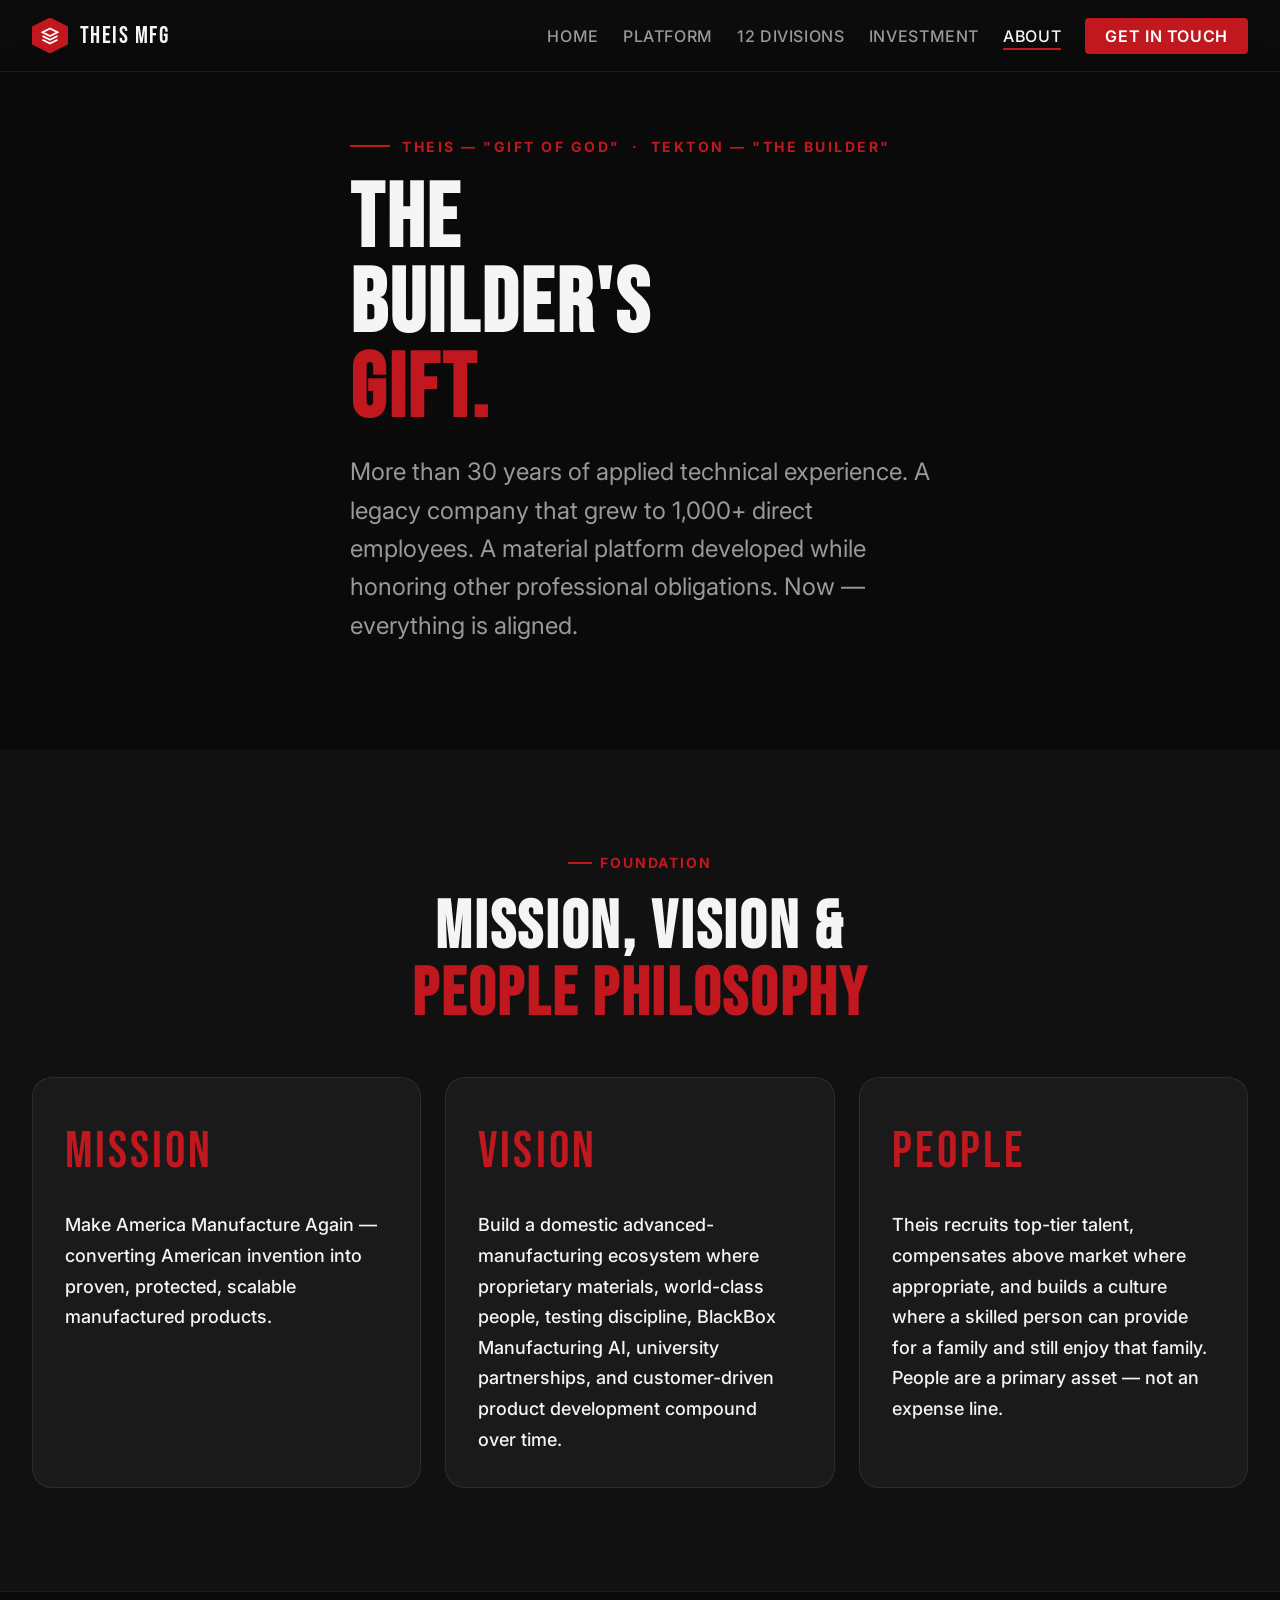
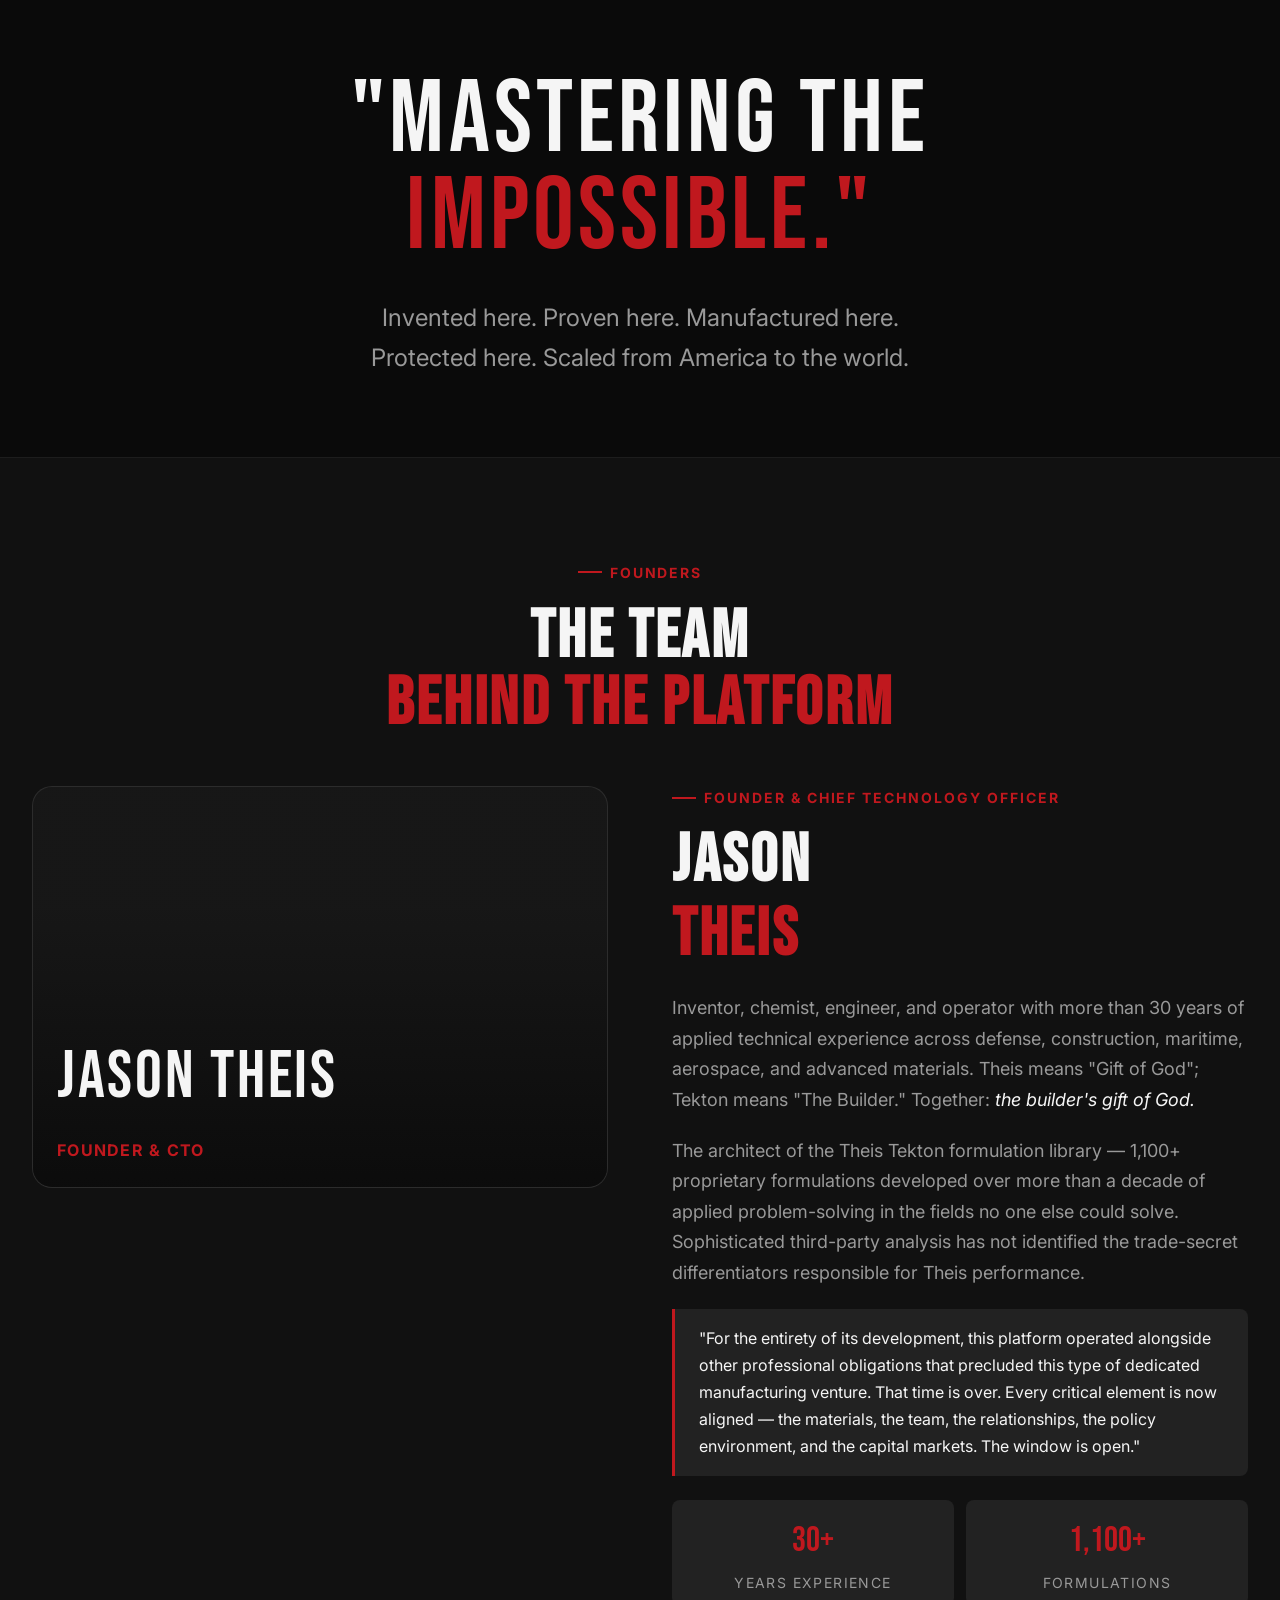
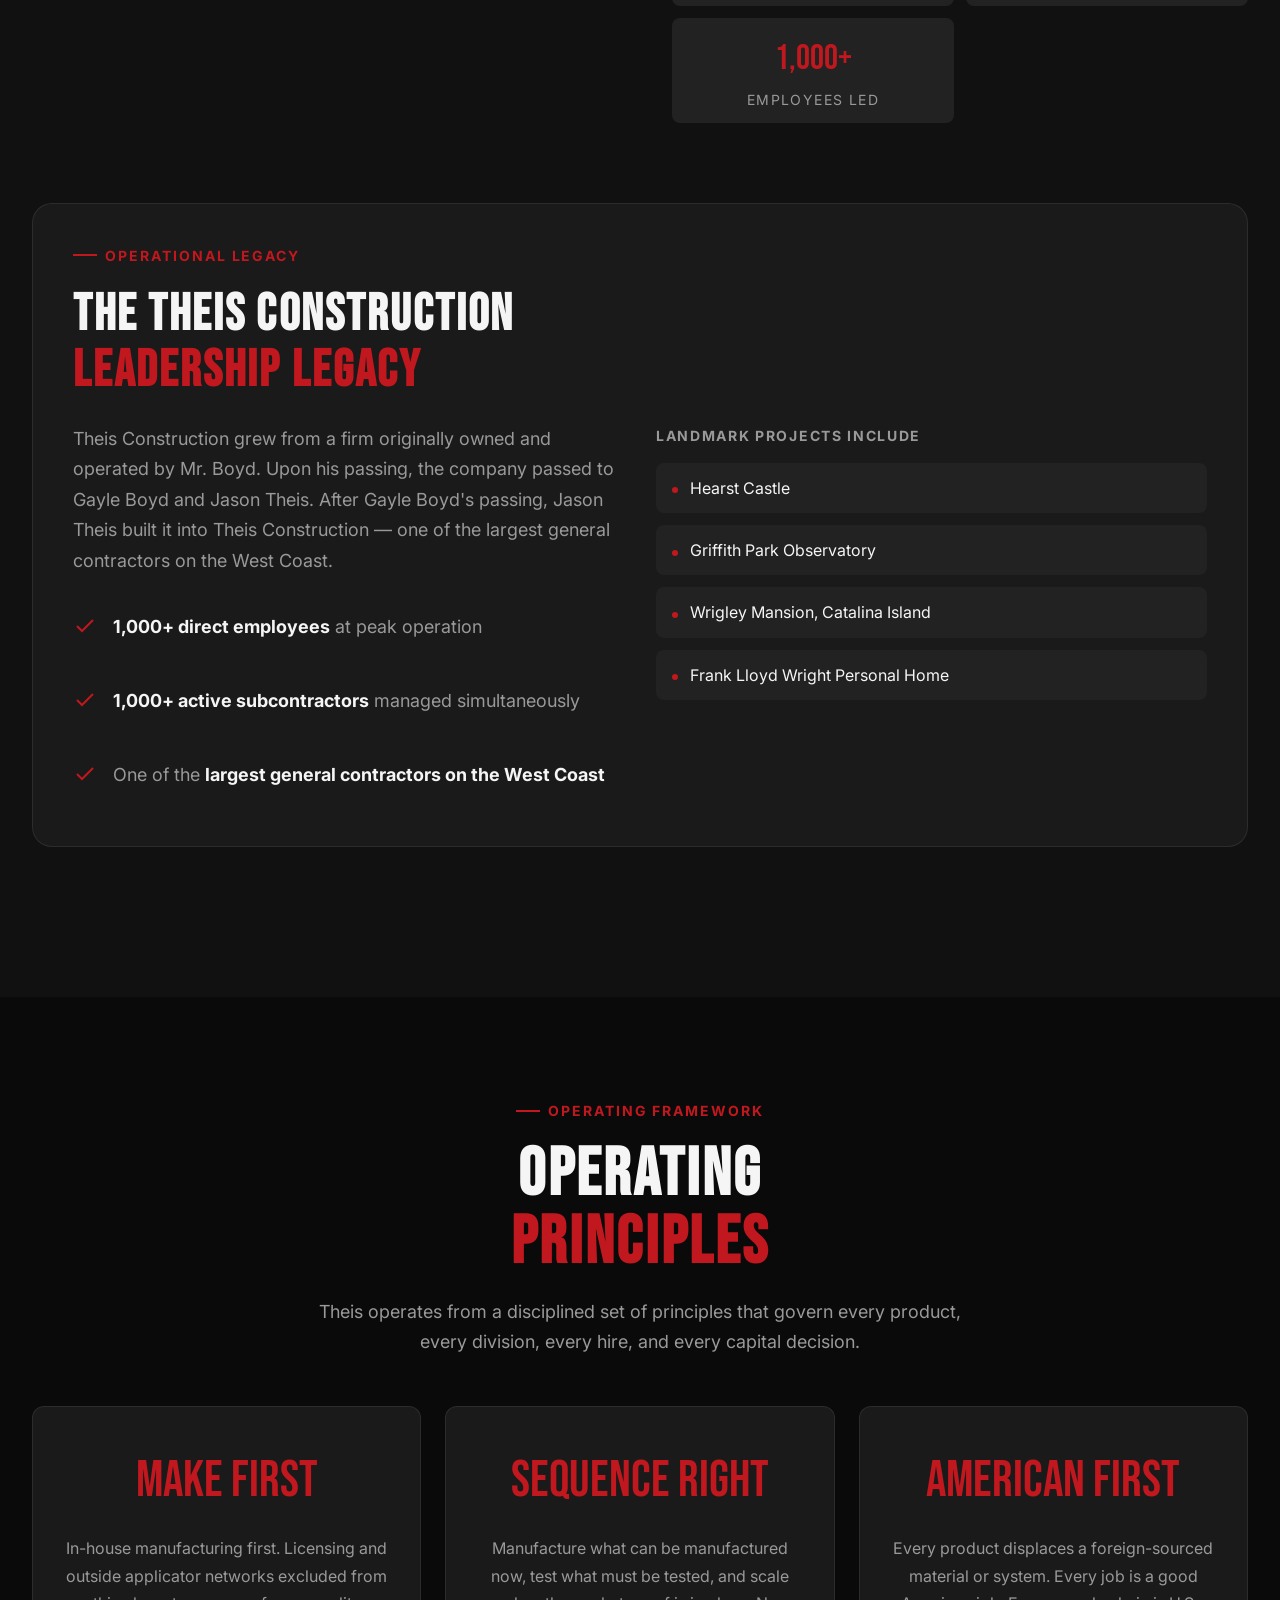
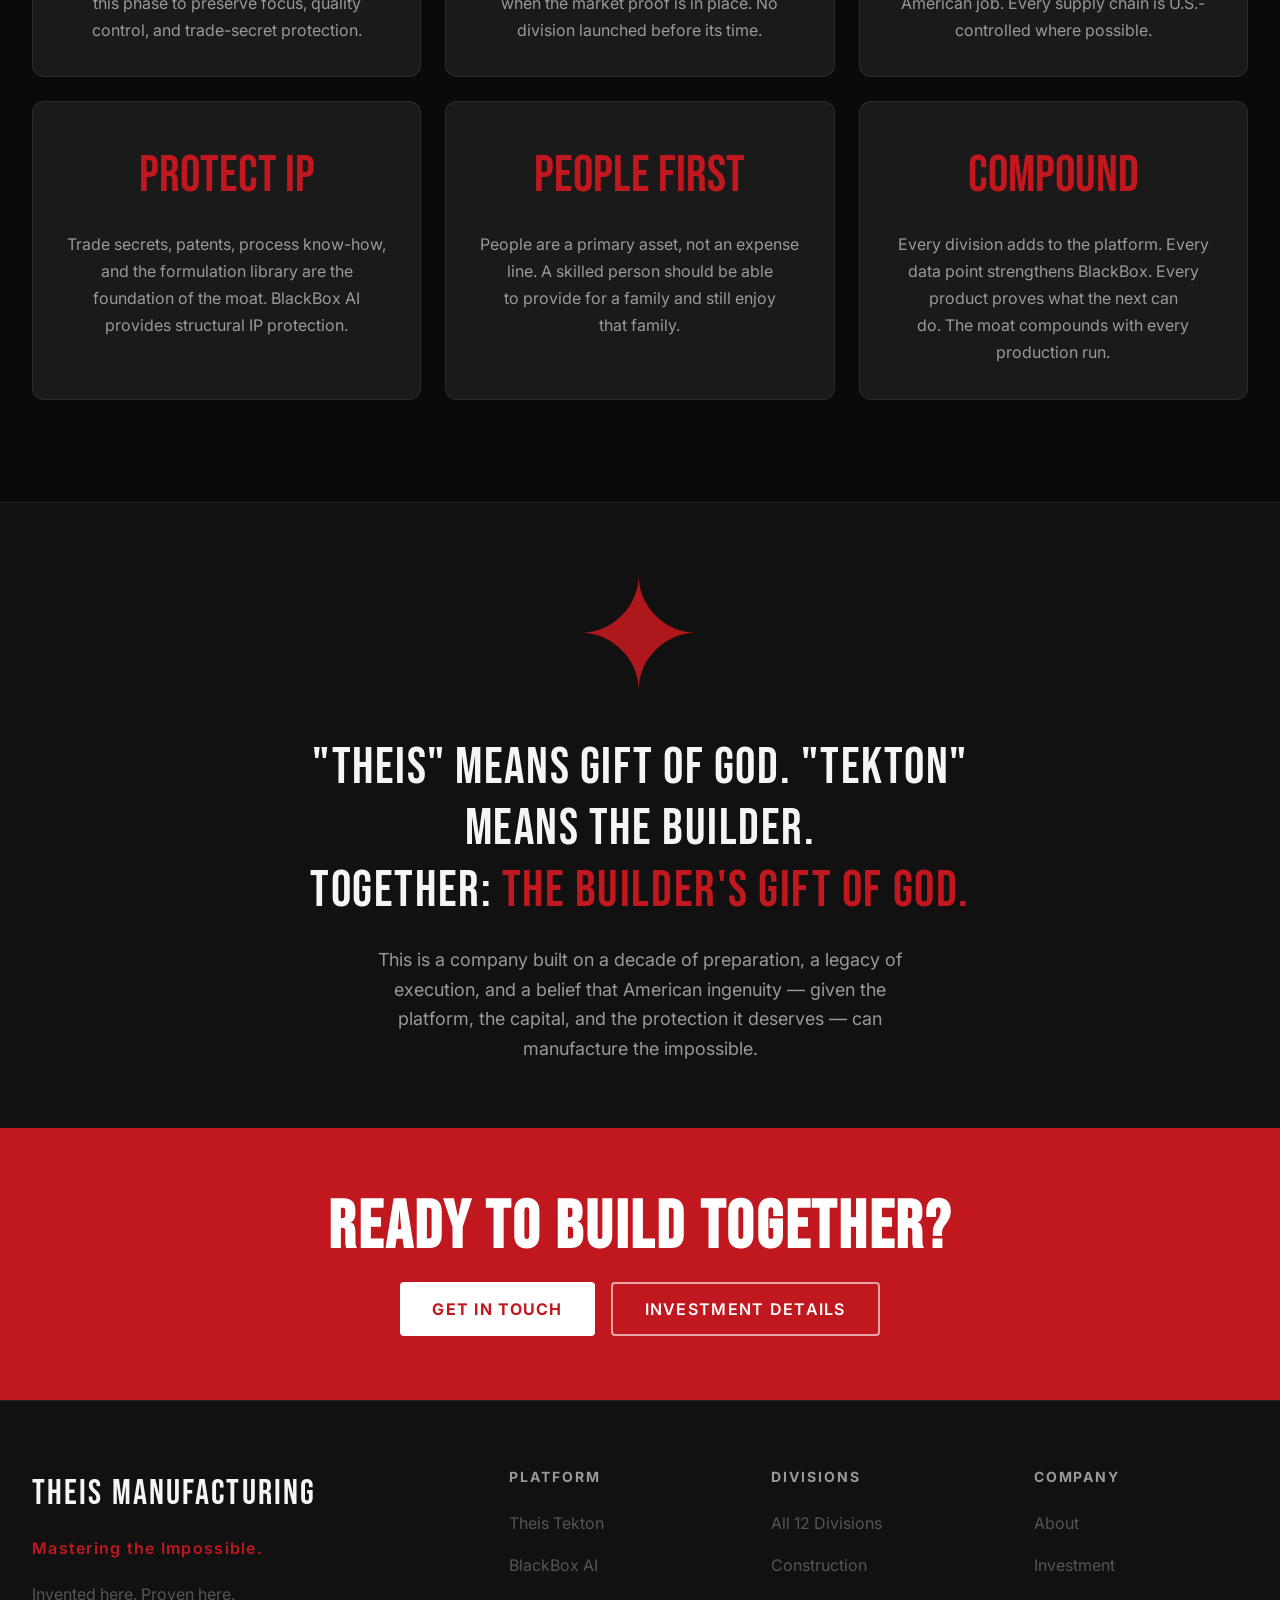
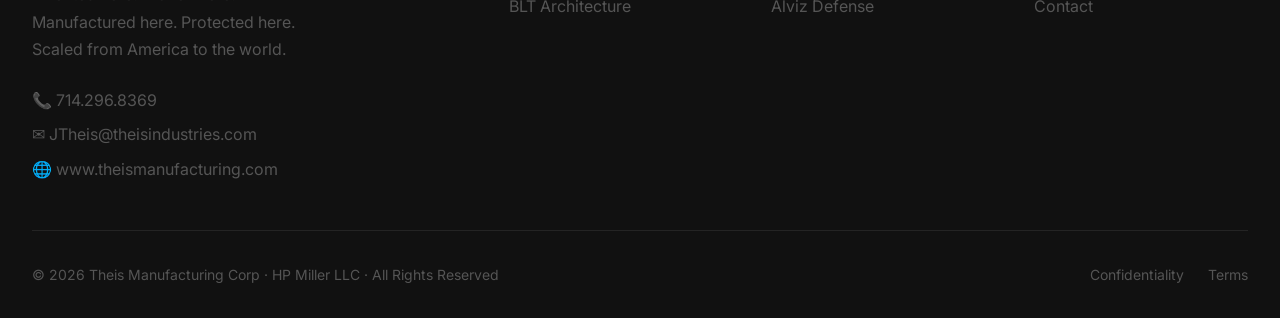
==== about.html @ 292884e1 "Initial commit: Theis Manufacturing full 6-page premium website" ====
<!DOCTYPE html>
<html lang="en" data-theme="dark">
<head>
<meta charset="UTF-8">
<meta name="viewport" content="width=device-width, initial-scale=1.0">
<title>About — Leadership & Legacy | Theis Manufacturing Corp</title>
<link rel="stylesheet" href="style.css">
<link rel="icon" type="image/svg+xml" href="data:image/svg+xml,<svg xmlns='http://www.w3.org/2000/svg' viewBox='0 0 32 32'><polygon points='16,2 30,9 30,23 16,30 2,23 2,9' fill='%23C0181E'/><text x='16' y='22' text-anchor='middle' fill='white' font-size='14' font-family='Arial Black'>T</text></svg>">
</head>
<body>
<div class="page-transition"><div style="text-align:center;"><div class="loader-logo">OUR STORY</div><div style="margin-top:8px;font-size:var(--text-xs);letter-spacing:0.18em;color:var(--red);text-transform:uppercase;font-weight:700;">The Builders</div></div><div class="loader-bar"></div></div>
<div class="confidential-bar"><span>Confidential &nbsp;|&nbsp; Investor Business Plan &nbsp;|&nbsp; June 2026 &nbsp;|&nbsp; Theis Manufacturing Corp</span></div>

<nav class="nav">
  <div class="nav-inner">
    <a href="index.html" class="nav-logo"><div class="logo-mark"><svg width="18" height="18" viewBox="0 0 24 24" fill="none" stroke="currentColor" stroke-width="2.5"><path d="M12 2L2 7l10 5 10-5-10-5z"/><path d="M2 17l10 5 10-5M2 12l10 5 10-5"/></svg></div><span>THEIS MFG</span></a>
    <ul class="nav-links" role="list">
      <li><a href="index.html">Home</a></li><li><a href="platform.html">Platform</a></li><li><a href="divisions.html">12 Divisions</a></li><li><a href="investment.html">Investment</a></li><li><a href="about.html">About</a></li>
      <li class="nav-cta-wrap"><a href="contact.html" class="nav-cta">Get in Touch</a></li>
    </ul>
    <button class="nav-hamburger" aria-label="Open menu"><span></span><span></span><span></span></button>
  </div>
</nav>
<div class="mobile-menu"><a href="index.html">Home</a><a href="platform.html">Platform</a><a href="divisions.html">12 Divisions</a><a href="investment.html">Investment</a><a href="about.html">About</a><a href="contact.html">Get in Touch</a></div>

<!-- HERO -->
<section style="min-height:65vh;display:flex;align-items:flex-end;position:relative;overflow:hidden;padding-top:88px;">
  <div style="position:absolute;inset:0;background:linear-gradient(to bottom,rgba(10,10,10,0.3) 0%,rgba(10,10,10,0.8) 60%,var(--black) 100%),url('https://images.unsplash.com/photo-1486312338219-ce68d2c6f44d?w=1800&q=80') center/cover no-repeat;"></div>
  <div class="hero-grid-overlay"></div>
  <div class="container" style="position:relative;z-index:2;padding-bottom:var(--sp-16);">
    <div class="hero-eyebrow" style="margin-bottom:var(--sp-5);"><div class="hero-eyebrow-line"></div><span class="hero-eyebrow-text">Theis — "Gift of God" &nbsp;·&nbsp; Tekton — "The Builder"</span></div>
    <h1 class="hero-title" style="font-size:clamp(3rem,7vw,7rem);">The<br>Builder's<br><span style="color:var(--red);">Gift.</span></h1>
    <p class="hero-subtitle" style="max-width:580px;margin-top:var(--sp-5);">
      More than 30 years of applied technical experience. A legacy company that grew to 1,000+ direct employees. A material platform developed while honoring other professional obligations. Now — everything is aligned.
    </p>
  </div>
</section>

<!-- MISSION, VISION, VALUES -->
<section class="section bg-black-2" id="mission">
  <div class="container">
    <div style="text-align:center;max-width:680px;margin:0 auto var(--sp-12);" class="reveal">
      <div class="section-eyebrow" style="justify-content:center;margin-bottom:var(--sp-5);">Foundation</div>
      <h2 class="section-title" style="margin-bottom:var(--sp-5);">Mission, Vision &amp;<br><span class="text-red">People Philosophy</span></h2>
    </div>
    <div class="grid-3 reveal reveal-delay-1">
      <div style="padding:var(--sp-8);background:var(--black-3);border:1px solid var(--border);border-radius:var(--r-xl);">
        <div style="font-family:var(--font-display);font-size:var(--text-2xl);color:var(--red);letter-spacing:0.06em;margin-bottom:var(--sp-4);">MISSION</div>
        <p style="font-size:var(--text-base);color:var(--white);line-height:1.7;font-weight:500;">Make America Manufacture Again — converting American invention into proven, protected, scalable manufactured products.</p>
      </div>
      <div style="padding:var(--sp-8);background:var(--black-3);border:1px solid var(--border);border-radius:var(--r-xl);">
        <div style="font-family:var(--font-display);font-size:var(--text-2xl);color:var(--red);letter-spacing:0.06em;margin-bottom:var(--sp-4);">VISION</div>
        <p style="font-size:var(--text-base);color:var(--white);line-height:1.7;font-weight:500;">Build a domestic advanced-manufacturing ecosystem where proprietary materials, world-class people, testing discipline, BlackBox Manufacturing AI, university partnerships, and customer-driven product development compound over time.</p>
      </div>
      <div style="padding:var(--sp-8);background:var(--black-3);border:1px solid var(--border);border-radius:var(--r-xl);">
        <div style="font-family:var(--font-display);font-size:var(--text-2xl);color:var(--red);letter-spacing:0.06em;margin-bottom:var(--sp-4);">PEOPLE</div>
        <p style="font-size:var(--text-base);color:var(--white);line-height:1.7;font-weight:500;">Theis recruits top-tier talent, compensates above market where appropriate, and builds a culture where a skilled person can provide for a family and still enjoy that family. People are a primary asset — not an expense line.</p>
      </div>
    </div>
  </div>
</section>

<!-- TAGLINE QUOTE -->
<section style="background:var(--black);padding:var(--sp-20) 0;border-top:1px solid var(--border);border-bottom:1px solid var(--border);">
  <div class="container">
    <div class="reveal" style="text-align:center;max-width:860px;margin:0 auto;">
      <div style="font-family:var(--font-display);font-size:clamp(3rem,8vw,7rem);letter-spacing:0.04em;line-height:0.95;text-transform:uppercase;color:var(--white);">
        "Mastering the<br><span style="color:var(--red);">Impossible."</span>
      </div>
      <p style="margin-top:var(--sp-8);font-size:var(--text-lg);color:var(--white-muted);max-width:600px;margin-left:auto;margin-right:auto;">Invented here. Proven here. Manufactured here. Protected here. Scaled from America to the world.</p>
    </div>
  </div>
</section>

<!-- LEADERSHIP -->
<section class="section bg-black-2" id="team">
  <div class="container">
    <div style="text-align:center;max-width:680px;margin:0 auto var(--sp-12);" class="reveal">
      <div class="section-eyebrow" style="justify-content:center;margin-bottom:var(--sp-5);">Founders</div>
      <h2 class="section-title" style="margin-bottom:var(--sp-5);">The Team<br><span class="text-red">Behind the Platform</span></h2>
    </div>

    <!-- Jason Theis -->
    <div class="split reveal" style="margin-bottom:var(--sp-20);align-items:start;">
      <div style="background:var(--black-3);border:1px solid var(--border);border-radius:var(--r-xl);overflow:hidden;">
        <div style="background:url('https://images.unsplash.com/photo-1573497019940-1c28c88b4f3e?w=800&q=80') center/cover;height:400px;position:relative;">
          <div style="position:absolute;inset:0;background:linear-gradient(to top,rgba(10,10,10,0.9) 0%,rgba(10,10,10,0.2) 70%);"></div>
          <div style="position:absolute;bottom:var(--sp-6);left:var(--sp-6);">
            <div style="font-family:var(--font-display);font-size:var(--text-3xl);letter-spacing:0.04em;">JASON THEIS</div>
            <div style="color:var(--red);font-weight:700;font-size:var(--text-sm);letter-spacing:0.08em;text-transform:uppercase;margin-top:var(--sp-1);">Founder & CTO</div>
          </div>
        </div>
      </div>
      <div class="reveal reveal-delay-2">
        <div class="section-eyebrow" style="margin-bottom:var(--sp-4);">Founder & Chief Technology Officer</div>
        <h2 style="font-family:var(--font-display);font-size:var(--text-3xl);letter-spacing:0.04em;margin-bottom:var(--sp-5);">Jason<br><span class="text-red">Theis</span></h2>
        <p style="color:var(--white-muted);line-height:1.7;margin-bottom:var(--sp-5);">Inventor, chemist, engineer, and operator with more than 30 years of applied technical experience across defense, construction, maritime, aerospace, and advanced materials. Theis means "Gift of God"; Tekton means "The Builder." Together: <em style="color:var(--white);">the builder's gift of God.</em></p>
        <p style="color:var(--white-muted);line-height:1.7;margin-bottom:var(--sp-5);">The architect of the Theis Tekton formulation library — 1,100+ proprietary formulations developed over more than a decade of applied problem-solving in the fields no one else could solve. Sophisticated third-party analysis has not identified the trade-secret differentiators responsible for Theis performance.</p>
        <div style="background:var(--black-4);border-left:3px solid var(--red);padding:var(--sp-4) var(--sp-6);border-radius:0 var(--r-md) var(--r-md) 0;margin-bottom:var(--sp-6);">
          <p style="font-size:var(--text-sm);color:var(--white);line-height:1.7;">"For the entirety of its development, this platform operated alongside other professional obligations that precluded this type of dedicated manufacturing venture. That time is over. Every critical element is now aligned — the materials, the team, the relationships, the policy environment, and the capital markets. The window is open."</p>
        </div>
        <div class="grid-auto-sm" style="gap:var(--sp-3);">
          <div style="padding:var(--sp-3);background:var(--black-4);border-radius:var(--r-md);text-align:center;"><div style="font-family:var(--font-display);font-size:var(--text-xl);color:var(--red);">30+</div><div style="font-size:var(--text-xs);color:var(--white-muted);text-transform:uppercase;letter-spacing:0.1em;">Years Experience</div></div>
          <div style="padding:var(--sp-3);background:var(--black-4);border-radius:var(--r-md);text-align:center;"><div style="font-family:var(--font-display);font-size:var(--text-xl);color:var(--red);">1,100+</div><div style="font-size:var(--text-xs);color:var(--white-muted);text-transform:uppercase;letter-spacing:0.1em;">Formulations</div></div>
          <div style="padding:var(--sp-3);background:var(--black-4);border-radius:var(--r-md);text-align:center;"><div style="font-family:var(--font-display);font-size:var(--text-xl);color:var(--red);">1,000+</div><div style="font-size:var(--text-xs);color:var(--white-muted);text-transform:uppercase;letter-spacing:0.1em;">Employees Led</div></div>
        </div>
      </div>
    </div>

    <!-- Leadership Legacy -->
    <div style="background:var(--black-3);border:1px solid var(--border);border-radius:var(--r-xl);padding:var(--sp-10);margin-bottom:var(--sp-12);" class="reveal">
      <div class="section-eyebrow" style="margin-bottom:var(--sp-5);">Operational Legacy</div>
      <h3 style="font-family:var(--font-display);font-size:var(--text-2xl);letter-spacing:0.04em;margin-bottom:var(--sp-6);">The Theis Construction<br><span class="text-red">Leadership Legacy</span></h3>
      <div class="grid-2" style="gap:var(--sp-8);">
        <div>
          <p style="color:var(--white-muted);line-height:1.7;margin-bottom:var(--sp-5);">Theis Construction grew from a firm originally owned and operated by Mr. Boyd. Upon his passing, the company passed to Gayle Boyd and Jason Theis. After Gayle Boyd's passing, Jason Theis built it into Theis Construction — one of the largest general contractors on the West Coast.</p>
          <div style="display:flex;flex-direction:column;gap:var(--sp-3);">
            <div class="icon-bullet">
              <svg class="icon-bullet-icon" viewBox="0 0 24 24" fill="none" stroke="currentColor" stroke-width="2"><polyline points="20 6 9 17 4 12"/></svg>
              <span class="icon-bullet-text"><strong>1,000+ direct employees</strong> at peak operation</span>
            </div>
            <div class="icon-bullet">
              <svg class="icon-bullet-icon" viewBox="0 0 24 24" fill="none" stroke="currentColor" stroke-width="2"><polyline points="20 6 9 17 4 12"/></svg>
              <span class="icon-bullet-text"><strong>1,000+ active subcontractors</strong> managed simultaneously</span>
            </div>
            <div class="icon-bullet">
              <svg class="icon-bullet-icon" viewBox="0 0 24 24" fill="none" stroke="currentColor" stroke-width="2"><polyline points="20 6 9 17 4 12"/></svg>
              <span class="icon-bullet-text">One of the <strong>largest general contractors on the West Coast</strong></span>
            </div>
          </div>
        </div>
        <div>
          <div style="font-size:var(--text-xs);font-weight:700;letter-spacing:0.12em;text-transform:uppercase;color:var(--white-muted);margin-bottom:var(--sp-4);">Landmark Projects Include</div>
          <div style="display:flex;flex-direction:column;gap:var(--sp-3);">
            <div style="padding:var(--sp-3) var(--sp-4);background:var(--black-4);border-radius:var(--r-md);display:flex;align-items:center;gap:var(--sp-3);">
              <div class="div-product-dot"></div>
              <span style="font-size:var(--text-sm);color:var(--white);">Hearst Castle</span>
            </div>
            <div style="padding:var(--sp-3) var(--sp-4);background:var(--black-4);border-radius:var(--r-md);display:flex;align-items:center;gap:var(--sp-3);">
              <div class="div-product-dot"></div>
              <span style="font-size:var(--text-sm);color:var(--white);">Griffith Park Observatory</span>
            </div>
            <div style="padding:var(--sp-3) var(--sp-4);background:var(--black-4);border-radius:var(--r-md);display:flex;align-items:center;gap:var(--sp-3);">
              <div class="div-product-dot"></div>
              <span style="font-size:var(--text-sm);color:var(--white);">Wrigley Mansion, Catalina Island</span>
            </div>
            <div style="padding:var(--sp-3) var(--sp-4);background:var(--black-4);border-radius:var(--r-md);display:flex;align-items:center;gap:var(--sp-3);">
              <div class="div-product-dot"></div>
              <span style="font-size:var(--text-sm);color:var(--white);">Frank Lloyd Wright Personal Home</span>
            </div>
          </div>
        </div>
      </div>
    </div>
  </div>
</section>

<!-- 18 STRATEGIC PRINCIPLES SUMMARY -->
<section class="section bg-black">
  <div class="container">
    <div style="text-align:center;max-width:680px;margin:0 auto var(--sp-12);" class="reveal">
      <div class="section-eyebrow" style="justify-content:center;margin-bottom:var(--sp-5);">Operating Framework</div>
      <h2 class="section-title" style="margin-bottom:var(--sp-5);">Operating<br><span class="text-red">Principles</span></h2>
      <p style="color:var(--white-muted);line-height:1.7;">Theis operates from a disciplined set of principles that govern every product, every division, every hire, and every capital decision.</p>
    </div>
    <div class="grid-3 reveal reveal-delay-1">
      <div class="card" style="text-align:center;">
        <div style="font-family:var(--font-display);font-size:var(--text-2xl);color:var(--red);margin-bottom:var(--sp-3);">Make First</div>
        <p style="font-size:var(--text-sm);color:var(--white-muted);line-height:1.7;">In-house manufacturing first. Licensing and outside applicator networks excluded from this phase to preserve focus, quality control, and trade-secret protection.</p>
      </div>
      <div class="card" style="text-align:center;">
        <div style="font-family:var(--font-display);font-size:var(--text-2xl);color:var(--red);margin-bottom:var(--sp-3);">Sequence Right</div>
        <p style="font-size:var(--text-sm);color:var(--white-muted);line-height:1.7;">Manufacture what can be manufactured now, test what must be tested, and scale when the market proof is in place. No division launched before its time.</p>
      </div>
      <div class="card" style="text-align:center;">
        <div style="font-family:var(--font-display);font-size:var(--text-2xl);color:var(--red);margin-bottom:var(--sp-3);">American First</div>
        <p style="font-size:var(--text-sm);color:var(--white-muted);line-height:1.7;">Every product displaces a foreign-sourced material or system. Every job is a good American job. Every supply chain is U.S.-controlled where possible.</p>
      </div>
      <div class="card" style="text-align:center;">
        <div style="font-family:var(--font-display);font-size:var(--text-2xl);color:var(--red);margin-bottom:var(--sp-3);">Protect IP</div>
        <p style="font-size:var(--text-sm);color:var(--white-muted);line-height:1.7;">Trade secrets, patents, process know-how, and the formulation library are the foundation of the moat. BlackBox AI provides structural IP protection.</p>
      </div>
      <div class="card" style="text-align:center;">
        <div style="font-family:var(--font-display);font-size:var(--text-2xl);color:var(--red);margin-bottom:var(--sp-3);">People First</div>
        <p style="font-size:var(--text-sm);color:var(--white-muted);line-height:1.7;">People are a primary asset, not an expense line. A skilled person should be able to provide for a family and still enjoy that family.</p>
      </div>
      <div class="card" style="text-align:center;">
        <div style="font-family:var(--font-display);font-size:var(--text-2xl);color:var(--red);margin-bottom:var(--sp-3);">Compound</div>
        <p style="font-size:var(--text-sm);color:var(--white-muted);line-height:1.7;">Every division adds to the platform. Every data point strengthens BlackBox. Every product proves what the next can do. The moat compounds with every production run.</p>
      </div>
    </div>
  </div>
</section>

<!-- FAMILY & FAITH NOTE -->
<section style="background:var(--black-2);border-top:1px solid var(--border);padding:var(--sp-16) 0;">
  <div class="container">
    <div class="reveal" style="max-width:760px;margin:0 auto;text-align:center;">
      <div class="big-number" style="text-align:center;margin-bottom:var(--sp-4);">✦</div>
      <p style="font-family:var(--font-display);font-size:var(--text-2xl);letter-spacing:0.03em;color:var(--white);line-height:1.2;max-width:none;">"Theis" means Gift of God. "Tekton" means The Builder.<br>Together: <span style="color:var(--red);">The Builder's Gift of God.</span></p>
      <p style="margin-top:var(--sp-6);font-size:var(--text-base);color:var(--white-muted);max-width:560px;margin-left:auto;margin-right:auto;">This is a company built on a decade of preparation, a legacy of execution, and a belief that American ingenuity — given the platform, the capital, and the protection it deserves — can manufacture the impossible.</p>
    </div>
  </div>
</section>

<section style="background:var(--red);padding:var(--sp-16) 0;">
  <div class="container" style="text-align:center;">
    <div class="reveal">
      <h2 style="font-family:var(--font-display);font-size:var(--text-3xl);letter-spacing:0.04em;color:white;margin-bottom:var(--sp-4);">READY TO BUILD TOGETHER?</h2>
      <div style="display:flex;gap:var(--sp-4);justify-content:center;flex-wrap:wrap;">
        <a href="contact.html" class="btn" style="background:white;color:var(--red);font-weight:700;">Get in Touch</a>
        <a href="investment.html" class="btn" style="background:transparent;color:white;border:2px solid rgba(255,255,255,0.6);">Investment Details</a>
      </div>
    </div>
  </div>
</section>

<footer class="footer">
  <div class="container">
    <div class="footer-grid">
      <div><div class="footer-brand-name">THEIS MANUFACTURING</div><div class="footer-brand-tagline">Mastering the Impossible.</div><p class="footer-brand-desc">Invented here. Proven here. Manufactured here. Protected here. Scaled from America to the world.</p><div style="margin-top:var(--sp-6);display:flex;flex-direction:column;gap:var(--sp-2);"><span style="font-size:var(--text-sm);color:var(--white-faint);">📞 714.296.8369</span><span style="font-size:var(--text-sm);color:var(--white-faint);">✉ JTheis@theisindustries.com</span><span style="font-size:var(--text-sm);color:var(--white-faint);">🌐 www.theismanufacturing.com</span></div></div>
      <div><div class="footer-heading">Platform</div><ul class="footer-links" role="list"><li><a href="platform.html">Theis Tekton</a></li><li><a href="platform.html#blackbox">BlackBox AI</a></li><li><a href="platform.html#blt">BLT Architecture</a></li></ul></div>
      <div><div class="footer-heading">Divisions</div><ul class="footer-links" role="list"><li><a href="divisions.html">All 12 Divisions</a></li><li><a href="divisions.html#construction">Construction</a></li><li><a href="divisions.html#alviz">Alviz Defense</a></li></ul></div>
      <div><div class="footer-heading">Company</div><ul class="footer-links" role="list"><li><a href="about.html">About</a></li><li><a href="investment.html">Investment</a></li><li><a href="contact.html">Contact</a></li></ul></div>
    </div>
    <div class="footer-bottom"><p class="footer-copy">© 2026 Theis Manufacturing Corp · HP Miller LLC · All Rights Reserved</p><div class="footer-legal"><a href="#">Confidentiality</a><a href="#">Terms</a></div></div>
  </div>
</footer>
<script src="nav.js"></script>
</body>
</html>
---- style.css ----
/* ============================================================
   THEIS MANUFACTURING — Global Stylesheet
   Brand: Black dominant · White text · True Red accent #C0181E
   Display: Bebas Neue · Body: Inter
   ============================================================ */

@import url('https://fonts.googleapis.com/css2?family=Bebas+Neue&family=Inter:wght@300;400;500;600;700;900&display=swap');

/* ---- DESIGN TOKENS ---- */
:root {
  /* Brand Colors */
  --red:       #C0181E;
  --red-hover: #9c1318;
  --red-dim:   rgba(192,24,30,0.15);
  --black:     #0a0a0a;
  --black-2:   #111111;
  --black-3:   #1a1a1a;
  --black-4:   #222222;
  --black-5:   #2e2e2e;
  --white:     #f5f5f5;
  --white-2:   #e8e8e8;
  --white-muted: #999999;
  --white-faint: #555555;
  --border:    rgba(255,255,255,0.08);
  --border-bright: rgba(255,255,255,0.16);

  /* Type */
  --font-display: 'Bebas Neue', Impact, sans-serif;
  --font-body:    'Inter', 'Helvetica Neue', sans-serif;

  /* Scale */
  --text-xs:   clamp(0.75rem, 0.7rem + 0.25vw, 0.875rem);
  --text-sm:   clamp(0.875rem, 0.8rem + 0.35vw, 1rem);
  --text-base: clamp(1rem, 0.95rem + 0.25vw, 1.125rem);
  --text-lg:   clamp(1.125rem, 1rem + 0.75vw, 1.5rem);
  --text-xl:   clamp(1.5rem, 1.2rem + 1.25vw, 2.25rem);
  --text-2xl:  clamp(2rem, 1.2rem + 2.5vw, 3.5rem);
  --text-3xl:  clamp(2.5rem, 1rem + 4vw, 5rem);
  --text-hero: clamp(3.5rem, 0.5rem + 8vw, 9rem);

  /* Spacing */
  --sp-1: 0.25rem;  --sp-2: 0.5rem;   --sp-3: 0.75rem;
  --sp-4: 1rem;     --sp-5: 1.25rem;  --sp-6: 1.5rem;
  --sp-8: 2rem;     --sp-10: 2.5rem;  --sp-12: 3rem;
  --sp-16: 4rem;    --sp-20: 5rem;    --sp-24: 6rem;
  --sp-32: 8rem;

  /* Radii */
  --r-sm: 4px; --r-md: 8px; --r-lg: 12px; --r-xl: 20px;

  /* Layout */
  --max-w: 1280px;
  --max-w-text: 780px;

  /* Transitions */
  --ease: cubic-bezier(0.16,1,0.3,1);
  --t-fast: 160ms;
  --t-mid: 280ms;
  --t-slow: 480ms;
}

/* ---- RESET ---- */
*, *::before, *::after { box-sizing: border-box; margin: 0; padding: 0; }
html {
  scroll-behavior: smooth;
  scroll-padding-top: 80px;
  -webkit-font-smoothing: antialiased;
  -moz-osx-font-smoothing: grayscale;
}
body {
  background: var(--black);
  color: var(--white);
  font-family: var(--font-body);
  font-size: var(--text-base);
  line-height: 1.65;
  overflow-x: hidden;
}
img, svg { display: block; max-width: 100%; height: auto; }
a { color: inherit; text-decoration: none; }
button { cursor: pointer; background: none; border: none; font: inherit; color: inherit; }
ul[role='list'], ol[role='list'] { list-style: none; }
h1,h2,h3,h4,h5,h6 { text-wrap: balance; line-height: 1.1; }
p, li { text-wrap: pretty; max-width: 72ch; }
table { border-collapse: collapse; width: 100%; }

/* ---- NAV ---- */
.nav {
  position: fixed; top: 0; left: 0; right: 0; z-index: 999;
  background: rgba(10,10,10,0.92);
  backdrop-filter: blur(12px);
  -webkit-backdrop-filter: blur(12px);
  border-bottom: 1px solid var(--border);
  height: 72px;
  display: flex; align-items: center;
  transition: background var(--t-mid) var(--ease);
}
.nav-inner {
  max-width: var(--max-w);
  margin: 0 auto;
  padding: 0 var(--sp-8);
  width: 100%;
  display: flex; align-items: center; justify-content: space-between;
}
.nav-logo {
  display: flex; align-items: center; gap: var(--sp-3);
  font-family: var(--font-display);
  font-size: 1.5rem;
  letter-spacing: 0.06em;
  color: var(--white);
}
.nav-logo .logo-mark {
  width: 36px; height: 36px;
  background: var(--red);
  display: flex; align-items: center; justify-content: center;
  clip-path: polygon(50% 0%, 100% 25%, 100% 75%, 50% 100%, 0% 75%, 0% 25%);
}
.nav-logo .logo-mark svg { color: white; }
.nav-links {
  display: flex; align-items: center; gap: var(--sp-6);
  list-style: none;
}
.nav-links a {
  font-size: var(--text-sm);
  font-weight: 500;
  color: var(--white-muted);
  letter-spacing: 0.04em;
  text-transform: uppercase;
  transition: color var(--t-fast) var(--ease);
  position: relative;
}
.nav-links a::after {
  content: '';
  position: absolute; bottom: -4px; left: 0; right: 0; height: 2px;
  background: var(--red);
  transform: scaleX(0);
  transform-origin: left;
  transition: transform var(--t-fast) var(--ease);
}
.nav-links a:hover { color: var(--white); }
.nav-links a:hover::after, .nav-links a.active::after { transform: scaleX(1); }
.nav-links a.active { color: var(--white); }
.nav-cta {
  background: var(--red);
  color: white !important;
  padding: var(--sp-2) var(--sp-5);
  border-radius: var(--r-sm);
  font-size: var(--text-sm) !important;
  font-weight: 600 !important;
  letter-spacing: 0.06em;
  text-transform: uppercase;
  transition: background var(--t-fast) var(--ease) !important;
}
.nav-cta:hover { background: var(--red-hover) !important; }
.nav-cta::after { display: none !important; }

.nav-hamburger {
  display: none;
  flex-direction: column; gap: 5px;
  width: 28px;
}
.nav-hamburger span {
  display: block; height: 2px;
  background: var(--white);
  transition: all var(--t-fast) var(--ease);
}

/* Mobile nav */
.mobile-menu {
  display: none;
  position: fixed; top: 72px; left: 0; right: 0;
  background: var(--black-2);
  border-bottom: 1px solid var(--border);
  padding: var(--sp-6) var(--sp-8);
  z-index: 998;
  flex-direction: column; gap: var(--sp-4);
}
.mobile-menu.open { display: flex; }
.mobile-menu a {
  font-size: var(--text-base);
  font-weight: 500;
  color: var(--white-muted);
  padding: var(--sp-2) 0;
  border-bottom: 1px solid var(--border);
}
.mobile-menu a:last-child { border-bottom: none; }

/* ---- LAYOUT UTILITIES ---- */
.container {
  max-width: var(--max-w);
  margin: 0 auto;
  padding: 0 var(--sp-8);
}
.section {
  padding-block: clamp(var(--sp-16), 8vw, var(--sp-32));
}
.section-sm {
  padding-block: clamp(var(--sp-12), 5vw, var(--sp-20));
}

/* ---- TYPOGRAPHY ---- */
.display { font-family: var(--font-display); letter-spacing: 0.04em; }
.hero-title {
  font-family: var(--font-display);
  font-size: var(--text-hero);
  letter-spacing: 0.03em;
  line-height: 0.95;
  text-transform: uppercase;
}
.section-title {
  font-family: var(--font-display);
  font-size: var(--text-3xl);
  letter-spacing: 0.04em;
  text-transform: uppercase;
  line-height: 1.0;
}
.section-eyebrow {
  font-size: var(--text-xs);
  font-weight: 700;
  letter-spacing: 0.14em;
  text-transform: uppercase;
  color: var(--red);
  display: flex; align-items: center; gap: var(--sp-2);
}
.section-eyebrow::before {
  content: '';
  display: block; width: 24px; height: 2px;
  background: var(--red);
}
.lead {
  font-size: var(--text-lg);
  color: var(--white-muted);
  line-height: 1.6;
  max-width: 640px;
}

/* ---- BUTTONS ---- */
.btn {
  display: inline-flex; align-items: center; gap: var(--sp-2);
  padding: var(--sp-3) var(--sp-8);
  font-size: var(--text-sm);
  font-weight: 600;
  letter-spacing: 0.08em;
  text-transform: uppercase;
  border-radius: var(--r-sm);
  transition: all var(--t-fast) var(--ease);
  cursor: pointer; border: none;
}
.btn-primary {
  background: var(--red);
  color: white;
}
.btn-primary:hover { background: var(--red-hover); transform: translateY(-1px); }
.btn-outline {
  background: transparent;
  color: var(--white);
  border: 1px solid var(--border-bright);
}
.btn-outline:hover {
  background: rgba(255,255,255,0.05);
  border-color: var(--white-muted);
}

/* ---- CARDS ---- */
.card {
  background: var(--black-3);
  border: 1px solid var(--border);
  border-radius: var(--r-lg);
  padding: var(--sp-8);
  transition: border-color var(--t-fast) var(--ease), transform var(--t-fast) var(--ease);
}
.card:hover {
  border-color: rgba(192,24,30,0.4);
  transform: translateY(-2px);
}
.card-accent {
  border-top: 3px solid var(--red);
}

/* ---- RED LINE DIVIDER ---- */
.red-line {
  display: block; width: 48px; height: 3px;
  background: var(--red);
  margin-bottom: var(--sp-6);
}

/* ---- STAT BLOCKS ---- */
.stat-block {
  display: flex; flex-direction: column; gap: var(--sp-1);
}
.stat-number {
  font-family: var(--font-display);
  font-size: var(--text-3xl);
  color: var(--red);
  letter-spacing: 0.02em;
  line-height: 1;
}
.stat-label {
  font-size: var(--text-sm);
  color: var(--white-muted);
  font-weight: 500;
  letter-spacing: 0.06em;
  text-transform: uppercase;
}

/* ---- TAG / BADGE ---- */
.tag {
  display: inline-block;
  padding: var(--sp-1) var(--sp-3);
  background: var(--red-dim);
  color: var(--red);
  border: 1px solid rgba(192,24,30,0.3);
  border-radius: var(--r-sm);
  font-size: var(--text-xs);
  font-weight: 700;
  letter-spacing: 0.08em;
  text-transform: uppercase;
}
.tag-dark {
  background: var(--black-4);
  color: var(--white-muted);
  border-color: var(--border);
}

/* ---- GRID LAYOUTS ---- */
.grid-2 { display: grid; grid-template-columns: repeat(2, 1fr); gap: var(--sp-8); }
.grid-3 { display: grid; grid-template-columns: repeat(3, 1fr); gap: var(--sp-6); }
.grid-4 { display: grid; grid-template-columns: repeat(4, 1fr); gap: var(--sp-6); }
.grid-auto { display: grid; grid-template-columns: repeat(auto-fit, minmax(300px, 1fr)); gap: var(--sp-6); }
.grid-auto-sm { display: grid; grid-template-columns: repeat(auto-fit, minmax(240px, 1fr)); gap: var(--sp-4); }

/* ---- HERO ---- */
.hero {
  min-height: 100vh;
  display: flex; flex-direction: column; justify-content: flex-end;
  position: relative;
  overflow: hidden;
  padding-top: 72px;
}
.hero-bg {
  position: absolute; inset: 0;
  background:
    linear-gradient(to bottom, rgba(10,10,10,0.3) 0%, rgba(10,10,10,0.7) 60%, var(--black) 100%),
    url('https://images.unsplash.com/photo-1581091226033-d5c48150dbaa?w=1800&q=80') center/cover no-repeat;
}
.hero-grid-overlay {
  position: absolute; inset: 0;
  background-image:
    linear-gradient(rgba(192,24,30,0.04) 1px, transparent 1px),
    linear-gradient(90deg, rgba(192,24,30,0.04) 1px, transparent 1px);
  background-size: 60px 60px;
  mask-image: linear-gradient(to bottom, transparent 0%, rgba(0,0,0,0.5) 30%, rgba(0,0,0,0.5) 70%, transparent 100%);
}
.hero-content {
  position: relative; z-index: 2;
  padding: var(--sp-24) 0;
}
.hero-eyebrow {
  display: flex; align-items: center; gap: var(--sp-3);
  margin-bottom: var(--sp-6);
}
.hero-eyebrow-line { width: 40px; height: 2px; background: var(--red); }
.hero-eyebrow-text {
  font-size: var(--text-xs);
  font-weight: 700;
  letter-spacing: 0.18em;
  text-transform: uppercase;
  color: var(--red);
}
.hero-title-line { display: block; }
.hero-title-line.accent { color: var(--red); }
.hero-subtitle {
  max-width: 600px;
  font-size: var(--text-lg);
  color: var(--white-muted);
  margin: var(--sp-6) 0 var(--sp-10);
  line-height: 1.6;
}
.hero-actions { display: flex; gap: var(--sp-4); flex-wrap: wrap; }
.hero-stats {
  display: flex; gap: var(--sp-12);
  margin-top: var(--sp-16);
  padding-top: var(--sp-8);
  border-top: 1px solid var(--border);
}

/* ---- RED TICKER ---- */
.ticker-strip {
  background: var(--red);
  padding: var(--sp-3) 0;
  overflow: hidden;
  white-space: nowrap;
}
.ticker-inner {
  display: inline-flex; gap: var(--sp-12);
  animation: ticker 30s linear infinite;
}
.ticker-inner:hover { animation-play-state: paused; }
.ticker-item {
  font-size: var(--text-xs);
  font-weight: 700;
  letter-spacing: 0.14em;
  text-transform: uppercase;
  color: white;
  display: flex; align-items: center; gap: var(--sp-3);
}
.ticker-item::before {
  content: '★';
  color: rgba(255,255,255,0.6);
}
@keyframes ticker {
  from { transform: translateX(0); }
  to   { transform: translateX(-50%); }
}

/* ---- PULL QUOTE ---- */
.pull-quote {
  border-left: 4px solid var(--red);
  padding-left: var(--sp-6);
  margin: var(--sp-8) 0;
}
.pull-quote p {
  font-size: var(--text-xl);
  font-family: var(--font-display);
  letter-spacing: 0.03em;
  color: var(--white);
  line-height: 1.2;
  max-width: none;
}
.pull-quote cite {
  display: block;
  margin-top: var(--sp-3);
  font-size: var(--text-sm);
  color: var(--white-muted);
  font-style: normal;
  letter-spacing: 0.06em;
}

/* ---- DARK SECTION ALTERNATION ---- */
.bg-black   { background: var(--black); }
.bg-black-2 { background: var(--black-2); }
.bg-black-3 { background: var(--black-3); }
.bg-red     { background: var(--red); color: white; }

/* ---- BIG NUMBER FEATURE ---- */
.big-number {
  font-family: var(--font-display);
  font-size: clamp(5rem, 12vw, 11rem);
  color: var(--red);
  letter-spacing: 0.02em;
  line-height: 1;
  opacity: 0.9;
}

/* ---- PROCESS / STEP ---- */
.step-num {
  font-family: var(--font-display);
  font-size: var(--text-3xl);
  color: var(--red);
  line-height: 1;
  opacity: 0.5;
  margin-bottom: var(--sp-3);
}

/* ---- TABLE ---- */
.data-table {
  width: 100%;
  border-radius: var(--r-lg);
  overflow: hidden;
  border: 1px solid var(--border);
}
.data-table th {
  background: var(--black-4);
  padding: var(--sp-4) var(--sp-6);
  font-size: var(--text-sm);
  font-weight: 700;
  letter-spacing: 0.08em;
  text-transform: uppercase;
  color: var(--white-muted);
  text-align: left;
  border-bottom: 1px solid var(--border);
}
.data-table td {
  padding: var(--sp-4) var(--sp-6);
  border-bottom: 1px solid var(--border);
  font-size: var(--text-sm);
  color: var(--white-muted);
}
.data-table tr:last-child td { border-bottom: none; }
.data-table tr:hover td { background: rgba(255,255,255,0.02); }
.data-table td.highlight { color: var(--white); font-weight: 600; }
.data-table td.red { color: var(--red); font-weight: 700; }
.data-table th:first-child { border-radius: var(--r-lg) 0 0 0; }
.data-table th:last-child  { border-radius: 0 var(--r-lg) 0 0; }

/* ---- ICON BULLET ---- */
.icon-bullet {
  display: flex; align-items: flex-start; gap: var(--sp-4);
  padding: var(--sp-4) 0;
}
.icon-bullet-icon {
  width: 24px; height: 24px; flex-shrink: 0;
  color: var(--red);
  margin-top: 2px;
}
.icon-bullet-text { font-size: var(--text-base); color: var(--white-muted); }
.icon-bullet-text strong { color: var(--white); }

/* ---- DIVISION CARD ---- */
.div-card {
  background: var(--black-3);
  border: 1px solid var(--border);
  border-radius: var(--r-lg);
  overflow: hidden;
  transition: border-color var(--t-mid) var(--ease), transform var(--t-fast) var(--ease);
}
.div-card:hover {
  border-color: rgba(192,24,30,0.5);
  transform: translateY(-3px);
}
.div-card-header {
  background: var(--black-4);
  padding: var(--sp-5) var(--sp-6);
  border-bottom: 1px solid var(--border);
  display: flex; align-items: center; justify-content: space-between;
}
.div-card-num {
  font-family: var(--font-display);
  font-size: var(--text-xl);
  color: var(--red);
  letter-spacing: 0.04em;
}
.div-card-body { padding: var(--sp-6); }
.div-card-title {
  font-family: var(--font-display);
  font-size: var(--text-xl);
  letter-spacing: 0.04em;
  margin-bottom: var(--sp-3);
}
.div-card-desc {
  font-size: var(--text-sm);
  color: var(--white-muted);
  line-height: 1.6;
  margin-bottom: var(--sp-5);
}
.div-products {
  display: flex; flex-direction: column; gap: var(--sp-2);
}
.div-product-item {
  display: flex; align-items: flex-start; gap: var(--sp-2);
  font-size: var(--text-xs);
  color: var(--white-muted);
  padding: var(--sp-2) 0;
  border-bottom: 1px solid rgba(255,255,255,0.04);
}
.div-product-item:last-child { border-bottom: none; }
.div-product-dot {
  width: 6px; height: 6px;
  border-radius: 50%;
  background: var(--red);
  flex-shrink: 0;
  margin-top: 5px;
}
.div-market {
  margin-top: var(--sp-5);
  padding-top: var(--sp-4);
  border-top: 1px solid var(--border);
  display: flex; align-items: center; justify-content: space-between;
}
.div-market-label {
  font-size: var(--text-xs);
  color: var(--white-faint);
  text-transform: uppercase;
  letter-spacing: 0.1em;
}
.div-market-value {
  font-family: var(--font-display);
  font-size: var(--text-lg);
  color: var(--red);
}

/* ---- SCROLL ANIMATIONS ---- */
.reveal {
  opacity: 0;
  transform: translateY(30px);
  transition: opacity var(--t-slow) var(--ease), transform var(--t-slow) var(--ease);
}
.reveal.visible {
  opacity: 1;
  transform: translateY(0);
}
.reveal-delay-1 { transition-delay: 100ms; }
.reveal-delay-2 { transition-delay: 200ms; }
.reveal-delay-3 { transition-delay: 300ms; }
.reveal-delay-4 { transition-delay: 400ms; }

/* ---- FOOTER ---- */
.footer {
  background: var(--black-2);
  border-top: 1px solid var(--border);
  padding: var(--sp-16) 0 var(--sp-8);
}
.footer-grid {
  display: grid;
  grid-template-columns: 2fr 1fr 1fr 1fr;
  gap: var(--sp-12);
  margin-bottom: var(--sp-12);
}
.footer-brand-name {
  font-family: var(--font-display);
  font-size: var(--text-xl);
  letter-spacing: 0.06em;
  margin-bottom: var(--sp-3);
}
.footer-brand-tagline {
  font-size: var(--text-sm);
  color: var(--red);
  font-weight: 600;
  letter-spacing: 0.08em;
  margin-bottom: var(--sp-5);
}
.footer-brand-desc {
  font-size: var(--text-sm);
  color: var(--white-faint);
  line-height: 1.7;
  max-width: 300px;
}
.footer-heading {
  font-size: var(--text-xs);
  font-weight: 700;
  letter-spacing: 0.14em;
  text-transform: uppercase;
  color: var(--white-muted);
  margin-bottom: var(--sp-5);
}
.footer-links {
  display: flex; flex-direction: column; gap: var(--sp-3);
  list-style: none;
}
.footer-links a {
  font-size: var(--text-sm);
  color: var(--white-faint);
  transition: color var(--t-fast) var(--ease);
}
.footer-links a:hover { color: var(--white); }
.footer-bottom {
  padding-top: var(--sp-8);
  border-top: 1px solid var(--border);
  display: flex; align-items: center; justify-content: space-between;
}
.footer-copy {
  font-size: var(--text-xs);
  color: var(--white-faint);
}
.footer-legal {
  display: flex; gap: var(--sp-6);
}
.footer-legal a {
  font-size: var(--text-xs);
  color: var(--white-faint);
  transition: color var(--t-fast) var(--ease);
}
.footer-legal a:hover { color: var(--white); }

/* ---- SPLIT LAYOUT ---- */
.split {
  display: grid;
  grid-template-columns: 1fr 1fr;
  gap: var(--sp-16);
  align-items: center;
}
.split.reverse { direction: rtl; }
.split.reverse > * { direction: ltr; }

/* ---- FORM ---- */
.form-group {
  display: flex; flex-direction: column; gap: var(--sp-2);
  margin-bottom: var(--sp-5);
}
.form-label {
  font-size: var(--text-sm);
  font-weight: 600;
  color: var(--white-muted);
  letter-spacing: 0.04em;
}
.form-input, .form-select, .form-textarea {
  background: var(--black-4);
  border: 1px solid var(--border);
  border-radius: var(--r-md);
  padding: var(--sp-3) var(--sp-4);
  font-size: var(--text-base);
  color: var(--white);
  font-family: var(--font-body);
  transition: border-color var(--t-fast) var(--ease);
  width: 100%;
}
.form-input:focus, .form-select:focus, .form-textarea:focus {
  outline: none;
  border-color: var(--red);
}
.form-textarea { resize: vertical; min-height: 120px; }
.form-select option { background: var(--black-3); }

/* ---- RESPONSIVE ---- */
@media (max-width: 1024px) {
  .grid-4 { grid-template-columns: repeat(2, 1fr); }
  .footer-grid { grid-template-columns: 1fr 1fr; }
}
@media (max-width: 768px) {
  .nav-links, .nav-cta-wrap { display: none; }
  .nav-hamburger { display: flex; }
  .grid-2, .grid-3, .grid-4 { grid-template-columns: 1fr; }
  .split, .split.reverse { grid-template-columns: 1fr; direction: ltr; }
  .hero-stats { flex-wrap: wrap; gap: var(--sp-8); }
  .footer-grid { grid-template-columns: 1fr; gap: var(--sp-8); }
  .footer-bottom { flex-direction: column; gap: var(--sp-4); text-align: center; }
  .footer-legal { justify-content: center; }
  .hero-title { font-size: clamp(2.8rem, 12vw, 6rem); }
}
@media (max-width: 480px) {
  .container { padding: 0 var(--sp-5); }
  .section { padding-block: var(--sp-12); }
  .hero-content { padding: var(--sp-12) 0; }
}

/* ---- PAGE LOADER ---- */
.page-transition {
  position: fixed; inset: 0; z-index: 9999;
  background: var(--black);
  display: flex; align-items: center; justify-content: center;
  transition: opacity 0.5s var(--ease);
}
.page-transition.loaded { opacity: 0; pointer-events: none; }
.loader-logo {
  font-family: var(--font-display);
  font-size: var(--text-3xl);
  letter-spacing: 0.08em;
  color: var(--white);
}
.loader-bar {
  position: absolute; bottom: 0; left: 0;
  height: 3px; background: var(--red);
  animation: load-bar 0.8s var(--ease) forwards;
}
@keyframes load-bar {
  from { width: 0; }
  to   { width: 100%; }
}

/* ---- HIGHLIGHT TEXT ---- */
.text-red { color: var(--red); }
.text-muted { color: var(--white-muted); }
.text-white { color: var(--white); }
.font-display { font-family: var(--font-display); }

/* ---- CONFIDENTIAL BANNER ---- */
.confidential-bar {
  background: var(--black-4);
  border-bottom: 1px solid var(--border);
  padding: var(--sp-2) 0;
  text-align: center;
}
.confidential-bar span {
  font-size: var(--text-xs);
  font-weight: 700;
  letter-spacing: 0.14em;
  text-transform: uppercase;
  color: var(--white-faint);
}
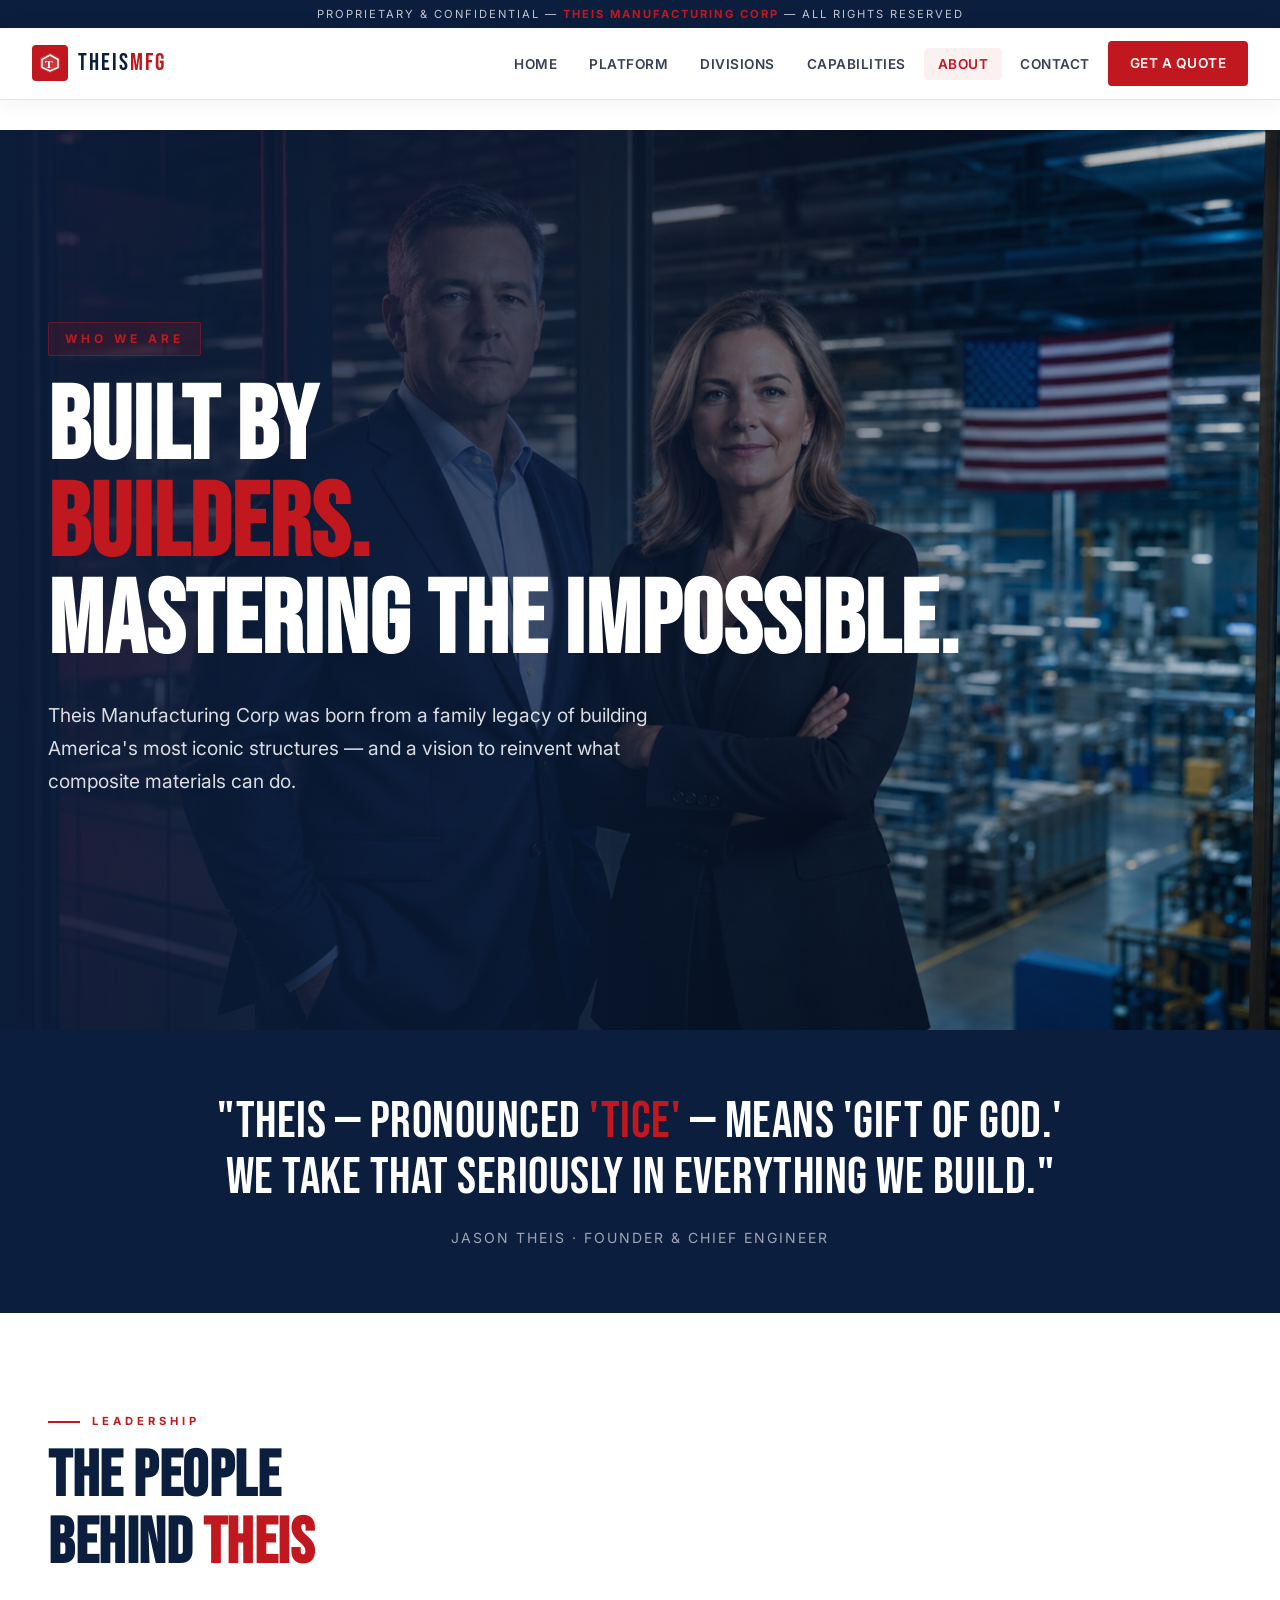
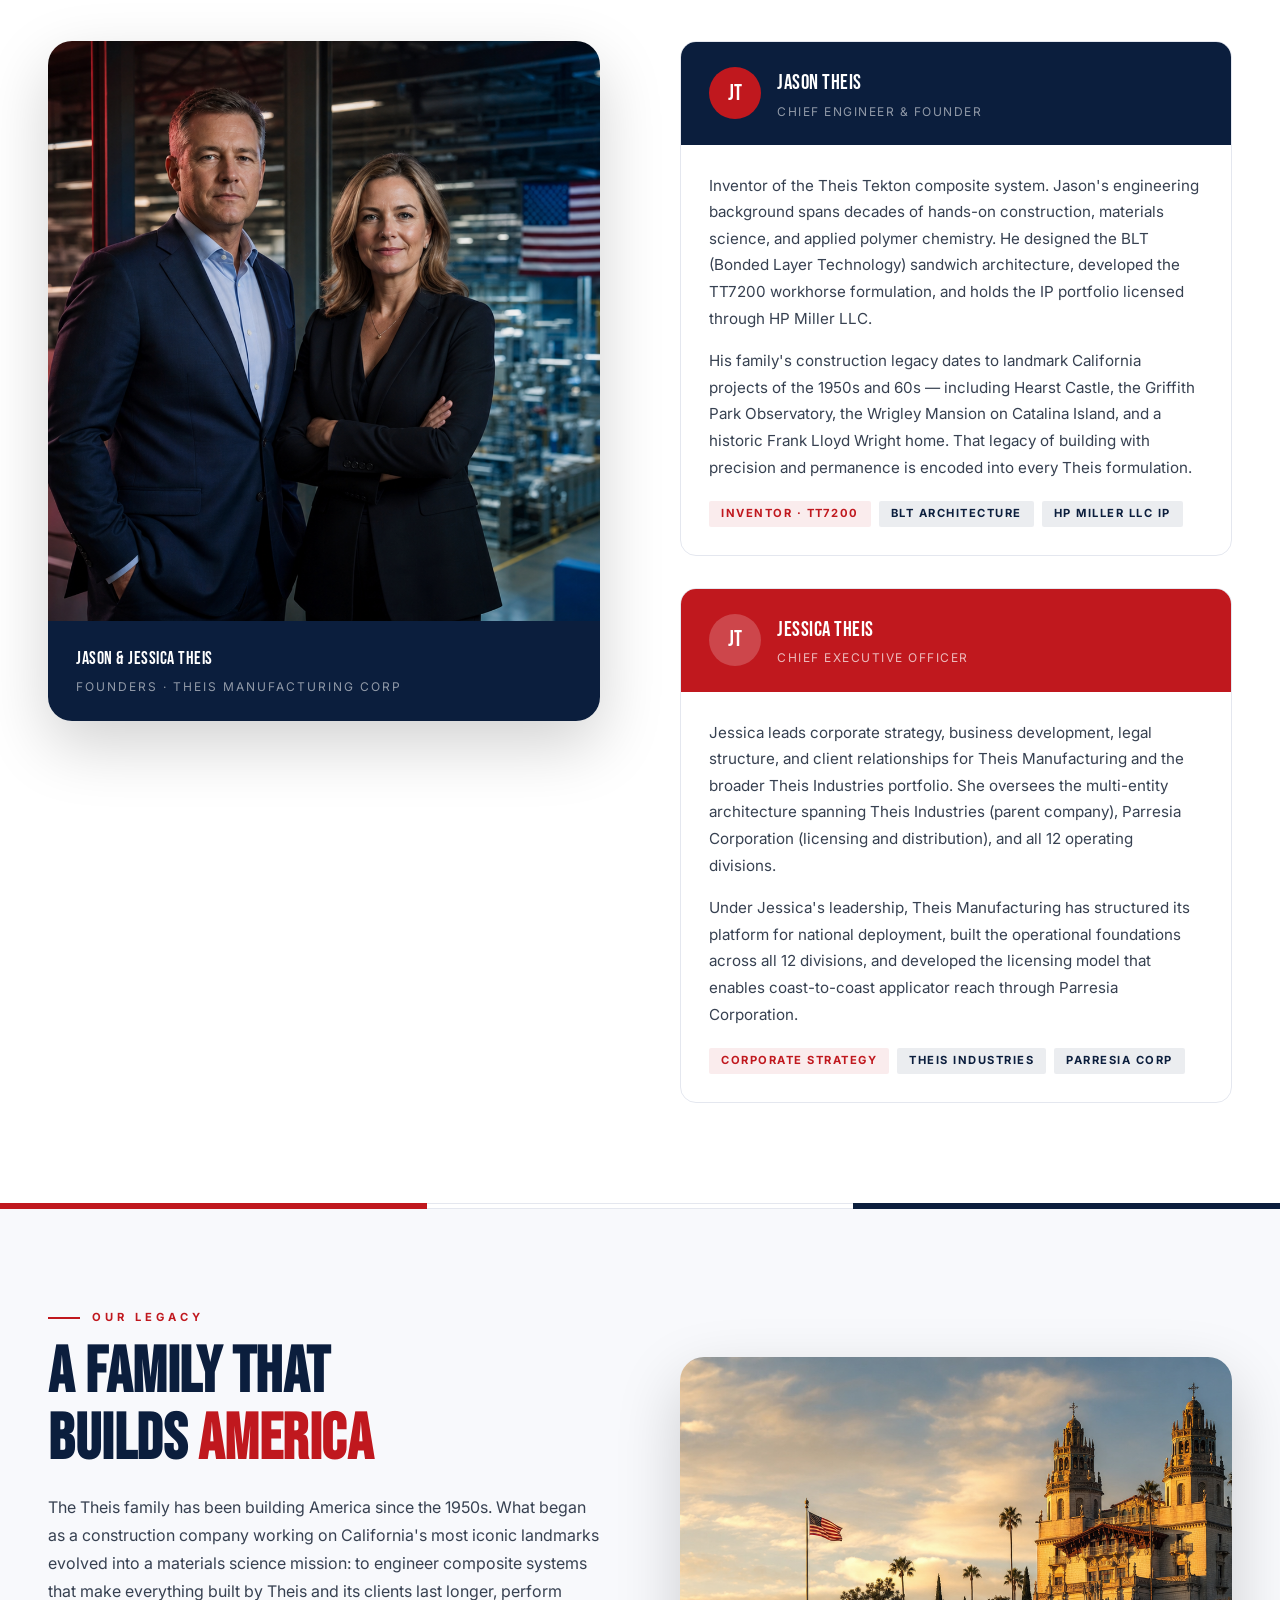
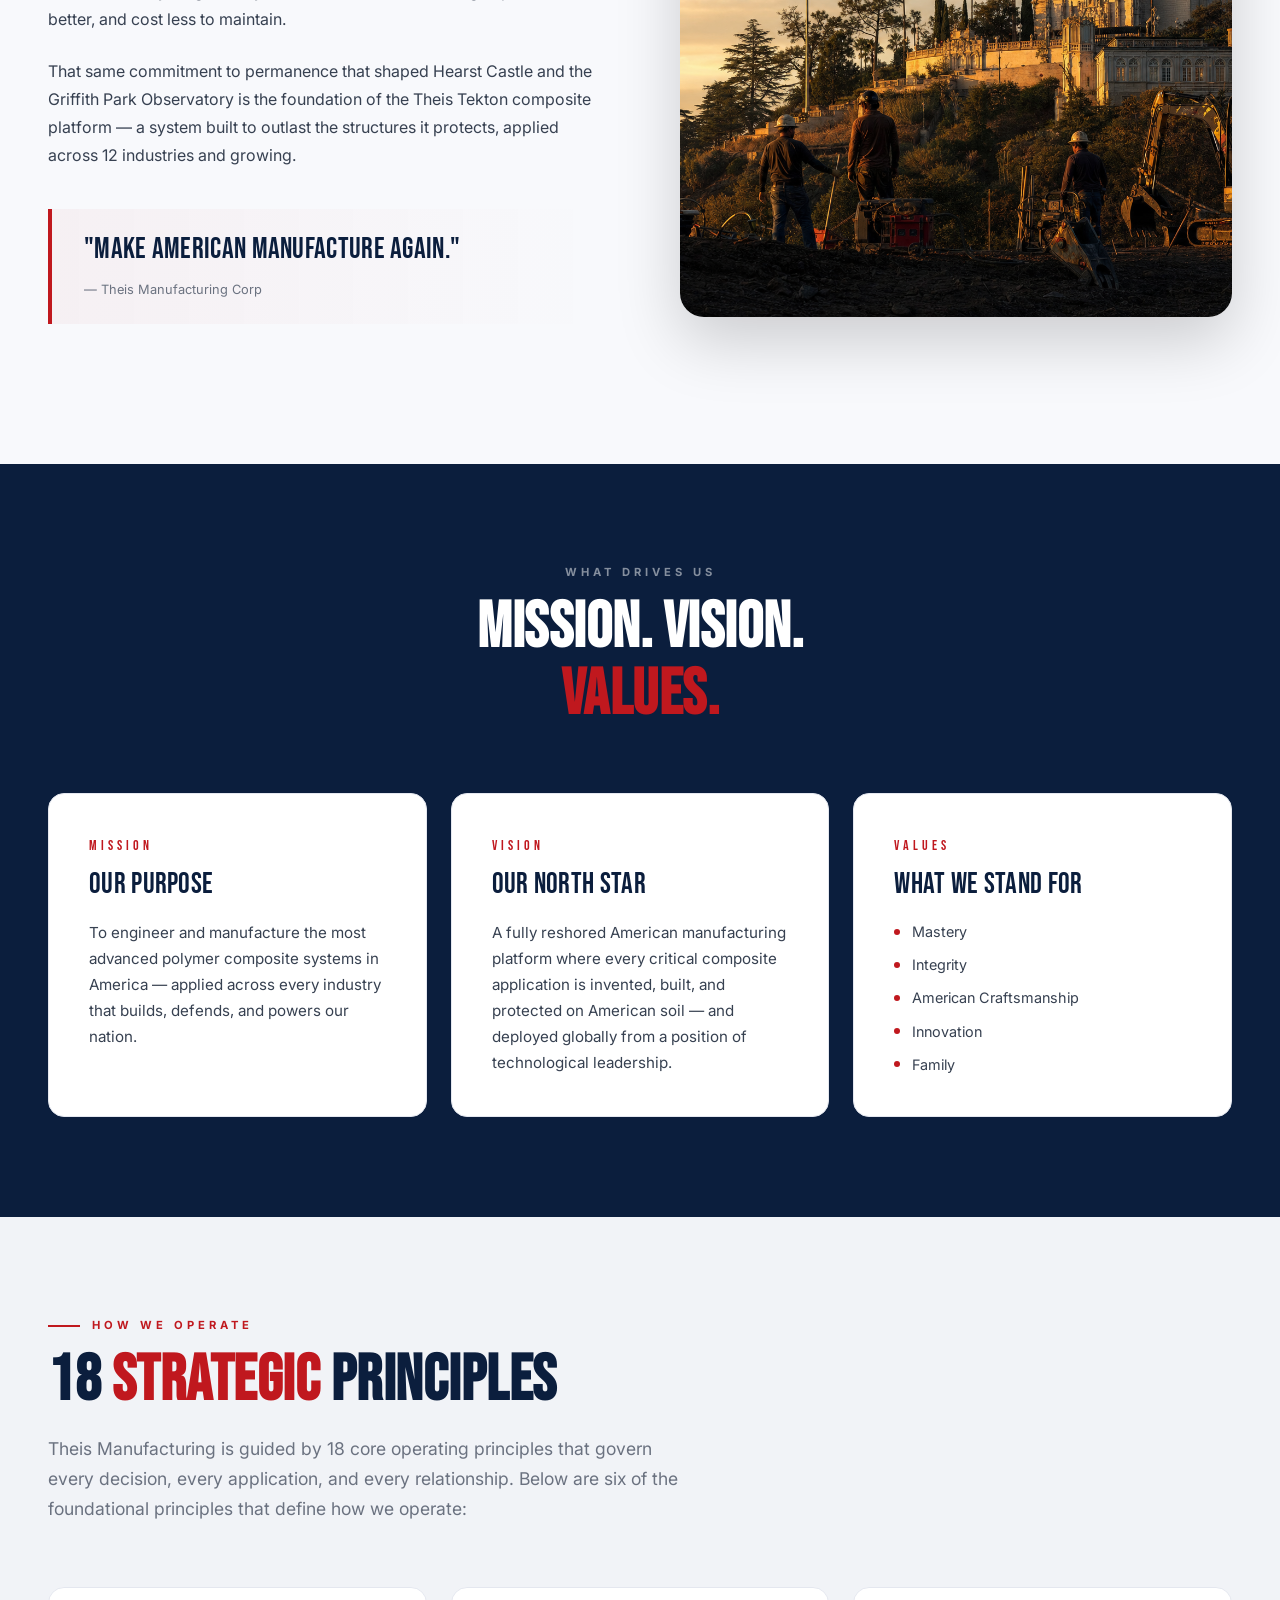
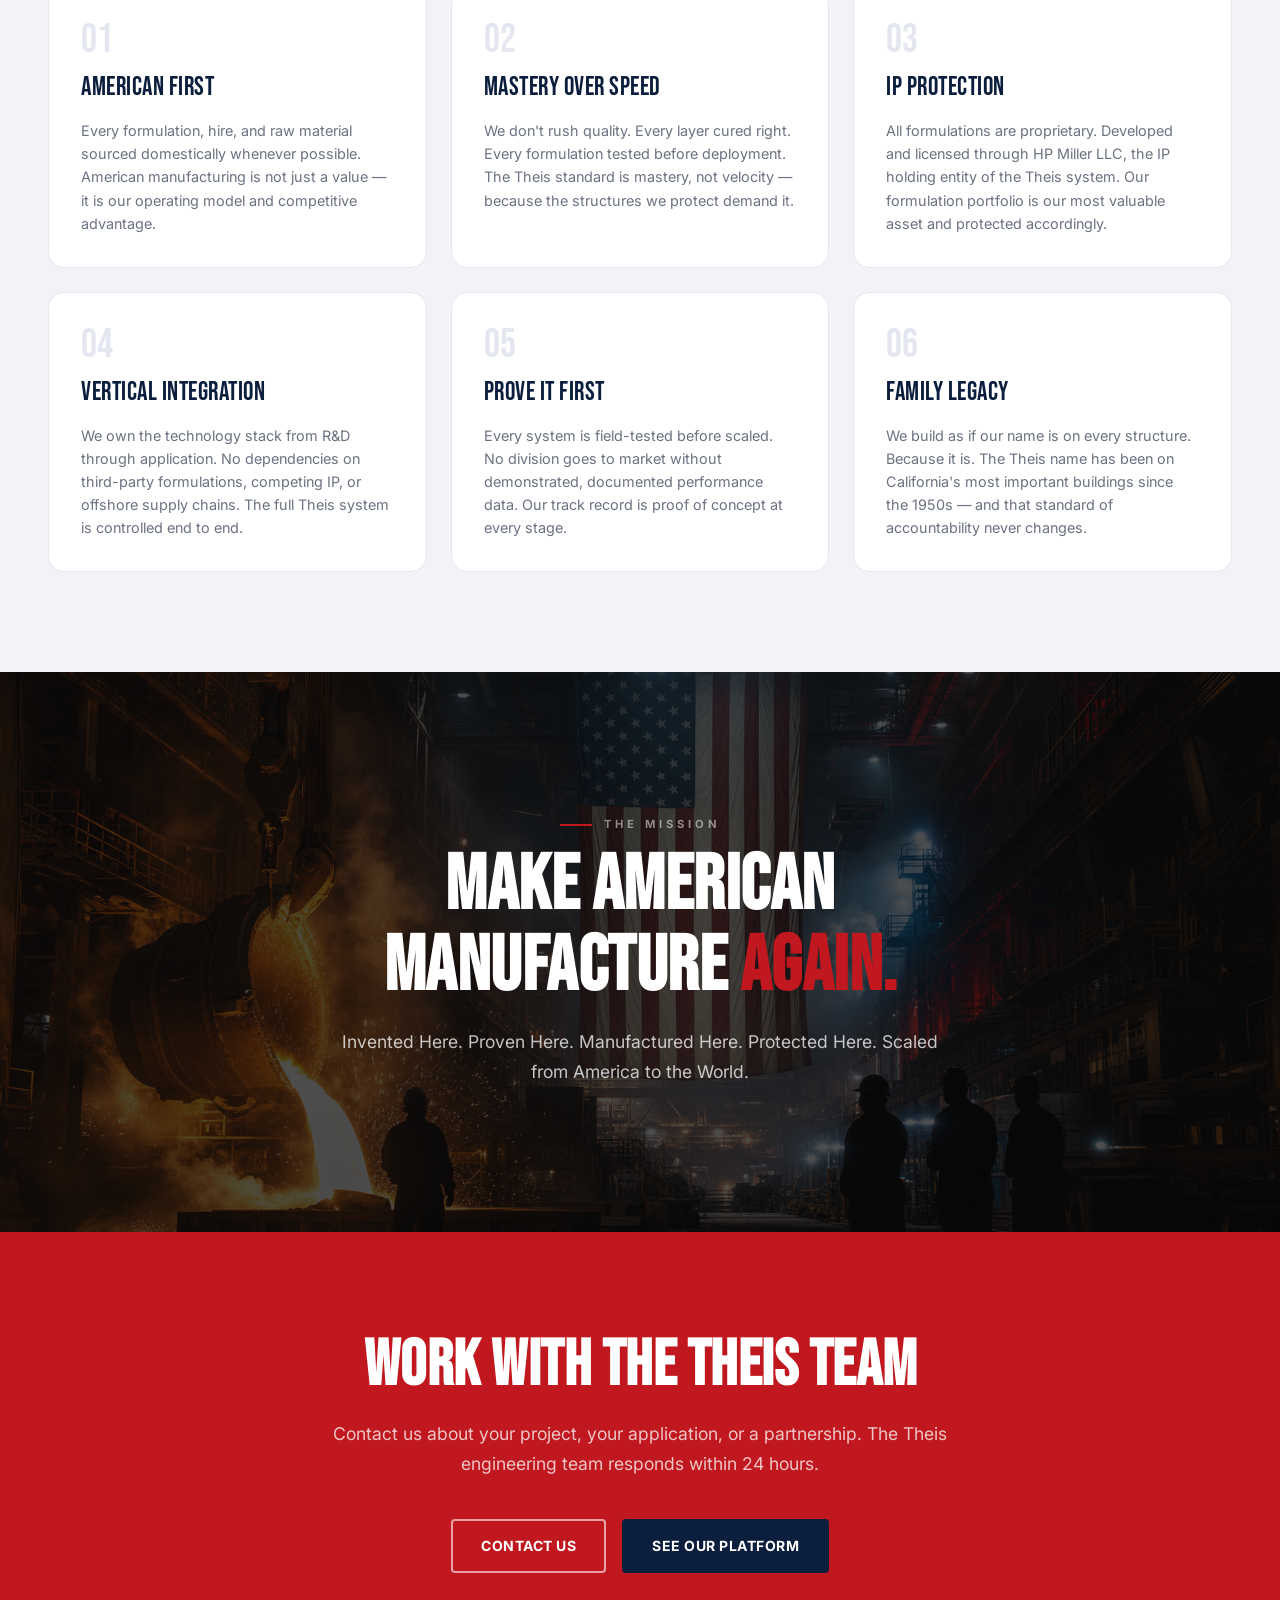
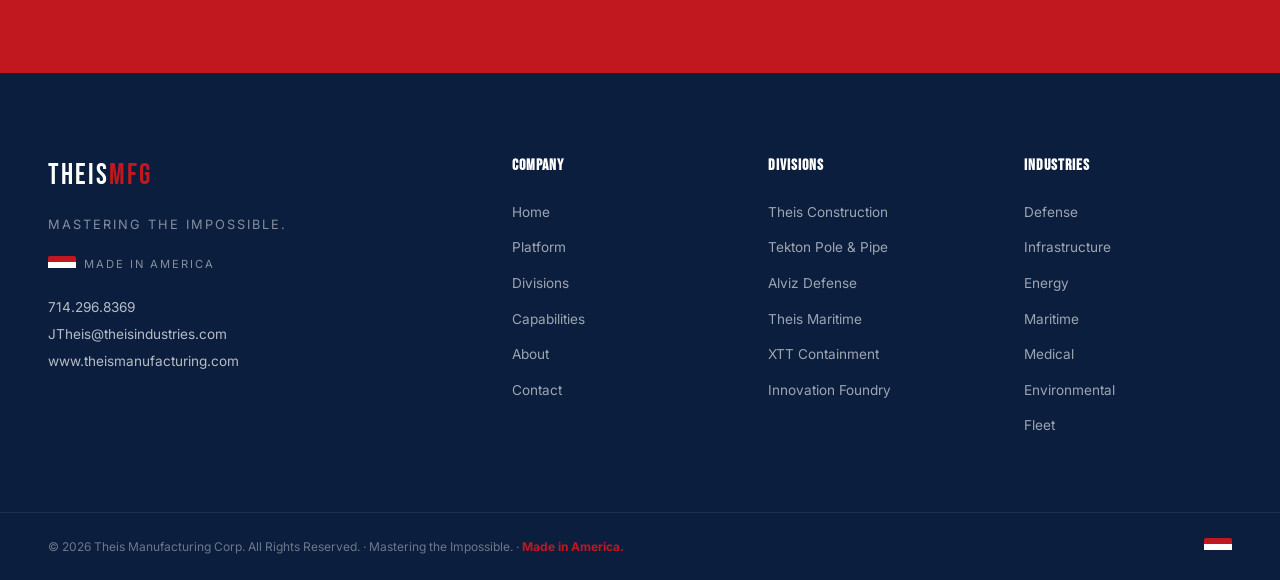
==== commit 614eb867: "v2: customer-facing rebuild — white/red/blue palette, 13 AI images, 6 pages, capabilities replaces i" ====
--- a/about.html
+++ b/about.html
@@ -1,231 +1,388 @@
 <!DOCTYPE html>
-<html lang="en" data-theme="dark">
+<html lang="en">
 <head>
-<meta charset="UTF-8">
-<meta name="viewport" content="width=device-width, initial-scale=1.0">
-<title>About — Leadership & Legacy | Theis Manufacturing Corp</title>
-<link rel="stylesheet" href="style.css">
-<link rel="icon" type="image/svg+xml" href="data:image/svg+xml,<svg xmlns='http://www.w3.org/2000/svg' viewBox='0 0 32 32'><polygon points='16,2 30,9 30,23 16,30 2,23 2,9' fill='%23C0181E'/><text x='16' y='22' text-anchor='middle' fill='white' font-size='14' font-family='Arial Black'>T</text></svg>">
+  <meta charset="UTF-8">
+  <meta name="viewport" content="width=device-width, initial-scale=1.0">
+  <title>About — Theis Manufacturing Corp | Built by Builders</title>
+  <meta name="description" content="Theis Manufacturing Corp was born from a family legacy of building America's most iconic structures. Meet the founders, learn the story, and understand the mission behind the most advanced polymer composite platform in America.">
+  <meta property="og:title" content="About Theis Manufacturing — Built by Builders">
+  <meta property="og:description" content="A family legacy since the 1950s. Advanced composite engineering for defense, infrastructure, energy, and beyond. Mastering the Impossible.">
+  <meta property="og:image" content="images/founders_hero.png">
+  <meta property="og:type" content="website">
+  <link rel="preconnect" href="https://fonts.googleapis.com">
+  <link rel="preconnect" href="https://fonts.gstatic.com" crossorigin>
+  <link rel="stylesheet" href="style.css">
+  <link rel="icon" type="image/svg+xml" href="data:image/svg+xml,%3Csvg xmlns='http://www.w3.org/2000/svg' viewBox='0 0 32 32'%3E%3Crect width='32' height='32' fill='%23C0181E' rx='4'/%3E%3Ctext x='16' y='24' text-anchor='middle' fill='white' font-size='20' font-family='Arial Black' font-weight='900'%3ET%3C/text%3E%3C/svg%3E">
 </head>
 <body>
-<div class="page-transition"><div style="text-align:center;"><div class="loader-logo">OUR STORY</div><div style="margin-top:8px;font-size:var(--text-xs);letter-spacing:0.18em;color:var(--red);text-transform:uppercase;font-weight:700;">The Builders</div></div><div class="loader-bar"></div></div>
-<div class="confidential-bar"><span>Confidential &nbsp;|&nbsp; Investor Business Plan &nbsp;|&nbsp; June 2026 &nbsp;|&nbsp; Theis Manufacturing Corp</span></div>
-
-<nav class="nav">
+
+<!-- ── PAGE LOADER ─────────────────────────────────────── -->
+<div class="page-loader">
+  <div class="loader-inner">
+    <div class="loader-logo">THEIS<span>MFG</span></div>
+    <div class="loader-bar"></div>
+  </div>
+</div>
+
+<!-- ── CONFIDENTIAL BANNER ─────────────────────────────── -->
+<div class="conf-banner">
+  PROPRIETARY &amp; CONFIDENTIAL — <strong>THEIS MANUFACTURING CORP</strong> — ALL RIGHTS RESERVED
+</div>
+
+<!-- ── NAVIGATION ──────────────────────────────────────── -->
+<nav class="site-nav" role="navigation" aria-label="Main navigation">
   <div class="nav-inner">
-    <a href="index.html" class="nav-logo"><div class="logo-mark"><svg width="18" height="18" viewBox="0 0 24 24" fill="none" stroke="currentColor" stroke-width="2.5"><path d="M12 2L2 7l10 5 10-5-10-5z"/><path d="M2 17l10 5 10-5M2 12l10 5 10-5"/></svg></div><span>THEIS MFG</span></a>
+    <a href="index.html" class="nav-logo" aria-label="Theis Manufacturing Corp">
+      <div class="logo-mark">
+        <svg viewBox="0 0 22 22" fill="none" xmlns="http://www.w3.org/2000/svg" aria-hidden="true">
+          <polygon points="11,1 21,6 21,16 11,21 1,16 1,6" fill="white" opacity="0.15"/>
+          <polygon points="11,3 19,7.5 19,15.5 11,19 3,15.5 3,7.5" fill="none" stroke="white" stroke-width="1.5"/>
+          <text x="11" y="16" text-anchor="middle" fill="white" font-size="11" font-family="Arial Black" font-weight="900">T</text>
+        </svg>
+      </div>
+      <span class="logo-name">THEIS<span>MFG</span></span>
+    </a>
+
     <ul class="nav-links" role="list">
-      <li><a href="index.html">Home</a></li><li><a href="platform.html">Platform</a></li><li><a href="divisions.html">12 Divisions</a></li><li><a href="investment.html">Investment</a></li><li><a href="about.html">About</a></li>
-      <li class="nav-cta-wrap"><a href="contact.html" class="nav-cta">Get in Touch</a></li>
+      <li><a href="index.html">Home</a></li>
+      <li><a href="platform.html">Platform</a></li>
+      <li><a href="divisions.html">Divisions</a></li>
+      <li><a href="capabilities.html">Capabilities</a></li>
+      <li><a href="about.html" class="active">About</a></li>
+      <li><a href="contact.html">Contact</a></li>
+      <li><a href="contact.html" class="btn btn-primary nav-cta">Get a Quote</a></li>
     </ul>
-    <button class="nav-hamburger" aria-label="Open menu"><span></span><span></span><span></span></button>
+
+    <button class="nav-hamburger" aria-label="Open navigation menu">
+      <span></span><span></span><span></span>
+    </button>
   </div>
 </nav>
-<div class="mobile-menu"><a href="index.html">Home</a><a href="platform.html">Platform</a><a href="divisions.html">12 Divisions</a><a href="investment.html">Investment</a><a href="about.html">About</a><a href="contact.html">Get in Touch</a></div>
-
-<!-- HERO -->
-<section style="min-height:65vh;display:flex;align-items:flex-end;position:relative;overflow:hidden;padding-top:88px;">
-  <div style="position:absolute;inset:0;background:linear-gradient(to bottom,rgba(10,10,10,0.3) 0%,rgba(10,10,10,0.8) 60%,var(--black) 100%),url('https://images.unsplash.com/photo-1486312338219-ce68d2c6f44d?w=1800&q=80') center/cover no-repeat;"></div>
-  <div class="hero-grid-overlay"></div>
-  <div class="container" style="position:relative;z-index:2;padding-bottom:var(--sp-16);">
-    <div class="hero-eyebrow" style="margin-bottom:var(--sp-5);"><div class="hero-eyebrow-line"></div><span class="hero-eyebrow-text">Theis — "Gift of God" &nbsp;·&nbsp; Tekton — "The Builder"</span></div>
-    <h1 class="hero-title" style="font-size:clamp(3rem,7vw,7rem);">The<br>Builder's<br><span style="color:var(--red);">Gift.</span></h1>
-    <p class="hero-subtitle" style="max-width:580px;margin-top:var(--sp-5);">
-      More than 30 years of applied technical experience. A legacy company that grew to 1,000+ direct employees. A material platform developed while honoring other professional obligations. Now — everything is aligned.
-    </p>
-  </div>
-</section>
-
-<!-- MISSION, VISION, VALUES -->
-<section class="section bg-black-2" id="mission">
-  <div class="container">
-    <div style="text-align:center;max-width:680px;margin:0 auto var(--sp-12);" class="reveal">
-      <div class="section-eyebrow" style="justify-content:center;margin-bottom:var(--sp-5);">Foundation</div>
-      <h2 class="section-title" style="margin-bottom:var(--sp-5);">Mission, Vision &amp;<br><span class="text-red">People Philosophy</span></h2>
-    </div>
-    <div class="grid-3 reveal reveal-delay-1">
-      <div style="padding:var(--sp-8);background:var(--black-3);border:1px solid var(--border);border-radius:var(--r-xl);">
-        <div style="font-family:var(--font-display);font-size:var(--text-2xl);color:var(--red);letter-spacing:0.06em;margin-bottom:var(--sp-4);">MISSION</div>
-        <p style="font-size:var(--text-base);color:var(--white);line-height:1.7;font-weight:500;">Make America Manufacture Again — converting American invention into proven, protected, scalable manufactured products.</p>
-      </div>
-      <div style="padding:var(--sp-8);background:var(--black-3);border:1px solid var(--border);border-radius:var(--r-xl);">
-        <div style="font-family:var(--font-display);font-size:var(--text-2xl);color:var(--red);letter-spacing:0.06em;margin-bottom:var(--sp-4);">VISION</div>
-        <p style="font-size:var(--text-base);color:var(--white);line-height:1.7;font-weight:500;">Build a domestic advanced-manufacturing ecosystem where proprietary materials, world-class people, testing discipline, BlackBox Manufacturing AI, university partnerships, and customer-driven product development compound over time.</p>
-      </div>
-      <div style="padding:var(--sp-8);background:var(--black-3);border:1px solid var(--border);border-radius:var(--r-xl);">
-        <div style="font-family:var(--font-display);font-size:var(--text-2xl);color:var(--red);letter-spacing:0.06em;margin-bottom:var(--sp-4);">PEOPLE</div>
-        <p style="font-size:var(--text-base);color:var(--white);line-height:1.7;font-weight:500;">Theis recruits top-tier talent, compensates above market where appropriate, and builds a culture where a skilled person can provide for a family and still enjoy that family. People are a primary asset — not an expense line.</p>
-      </div>
-    </div>
-  </div>
-</section>
-
-<!-- TAGLINE QUOTE -->
-<section style="background:var(--black);padding:var(--sp-20) 0;border-top:1px solid var(--border);border-bottom:1px solid var(--border);">
-  <div class="container">
-    <div class="reveal" style="text-align:center;max-width:860px;margin:0 auto;">
-      <div style="font-family:var(--font-display);font-size:clamp(3rem,8vw,7rem);letter-spacing:0.04em;line-height:0.95;text-transform:uppercase;color:var(--white);">
-        "Mastering the<br><span style="color:var(--red);">Impossible."</span>
-      </div>
-      <p style="margin-top:var(--sp-8);font-size:var(--text-lg);color:var(--white-muted);max-width:600px;margin-left:auto;margin-right:auto;">Invented here. Proven here. Manufactured here. Protected here. Scaled from America to the world.</p>
-    </div>
-  </div>
-</section>
-
-<!-- LEADERSHIP -->
-<section class="section bg-black-2" id="team">
-  <div class="container">
-    <div style="text-align:center;max-width:680px;margin:0 auto var(--sp-12);" class="reveal">
-      <div class="section-eyebrow" style="justify-content:center;margin-bottom:var(--sp-5);">Founders</div>
-      <h2 class="section-title" style="margin-bottom:var(--sp-5);">The Team<br><span class="text-red">Behind the Platform</span></h2>
-    </div>
-
-    <!-- Jason Theis -->
-    <div class="split reveal" style="margin-bottom:var(--sp-20);align-items:start;">
-      <div style="background:var(--black-3);border:1px solid var(--border);border-radius:var(--r-xl);overflow:hidden;">
-        <div style="background:url('https://images.unsplash.com/photo-1573497019940-1c28c88b4f3e?w=800&q=80') center/cover;height:400px;position:relative;">
-          <div style="position:absolute;inset:0;background:linear-gradient(to top,rgba(10,10,10,0.9) 0%,rgba(10,10,10,0.2) 70%);"></div>
-          <div style="position:absolute;bottom:var(--sp-6);left:var(--sp-6);">
-            <div style="font-family:var(--font-display);font-size:var(--text-3xl);letter-spacing:0.04em;">JASON THEIS</div>
-            <div style="color:var(--red);font-weight:700;font-size:var(--text-sm);letter-spacing:0.08em;text-transform:uppercase;margin-top:var(--sp-1);">Founder & CTO</div>
-          </div>
-        </div>
-      </div>
-      <div class="reveal reveal-delay-2">
-        <div class="section-eyebrow" style="margin-bottom:var(--sp-4);">Founder & Chief Technology Officer</div>
-        <h2 style="font-family:var(--font-display);font-size:var(--text-3xl);letter-spacing:0.04em;margin-bottom:var(--sp-5);">Jason<br><span class="text-red">Theis</span></h2>
-        <p style="color:var(--white-muted);line-height:1.7;margin-bottom:var(--sp-5);">Inventor, chemist, engineer, and operator with more than 30 years of applied technical experience across defense, construction, maritime, aerospace, and advanced materials. Theis means "Gift of God"; Tekton means "The Builder." Together: <em style="color:var(--white);">the builder's gift of God.</em></p>
-        <p style="color:var(--white-muted);line-height:1.7;margin-bottom:var(--sp-5);">The architect of the Theis Tekton formulation library — 1,100+ proprietary formulations developed over more than a decade of applied problem-solving in the fields no one else could solve. Sophisticated third-party analysis has not identified the trade-secret differentiators responsible for Theis performance.</p>
-        <div style="background:var(--black-4);border-left:3px solid var(--red);padding:var(--sp-4) var(--sp-6);border-radius:0 var(--r-md) var(--r-md) 0;margin-bottom:var(--sp-6);">
-          <p style="font-size:var(--text-sm);color:var(--white);line-height:1.7;">"For the entirety of its development, this platform operated alongside other professional obligations that precluded this type of dedicated manufacturing venture. That time is over. Every critical element is now aligned — the materials, the team, the relationships, the policy environment, and the capital markets. The window is open."</p>
-        </div>
-        <div class="grid-auto-sm" style="gap:var(--sp-3);">
-          <div style="padding:var(--sp-3);background:var(--black-4);border-radius:var(--r-md);text-align:center;"><div style="font-family:var(--font-display);font-size:var(--text-xl);color:var(--red);">30+</div><div style="font-size:var(--text-xs);color:var(--white-muted);text-transform:uppercase;letter-spacing:0.1em;">Years Experience</div></div>
-          <div style="padding:var(--sp-3);background:var(--black-4);border-radius:var(--r-md);text-align:center;"><div style="font-family:var(--font-display);font-size:var(--text-xl);color:var(--red);">1,100+</div><div style="font-size:var(--text-xs);color:var(--white-muted);text-transform:uppercase;letter-spacing:0.1em;">Formulations</div></div>
-          <div style="padding:var(--sp-3);background:var(--black-4);border-radius:var(--r-md);text-align:center;"><div style="font-family:var(--font-display);font-size:var(--text-xl);color:var(--red);">1,000+</div><div style="font-size:var(--text-xs);color:var(--white-muted);text-transform:uppercase;letter-spacing:0.1em;">Employees Led</div></div>
-        </div>
-      </div>
-    </div>
-
-    <!-- Leadership Legacy -->
-    <div style="background:var(--black-3);border:1px solid var(--border);border-radius:var(--r-xl);padding:var(--sp-10);margin-bottom:var(--sp-12);" class="reveal">
-      <div class="section-eyebrow" style="margin-bottom:var(--sp-5);">Operational Legacy</div>
-      <h3 style="font-family:var(--font-display);font-size:var(--text-2xl);letter-spacing:0.04em;margin-bottom:var(--sp-6);">The Theis Construction<br><span class="text-red">Leadership Legacy</span></h3>
-      <div class="grid-2" style="gap:var(--sp-8);">
-        <div>
-          <p style="color:var(--white-muted);line-height:1.7;margin-bottom:var(--sp-5);">Theis Construction grew from a firm originally owned and operated by Mr. Boyd. Upon his passing, the company passed to Gayle Boyd and Jason Theis. After Gayle Boyd's passing, Jason Theis built it into Theis Construction — one of the largest general contractors on the West Coast.</p>
-          <div style="display:flex;flex-direction:column;gap:var(--sp-3);">
-            <div class="icon-bullet">
-              <svg class="icon-bullet-icon" viewBox="0 0 24 24" fill="none" stroke="currentColor" stroke-width="2"><polyline points="20 6 9 17 4 12"/></svg>
-              <span class="icon-bullet-text"><strong>1,000+ direct employees</strong> at peak operation</span>
-            </div>
-            <div class="icon-bullet">
-              <svg class="icon-bullet-icon" viewBox="0 0 24 24" fill="none" stroke="currentColor" stroke-width="2"><polyline points="20 6 9 17 4 12"/></svg>
-              <span class="icon-bullet-text"><strong>1,000+ active subcontractors</strong> managed simultaneously</span>
-            </div>
-            <div class="icon-bullet">
-              <svg class="icon-bullet-icon" viewBox="0 0 24 24" fill="none" stroke="currentColor" stroke-width="2"><polyline points="20 6 9 17 4 12"/></svg>
-              <span class="icon-bullet-text">One of the <strong>largest general contractors on the West Coast</strong></span>
-            </div>
-          </div>
-        </div>
-        <div>
-          <div style="font-size:var(--text-xs);font-weight:700;letter-spacing:0.12em;text-transform:uppercase;color:var(--white-muted);margin-bottom:var(--sp-4);">Landmark Projects Include</div>
-          <div style="display:flex;flex-direction:column;gap:var(--sp-3);">
-            <div style="padding:var(--sp-3) var(--sp-4);background:var(--black-4);border-radius:var(--r-md);display:flex;align-items:center;gap:var(--sp-3);">
-              <div class="div-product-dot"></div>
-              <span style="font-size:var(--text-sm);color:var(--white);">Hearst Castle</span>
-            </div>
-            <div style="padding:var(--sp-3) var(--sp-4);background:var(--black-4);border-radius:var(--r-md);display:flex;align-items:center;gap:var(--sp-3);">
-              <div class="div-product-dot"></div>
-              <span style="font-size:var(--text-sm);color:var(--white);">Griffith Park Observatory</span>
-            </div>
-            <div style="padding:var(--sp-3) var(--sp-4);background:var(--black-4);border-radius:var(--r-md);display:flex;align-items:center;gap:var(--sp-3);">
-              <div class="div-product-dot"></div>
-              <span style="font-size:var(--text-sm);color:var(--white);">Wrigley Mansion, Catalina Island</span>
-            </div>
-            <div style="padding:var(--sp-3) var(--sp-4);background:var(--black-4);border-radius:var(--r-md);display:flex;align-items:center;gap:var(--sp-3);">
-              <div class="div-product-dot"></div>
-              <span style="font-size:var(--text-sm);color:var(--white);">Frank Lloyd Wright Personal Home</span>
-            </div>
-          </div>
-        </div>
-      </div>
-    </div>
-  </div>
-</section>
-
-<!-- 18 STRATEGIC PRINCIPLES SUMMARY -->
-<section class="section bg-black">
-  <div class="container">
-    <div style="text-align:center;max-width:680px;margin:0 auto var(--sp-12);" class="reveal">
-      <div class="section-eyebrow" style="justify-content:center;margin-bottom:var(--sp-5);">Operating Framework</div>
-      <h2 class="section-title" style="margin-bottom:var(--sp-5);">Operating<br><span class="text-red">Principles</span></h2>
-      <p style="color:var(--white-muted);line-height:1.7;">Theis operates from a disciplined set of principles that govern every product, every division, every hire, and every capital decision.</p>
-    </div>
-    <div class="grid-3 reveal reveal-delay-1">
-      <div class="card" style="text-align:center;">
-        <div style="font-family:var(--font-display);font-size:var(--text-2xl);color:var(--red);margin-bottom:var(--sp-3);">Make First</div>
-        <p style="font-size:var(--text-sm);color:var(--white-muted);line-height:1.7;">In-house manufacturing first. Licensing and outside applicator networks excluded from this phase to preserve focus, quality control, and trade-secret protection.</p>
-      </div>
-      <div class="card" style="text-align:center;">
-        <div style="font-family:var(--font-display);font-size:var(--text-2xl);color:var(--red);margin-bottom:var(--sp-3);">Sequence Right</div>
-        <p style="font-size:var(--text-sm);color:var(--white-muted);line-height:1.7;">Manufacture what can be manufactured now, test what must be tested, and scale when the market proof is in place. No division launched before its time.</p>
-      </div>
-      <div class="card" style="text-align:center;">
-        <div style="font-family:var(--font-display);font-size:var(--text-2xl);color:var(--red);margin-bottom:var(--sp-3);">American First</div>
-        <p style="font-size:var(--text-sm);color:var(--white-muted);line-height:1.7;">Every product displaces a foreign-sourced material or system. Every job is a good American job. Every supply chain is U.S.-controlled where possible.</p>
-      </div>
-      <div class="card" style="text-align:center;">
-        <div style="font-family:var(--font-display);font-size:var(--text-2xl);color:var(--red);margin-bottom:var(--sp-3);">Protect IP</div>
-        <p style="font-size:var(--text-sm);color:var(--white-muted);line-height:1.7;">Trade secrets, patents, process know-how, and the formulation library are the foundation of the moat. BlackBox AI provides structural IP protection.</p>
-      </div>
-      <div class="card" style="text-align:center;">
-        <div style="font-family:var(--font-display);font-size:var(--text-2xl);color:var(--red);margin-bottom:var(--sp-3);">People First</div>
-        <p style="font-size:var(--text-sm);color:var(--white-muted);line-height:1.7;">People are a primary asset, not an expense line. A skilled person should be able to provide for a family and still enjoy that family.</p>
-      </div>
-      <div class="card" style="text-align:center;">
-        <div style="font-family:var(--font-display);font-size:var(--text-2xl);color:var(--red);margin-bottom:var(--sp-3);">Compound</div>
-        <p style="font-size:var(--text-sm);color:var(--white-muted);line-height:1.7;">Every division adds to the platform. Every data point strengthens BlackBox. Every product proves what the next can do. The moat compounds with every production run.</p>
-      </div>
-    </div>
-  </div>
-</section>
-
-<!-- FAMILY & FAITH NOTE -->
-<section style="background:var(--black-2);border-top:1px solid var(--border);padding:var(--sp-16) 0;">
-  <div class="container">
-    <div class="reveal" style="max-width:760px;margin:0 auto;text-align:center;">
-      <div class="big-number" style="text-align:center;margin-bottom:var(--sp-4);">✦</div>
-      <p style="font-family:var(--font-display);font-size:var(--text-2xl);letter-spacing:0.03em;color:var(--white);line-height:1.2;max-width:none;">"Theis" means Gift of God. "Tekton" means The Builder.<br>Together: <span style="color:var(--red);">The Builder's Gift of God.</span></p>
-      <p style="margin-top:var(--sp-6);font-size:var(--text-base);color:var(--white-muted);max-width:560px;margin-left:auto;margin-right:auto;">This is a company built on a decade of preparation, a legacy of execution, and a belief that American ingenuity — given the platform, the capital, and the protection it deserves — can manufacture the impossible.</p>
-    </div>
-  </div>
-</section>
-
-<section style="background:var(--red);padding:var(--sp-16) 0;">
-  <div class="container" style="text-align:center;">
-    <div class="reveal">
-      <h2 style="font-family:var(--font-display);font-size:var(--text-3xl);letter-spacing:0.04em;color:white;margin-bottom:var(--sp-4);">READY TO BUILD TOGETHER?</h2>
-      <div style="display:flex;gap:var(--sp-4);justify-content:center;flex-wrap:wrap;">
-        <a href="contact.html" class="btn" style="background:white;color:var(--red);font-weight:700;">Get in Touch</a>
-        <a href="investment.html" class="btn" style="background:transparent;color:white;border:2px solid rgba(255,255,255,0.6);">Investment Details</a>
-      </div>
-    </div>
-  </div>
-</section>
-
-<footer class="footer">
-  <div class="container">
-    <div class="footer-grid">
-      <div><div class="footer-brand-name">THEIS MANUFACTURING</div><div class="footer-brand-tagline">Mastering the Impossible.</div><p class="footer-brand-desc">Invented here. Proven here. Manufactured here. Protected here. Scaled from America to the world.</p><div style="margin-top:var(--sp-6);display:flex;flex-direction:column;gap:var(--sp-2);"><span style="font-size:var(--text-sm);color:var(--white-faint);">📞 714.296.8369</span><span style="font-size:var(--text-sm);color:var(--white-faint);">✉ JTheis@theisindustries.com</span><span style="font-size:var(--text-sm);color:var(--white-faint);">🌐 www.theismanufacturing.com</span></div></div>
-      <div><div class="footer-heading">Platform</div><ul class="footer-links" role="list"><li><a href="platform.html">Theis Tekton</a></li><li><a href="platform.html#blackbox">BlackBox AI</a></li><li><a href="platform.html#blt">BLT Architecture</a></li></ul></div>
-      <div><div class="footer-heading">Divisions</div><ul class="footer-links" role="list"><li><a href="divisions.html">All 12 Divisions</a></li><li><a href="divisions.html#construction">Construction</a></li><li><a href="divisions.html#alviz">Alviz Defense</a></li></ul></div>
-      <div><div class="footer-heading">Company</div><ul class="footer-links" role="list"><li><a href="about.html">About</a></li><li><a href="investment.html">Investment</a></li><li><a href="contact.html">Contact</a></li></ul></div>
-    </div>
-    <div class="footer-bottom"><p class="footer-copy">© 2026 Theis Manufacturing Corp · HP Miller LLC · All Rights Reserved</p><div class="footer-legal"><a href="#">Confidentiality</a><a href="#">Terms</a></div></div>
+
+<!-- ── HERO ────────────────────────────────────────────── -->
+<section class="hero">
+  <div class="hero-bg" style="background-image:url('images/founders_hero.png')"></div>
+  <div class="hero-overlay overlay-navy-left"></div>
+  <div class="hero-content">
+    <div class="hero-eyebrow fade-up">Who We Are</div>
+    <h1 class="hero-title fade-up d1">BUILT BY<br><span class="accent">BUILDERS.</span><br>MASTERING THE IMPOSSIBLE.</h1>
+    <p class="hero-sub fade-up d2">Theis Manufacturing Corp was born from a family legacy of building America's most iconic structures — and a vision to reinvent what composite materials can do.</p>
+  </div>
+</section>
+
+<!-- ── PULLQUOTE ────────────────────────────────────────── -->
+<div class="pullquote fade-in">
+  <p class="pq-text">"Theis — pronounced <span class="accent">'Tice'</span> — means 'Gift of God.' We take that seriously in everything we build."</p>
+  <p class="pq-sub">Jason Theis · Founder &amp; Chief Engineer</p>
+</div>
+
+<!-- ── FOUNDERS ──────────────────────────────────────────── -->
+<section class="section bg-white">
+  <div class="container">
+    <div class="section-header fade-up">
+      <div class="section-label">Leadership</div>
+      <h2 class="section-title">The People<br>Behind <span class="accent">Theis</span></h2>
+    </div>
+    <div style="display:grid;grid-template-columns:1fr 1fr;gap:80px;align-items:start;">
+      <div class="slide-left">
+        <div style="border-radius:var(--radius-xl);overflow:hidden;box-shadow:var(--shadow-xl);position:sticky;top:120px;">
+          <img src="images/founders_hero.png" alt="Jason and Jessica Theis — Founders of Theis Manufacturing Corp" style="width:100%;height:580px;object-fit:cover;display:block;">
+          <div style="background:var(--navy);padding:24px 28px;">
+            <div style="font-family:var(--font-display);font-size:1.1rem;color:white;letter-spacing:.5px;">Jason &amp; Jessica Theis</div>
+            <div style="font-size:.75rem;color:rgba(255,255,255,.55);letter-spacing:2px;text-transform:uppercase;margin-top:4px;">Founders · Theis Manufacturing Corp</div>
+          </div>
+        </div>
+      </div>
+      <div class="slide-right" style="display:flex;flex-direction:column;gap:32px;">
+        <!-- Jason -->
+        <div style="border:1px solid var(--gray-100);border-radius:var(--radius-lg);overflow:hidden;">
+          <div style="background:var(--navy);padding:24px 28px;display:flex;align-items:center;gap:16px;">
+            <div style="width:52px;height:52px;background:var(--red);border-radius:50%;display:flex;align-items:center;justify-content:center;font-family:var(--font-display);font-size:1.4rem;color:white;flex-shrink:0;">JT</div>
+            <div>
+              <div style="font-family:var(--font-display);font-size:1.3rem;color:white;letter-spacing:.5px;">JASON THEIS</div>
+              <div style="font-size:.75rem;color:rgba(255,255,255,.55);letter-spacing:1.5px;text-transform:uppercase;margin-top:2px;">Chief Engineer &amp; Founder</div>
+            </div>
+          </div>
+          <div style="padding:28px;">
+            <p style="font-size:.95rem;color:var(--gray-700);line-height:1.75;margin-bottom:16px;">
+              Inventor of the Theis Tekton composite system. Jason's engineering background spans decades of hands-on construction, materials science, and applied polymer chemistry. He designed the BLT (Bonded Layer Technology) sandwich architecture, developed the TT7200 workhorse formulation, and holds the IP portfolio licensed through HP Miller LLC.
+            </p>
+            <p style="font-size:.95rem;color:var(--gray-700);line-height:1.75;">
+              His family's construction legacy dates to landmark California projects of the 1950s and 60s — including Hearst Castle, the Griffith Park Observatory, the Wrigley Mansion on Catalina Island, and a historic Frank Lloyd Wright home. That legacy of building with precision and permanence is encoded into every Theis formulation.
+            </p>
+            <div style="margin-top:20px;display:flex;gap:8px;flex-wrap:wrap;">
+              <span style="font-size:.7rem;font-weight:700;letter-spacing:1.5px;text-transform:uppercase;padding:4px 12px;border-radius:2px;background:rgba(192,24,30,.08);color:var(--red);">Inventor · TT7200</span>
+              <span style="font-size:.7rem;font-weight:700;letter-spacing:1.5px;text-transform:uppercase;padding:4px 12px;border-radius:2px;background:rgba(11,30,61,.08);color:var(--navy);">BLT Architecture</span>
+              <span style="font-size:.7rem;font-weight:700;letter-spacing:1.5px;text-transform:uppercase;padding:4px 12px;border-radius:2px;background:rgba(11,30,61,.08);color:var(--navy);">HP Miller LLC IP</span>
+            </div>
+          </div>
+        </div>
+        <!-- Jessica -->
+        <div style="border:1px solid var(--gray-100);border-radius:var(--radius-lg);overflow:hidden;">
+          <div style="background:var(--red);padding:24px 28px;display:flex;align-items:center;gap:16px;">
+            <div style="width:52px;height:52px;background:rgba(255,255,255,.2);border-radius:50%;display:flex;align-items:center;justify-content:center;font-family:var(--font-display);font-size:1.4rem;color:white;flex-shrink:0;">JT</div>
+            <div>
+              <div style="font-family:var(--font-display);font-size:1.3rem;color:white;letter-spacing:.5px;">JESSICA THEIS</div>
+              <div style="font-size:.75rem;color:rgba(255,255,255,.7);letter-spacing:1.5px;text-transform:uppercase;margin-top:2px;">Chief Executive Officer</div>
+            </div>
+          </div>
+          <div style="padding:28px;">
+            <p style="font-size:.95rem;color:var(--gray-700);line-height:1.75;margin-bottom:16px;">
+              Jessica leads corporate strategy, business development, legal structure, and client relationships for Theis Manufacturing and the broader Theis Industries portfolio. She oversees the multi-entity architecture spanning Theis Industries (parent company), Parresia Corporation (licensing and distribution), and all 12 operating divisions.
+            </p>
+            <p style="font-size:.95rem;color:var(--gray-700);line-height:1.75;">
+              Under Jessica's leadership, Theis Manufacturing has structured its platform for national deployment, built the operational foundations across all 12 divisions, and developed the licensing model that enables coast-to-coast applicator reach through Parresia Corporation.
+            </p>
+            <div style="margin-top:20px;display:flex;gap:8px;flex-wrap:wrap;">
+              <span style="font-size:.7rem;font-weight:700;letter-spacing:1.5px;text-transform:uppercase;padding:4px 12px;border-radius:2px;background:rgba(192,24,30,.08);color:var(--red);">Corporate Strategy</span>
+              <span style="font-size:.7rem;font-weight:700;letter-spacing:1.5px;text-transform:uppercase;padding:4px 12px;border-radius:2px;background:rgba(11,30,61,.08);color:var(--navy);">Theis Industries</span>
+              <span style="font-size:.7rem;font-weight:700;letter-spacing:1.5px;text-transform:uppercase;padding:4px 12px;border-radius:2px;background:rgba(11,30,61,.08);color:var(--navy);">Parresia Corp</span>
+            </div>
+          </div>
+        </div>
+      </div>
+    </div>
+  </div>
+</section>
+
+<!-- ── PATRIOT STRIPE ────────────────────────────────────── -->
+<div class="patriot-stripe">
+  <div class="s-red"></div>
+  <div class="s-white"></div>
+  <div class="s-blue"></div>
+</div>
+
+<!-- ── LEGACY ────────────────────────────────────────────── -->
+<section class="section bg-offwhite">
+  <div class="container">
+    <div style="display:grid;grid-template-columns:1fr 1fr;gap:80px;align-items:center;">
+      <div class="slide-left">
+        <div class="section-label">Our Legacy</div>
+        <h2 class="section-title">A Family That<br>Builds <span class="accent">America</span></h2>
+        <p style="font-size:1rem;color:var(--gray-700);line-height:1.75;margin-bottom:24px;">
+          The Theis family has been building America since the 1950s. What began as a construction company working on California's most iconic landmarks evolved into a materials science mission: to engineer composite systems that make everything built by Theis and its clients last longer, perform better, and cost less to maintain.
+        </p>
+        <p style="font-size:1rem;color:var(--gray-700);line-height:1.75;margin-bottom:36px;">
+          That same commitment to permanence that shaped Hearst Castle and the Griffith Park Observatory is the foundation of the Theis Tekton composite platform — a system built to outlast the structures it protects, applied across 12 industries and growing.
+        </p>
+        <div class="callout">
+          <blockquote>"Make American Manufacture Again."</blockquote>
+          <cite>— Theis Manufacturing Corp</cite>
+        </div>
+      </div>
+      <div class="slide-right">
+        <div style="border-radius:var(--radius-xl);overflow:hidden;box-shadow:var(--shadow-xl);">
+          <img src="images/construction_legacy.png" alt="Theis family construction legacy — California landmark projects since the 1950s" style="width:100%;height:560px;object-fit:cover;display:block;">
+        </div>
+      </div>
+    </div>
+  </div>
+</section>
+
+<!-- ── MISSION / VISION / VALUES ─────────────────────────── -->
+<section class="section bg-navy">
+  <div class="container">
+    <div class="section-header centered fade-up">
+      <div class="section-label" style="color:rgba(255,255,255,.5);">What Drives Us</div>
+      <h2 class="section-title on-dark">Mission. Vision.<br><span class="accent">Values.</span></h2>
+    </div>
+    <div class="cards-grid cols-3">
+      <div class="card d1 fade-up" style="background:white;">
+        <div class="card-body" style="padding:40px;">
+          <div style="font-family:var(--font-display);font-size:.9rem;letter-spacing:4px;text-transform:uppercase;color:var(--red);margin-bottom:12px;">Mission</div>
+          <div style="font-family:var(--font-display);font-size:1.8rem;color:var(--navy);line-height:1.1;margin-bottom:20px;letter-spacing:.3px;">OUR PURPOSE</div>
+          <p style="font-size:.95rem;color:var(--gray-700);line-height:1.7;">
+            To engineer and manufacture the most advanced polymer composite systems in America — applied across every industry that builds, defends, and powers our nation.
+          </p>
+        </div>
+      </div>
+      <div class="card d2 fade-up" style="background:white;">
+        <div class="card-body" style="padding:40px;">
+          <div style="font-family:var(--font-display);font-size:.9rem;letter-spacing:4px;text-transform:uppercase;color:var(--red);margin-bottom:12px;">Vision</div>
+          <div style="font-family:var(--font-display);font-size:1.8rem;color:var(--navy);line-height:1.1;margin-bottom:20px;letter-spacing:.3px;">OUR NORTH STAR</div>
+          <p style="font-size:.95rem;color:var(--gray-700);line-height:1.7;">
+            A fully reshored American manufacturing platform where every critical composite application is invented, built, and protected on American soil — and deployed globally from a position of technological leadership.
+          </p>
+        </div>
+      </div>
+      <div class="card d3 fade-up" style="background:white;">
+        <div class="card-body" style="padding:40px;">
+          <div style="font-family:var(--font-display);font-size:.9rem;letter-spacing:4px;text-transform:uppercase;color:var(--red);margin-bottom:12px;">Values</div>
+          <div style="font-family:var(--font-display);font-size:1.8rem;color:var(--navy);line-height:1.1;margin-bottom:20px;letter-spacing:.3px;">WHAT WE STAND FOR</div>
+          <div style="display:flex;flex-direction:column;gap:10px;">
+            <div style="display:flex;align-items:center;gap:12px;font-size:.9rem;color:var(--gray-700);">
+              <div style="width:6px;height:6px;background:var(--red);border-radius:50%;flex-shrink:0;"></div>Mastery
+            </div>
+            <div style="display:flex;align-items:center;gap:12px;font-size:.9rem;color:var(--gray-700);">
+              <div style="width:6px;height:6px;background:var(--red);border-radius:50%;flex-shrink:0;"></div>Integrity
+            </div>
+            <div style="display:flex;align-items:center;gap:12px;font-size:.9rem;color:var(--gray-700);">
+              <div style="width:6px;height:6px;background:var(--red);border-radius:50%;flex-shrink:0;"></div>American Craftsmanship
+            </div>
+            <div style="display:flex;align-items:center;gap:12px;font-size:.9rem;color:var(--gray-700);">
+              <div style="width:6px;height:6px;background:var(--red);border-radius:50%;flex-shrink:0;"></div>Innovation
+            </div>
+            <div style="display:flex;align-items:center;gap:12px;font-size:.9rem;color:var(--gray-700);">
+              <div style="width:6px;height:6px;background:var(--red);border-radius:50%;flex-shrink:0;"></div>Family
+            </div>
+          </div>
+        </div>
+      </div>
+    </div>
+  </div>
+</section>
+
+<!-- ── OPERATING PRINCIPLES ──────────────────────────────── -->
+<section class="section bg-gray">
+  <div class="container">
+    <div class="section-header fade-up">
+      <div class="section-label">How We Operate</div>
+      <h2 class="section-title">18 <span class="accent">Strategic</span> Principles</h2>
+      <p class="section-subtitle">Theis Manufacturing is guided by 18 core operating principles that govern every decision, every application, and every relationship. Below are six of the foundational principles that define how we operate:</p>
+    </div>
+    <div class="cards-grid cols-3">
+      <div class="card d1 fade-up">
+        <div class="card-body" style="padding:32px;">
+          <div style="font-family:var(--font-display);font-size:2.5rem;color:var(--gray-100);margin-bottom:8px;line-height:1;">01</div>
+          <div class="card-title" style="margin-bottom:10px;">American First</div>
+          <p class="card-text">Every formulation, hire, and raw material sourced domestically whenever possible. American manufacturing is not just a value — it is our operating model and competitive advantage.</p>
+        </div>
+      </div>
+      <div class="card d2 fade-up">
+        <div class="card-body" style="padding:32px;">
+          <div style="font-family:var(--font-display);font-size:2.5rem;color:var(--gray-100);margin-bottom:8px;line-height:1;">02</div>
+          <div class="card-title" style="margin-bottom:10px;">Mastery Over Speed</div>
+          <p class="card-text">We don't rush quality. Every layer cured right. Every formulation tested before deployment. The Theis standard is mastery, not velocity — because the structures we protect demand it.</p>
+        </div>
+      </div>
+      <div class="card d3 fade-up">
+        <div class="card-body" style="padding:32px;">
+          <div style="font-family:var(--font-display);font-size:2.5rem;color:var(--gray-100);margin-bottom:8px;line-height:1;">03</div>
+          <div class="card-title" style="margin-bottom:10px;">IP Protection</div>
+          <p class="card-text">All formulations are proprietary. Developed and licensed through HP Miller LLC, the IP holding entity of the Theis system. Our formulation portfolio is our most valuable asset and protected accordingly.</p>
+        </div>
+      </div>
+      <div class="card d1 fade-up">
+        <div class="card-body" style="padding:32px;">
+          <div style="font-family:var(--font-display);font-size:2.5rem;color:var(--gray-100);margin-bottom:8px;line-height:1;">04</div>
+          <div class="card-title" style="margin-bottom:10px;">Vertical Integration</div>
+          <p class="card-text">We own the technology stack from R&amp;D through application. No dependencies on third-party formulations, competing IP, or offshore supply chains. The full Theis system is controlled end to end.</p>
+        </div>
+      </div>
+      <div class="card d2 fade-up">
+        <div class="card-body" style="padding:32px;">
+          <div style="font-family:var(--font-display);font-size:2.5rem;color:var(--gray-100);margin-bottom:8px;line-height:1;">05</div>
+          <div class="card-title" style="margin-bottom:10px;">Prove It First</div>
+          <p class="card-text">Every system is field-tested before scaled. No division goes to market without demonstrated, documented performance data. Our track record is proof of concept at every stage.</p>
+        </div>
+      </div>
+      <div class="card d3 fade-up">
+        <div class="card-body" style="padding:32px;">
+          <div style="font-family:var(--font-display);font-size:2.5rem;color:var(--gray-100);margin-bottom:8px;line-height:1;">06</div>
+          <div class="card-title" style="margin-bottom:10px;">Family Legacy</div>
+          <p class="card-text">We build as if our name is on every structure. Because it is. The Theis name has been on California's most important buildings since the 1950s — and that standard of accountability never changes.</p>
+        </div>
+      </div>
+    </div>
+  </div>
+</section>
+
+<!-- ── FULL BLEED: MAKE AMERICAN MANUFACTURE AGAIN ──────── -->
+<div class="image-section" style="min-height:560px;">
+  <div class="img-bg" style="background-image:url('images/hero_main.png')"></div>
+  <div class="img-overlay overlay-dark"></div>
+  <div class="img-content">
+    <div class="container">
+      <div style="text-align:center;max-width:720px;margin:0 auto;" class="fade-up">
+        <div class="section-label" style="color:rgba(255,255,255,.5);justify-content:center;">The Mission</div>
+        <h2 class="section-title on-dark" style="font-size:clamp(2.8rem,6vw,5rem);">Make American<br>Manufacture <span class="accent">Again.</span></h2>
+        <p class="section-subtitle on-dark" style="max-width:600px;margin:0 auto;">Invented Here. Proven Here. Manufactured Here. Protected Here. Scaled from America to the World.</p>
+      </div>
+    </div>
+  </div>
+</div>
+
+<!-- ── CTA ──────────────────────────────────────────────── -->
+<section class="section bg-red">
+  <div class="container">
+    <div style="text-align:center;max-width:640px;margin:0 auto;" class="fade-up">
+      <h2 class="section-title on-dark">Work With The Theis Team</h2>
+      <p class="section-subtitle on-dark" style="margin:0 auto 40px;">Contact us about your project, your application, or a partnership. The Theis engineering team responds within 24 hours.</p>
+      <div style="display:flex;gap:16px;justify-content:center;flex-wrap:wrap;">
+        <a href="contact.html" class="btn btn-outline-white">Contact Us</a>
+        <a href="platform.html" class="btn btn-navy">See Our Platform</a>
+      </div>
+    </div>
+  </div>
+</section>
+
+<!-- ── FOOTER ───────────────────────────────────────────── -->
+<footer class="site-footer">
+  <div class="footer-inner">
+    <div class="footer-brand">
+      <div class="footer-logo">THEIS<span>MFG</span></div>
+      <div class="footer-tagline">Mastering the Impossible.</div>
+      <div class="footer-flag">
+        <div class="footer-flag-icon"></div>
+        Made in America
+      </div>
+      <div class="footer-contact" style="margin-top:20px;">
+        <p>714.296.8369</p>
+        <p><a href="mailto:JTheis@theisindustries.com">JTheis@theisindustries.com</a></p>
+        <p><a href="http://www.theismanufacturing.com" target="_blank" rel="noopener">www.theismanufacturing.com</a></p>
+      </div>
+    </div>
+    <div class="footer-col">
+      <h4>Company</h4>
+      <ul>
+        <li><a href="index.html">Home</a></li>
+        <li><a href="platform.html">Platform</a></li>
+        <li><a href="divisions.html">Divisions</a></li>
+        <li><a href="capabilities.html">Capabilities</a></li>
+        <li><a href="about.html">About</a></li>
+        <li><a href="contact.html">Contact</a></li>
+      </ul>
+    </div>
+    <div class="footer-col">
+      <h4>Divisions</h4>
+      <ul>
+        <li><a href="divisions.html">Theis Construction</a></li>
+        <li><a href="divisions.html">Tekton Pole &amp; Pipe</a></li>
+        <li><a href="divisions.html">Alviz Defense</a></li>
+        <li><a href="divisions.html">Theis Maritime</a></li>
+        <li><a href="divisions.html">XTT Containment</a></li>
+        <li><a href="divisions.html">Innovation Foundry</a></li>
+      </ul>
+    </div>
+    <div class="footer-col">
+      <h4>Industries</h4>
+      <ul>
+        <li><a href="divisions.html">Defense</a></li>
+        <li><a href="divisions.html">Infrastructure</a></li>
+        <li><a href="divisions.html">Energy</a></li>
+        <li><a href="divisions.html">Maritime</a></li>
+        <li><a href="divisions.html">Medical</a></li>
+        <li><a href="divisions.html">Environmental</a></li>
+        <li><a href="divisions.html">Fleet</a></li>
+      </ul>
+    </div>
+  </div>
+  <div class="footer-bottom">
+    <p>© 2026 Theis Manufacturing Corp. All Rights Reserved. · Mastering the Impossible. · <strong>Made in America.</strong></p>
+    <div class="footer-flag-icon"></div>
   </div>
 </footer>
-<script src="nav.js"></script>
+
+<script src="nav.js" defer></script>
+
+<style>
+.hero-overlay {
+  position: absolute; inset: 0;
+}
+.image-section .img-overlay {
+  position: absolute; inset: 0;
+}
+</style>
+
 </body>
 </html>
--- a/style.css
+++ b/style.css
@@ -1,768 +1,899 @@
 /* ============================================================
-   THEIS MANUFACTURING — Global Stylesheet
-   Brand: Black dominant · White text · True Red accent #C0181E
-   Display: Bebas Neue · Body: Inter
+   THEIS MANUFACTURING CORP — Design System v2
+   Palette: White dominant · Red #C0181E · Navy Blue #0B1E3D
+   Typography: Bebas Neue (display) · Inter (body)
    ============================================================ */
 
-@import url('https://fonts.googleapis.com/css2?family=Bebas+Neue&family=Inter:wght@300;400;500;600;700;900&display=swap');
-
-/* ---- DESIGN TOKENS ---- */
+@import url('https://fonts.googleapis.com/css2?family=Bebas+Neue&family=Inter:wght@300;400;500;600;700;800&display=swap');
+
+/* ── TOKENS ─────────────────────────────────────────────── */
 :root {
-  /* Brand Colors */
-  --red:       #C0181E;
-  --red-hover: #9c1318;
-  --red-dim:   rgba(192,24,30,0.15);
-  --black:     #0a0a0a;
-  --black-2:   #111111;
-  --black-3:   #1a1a1a;
-  --black-4:   #222222;
-  --black-5:   #2e2e2e;
-  --white:     #f5f5f5;
-  --white-2:   #e8e8e8;
-  --white-muted: #999999;
-  --white-faint: #555555;
-  --border:    rgba(255,255,255,0.08);
-  --border-bright: rgba(255,255,255,0.16);
-
-  /* Type */
-  --font-display: 'Bebas Neue', Impact, sans-serif;
-  --font-body:    'Inter', 'Helvetica Neue', sans-serif;
-
-  /* Scale */
-  --text-xs:   clamp(0.75rem, 0.7rem + 0.25vw, 0.875rem);
-  --text-sm:   clamp(0.875rem, 0.8rem + 0.35vw, 1rem);
-  --text-base: clamp(1rem, 0.95rem + 0.25vw, 1.125rem);
-  --text-lg:   clamp(1.125rem, 1rem + 0.75vw, 1.5rem);
-  --text-xl:   clamp(1.5rem, 1.2rem + 1.25vw, 2.25rem);
-  --text-2xl:  clamp(2rem, 1.2rem + 2.5vw, 3.5rem);
-  --text-3xl:  clamp(2.5rem, 1rem + 4vw, 5rem);
-  --text-hero: clamp(3.5rem, 0.5rem + 8vw, 9rem);
-
-  /* Spacing */
-  --sp-1: 0.25rem;  --sp-2: 0.5rem;   --sp-3: 0.75rem;
-  --sp-4: 1rem;     --sp-5: 1.25rem;  --sp-6: 1.5rem;
-  --sp-8: 2rem;     --sp-10: 2.5rem;  --sp-12: 3rem;
-  --sp-16: 4rem;    --sp-20: 5rem;    --sp-24: 6rem;
-  --sp-32: 8rem;
-
-  /* Radii */
-  --r-sm: 4px; --r-md: 8px; --r-lg: 12px; --r-xl: 20px;
-
-  /* Layout */
-  --max-w: 1280px;
-  --max-w-text: 780px;
-
-  /* Transitions */
-  --ease: cubic-bezier(0.16,1,0.3,1);
-  --t-fast: 160ms;
-  --t-mid: 280ms;
-  --t-slow: 480ms;
-}
-
-/* ---- RESET ---- */
+  --red:        #C0181E;
+  --red-dark:   #8f1015;
+  --red-light:  #e8292f;
+  --navy:       #0B1E3D;
+  --navy-light: #1a3260;
+  --blue-mid:   #1d4ed8;
+  --white:      #ffffff;
+  --off-white:  #f8f9fc;
+  --gray-50:    #f1f3f7;
+  --gray-100:   #e4e7ef;
+  --gray-200:   #c9cedd;
+  --gray-500:   #6b7280;
+  --gray-700:   #374151;
+  --gray-900:   #111827;
+  --black:      #0a0a0a;
+
+  --font-display: 'Bebas Neue', Impact, 'Arial Narrow', sans-serif;
+  --font-body:    'Inter', 'Helvetica Neue', Arial, sans-serif;
+
+  --radius-sm:  4px;
+  --radius-md:  8px;
+  --radius-lg:  16px;
+  --radius-xl:  24px;
+
+  --shadow-sm:  0 1px 3px rgba(0,0,0,.08), 0 1px 2px rgba(0,0,0,.05);
+  --shadow-md:  0 4px 16px rgba(0,0,0,.10);
+  --shadow-lg:  0 12px 40px rgba(0,0,0,.14);
+  --shadow-xl:  0 24px 64px rgba(0,0,0,.18);
+
+  --transition: .25s cubic-bezier(.4,0,.2,1);
+  --nav-h:      72px;
+}
+
+/* ── RESET ───────────────────────────────────────────────── */
 *, *::before, *::after { box-sizing: border-box; margin: 0; padding: 0; }
-html {
-  scroll-behavior: smooth;
-  scroll-padding-top: 80px;
-  -webkit-font-smoothing: antialiased;
-  -moz-osx-font-smoothing: grayscale;
-}
+html { scroll-behavior: smooth; font-size: 16px; }
 body {
-  background: var(--black);
+  font-family: var(--font-body);
+  background: var(--white);
+  color: var(--gray-900);
+  line-height: 1.6;
+  overflow-x: hidden;
+}
+img { display: block; max-width: 100%; }
+a { color: inherit; text-decoration: none; }
+ul { list-style: none; }
+
+/* ── PAGE LOADER ─────────────────────────────────────────── */
+.page-loader {
+  position: fixed; inset: 0; z-index: 9999;
+  background: var(--navy);
+  display: flex; align-items: center; justify-content: center;
+  transition: opacity .5s ease, visibility .5s ease;
+}
+.page-loader.hidden { opacity: 0; visibility: hidden; pointer-events: none; }
+.loader-inner {
+  display: flex; flex-direction: column; align-items: center; gap: 20px;
+}
+.loader-logo {
+  font-family: var(--font-display);
+  font-size: 3rem;
   color: var(--white);
-  font-family: var(--font-body);
-  font-size: var(--text-base);
-  line-height: 1.65;
-  overflow-x: hidden;
-}
-img, svg { display: block; max-width: 100%; height: auto; }
-a { color: inherit; text-decoration: none; }
-button { cursor: pointer; background: none; border: none; font: inherit; color: inherit; }
-ul[role='list'], ol[role='list'] { list-style: none; }
-h1,h2,h3,h4,h5,h6 { text-wrap: balance; line-height: 1.1; }
-p, li { text-wrap: pretty; max-width: 72ch; }
-table { border-collapse: collapse; width: 100%; }
-
-/* ---- NAV ---- */
-.nav {
-  position: fixed; top: 0; left: 0; right: 0; z-index: 999;
-  background: rgba(10,10,10,0.92);
+  letter-spacing: 4px;
+}
+.loader-logo span { color: var(--red); }
+.loader-bar {
+  width: 220px; height: 3px;
+  background: rgba(255,255,255,.15);
+  border-radius: 2px; overflow: hidden;
+}
+.loader-bar::after {
+  content: '';
+  display: block; height: 100%;
+  width: 0; background: var(--red);
+  animation: loader-fill 1.4s ease forwards;
+}
+@keyframes loader-fill { to { width: 100%; } }
+
+/* ── CONFIDENTIAL BANNER ─────────────────────────────────── */
+.conf-banner {
+  background: var(--navy);
+  color: rgba(255,255,255,.75);
+  text-align: center;
+  font-size: .7rem;
+  letter-spacing: 2px;
+  text-transform: uppercase;
+  padding: 6px 16px;
+}
+.conf-banner strong { color: var(--red); }
+
+/* ── NAVIGATION ──────────────────────────────────────────── */
+.site-nav {
+  position: fixed; top: 28px; left: 0; right: 0;
+  z-index: 1000;
+  height: var(--nav-h);
+  background: rgba(255,255,255,.97);
   backdrop-filter: blur(12px);
   -webkit-backdrop-filter: blur(12px);
-  border-bottom: 1px solid var(--border);
-  height: 72px;
-  display: flex; align-items: center;
-  transition: background var(--t-mid) var(--ease);
+  border-bottom: 1px solid var(--gray-100);
+  box-shadow: 0 2px 20px rgba(0,0,0,.06);
+  transition: background var(--transition), box-shadow var(--transition);
+}
+.site-nav.scrolled {
+  background: rgba(255,255,255,.99);
+  box-shadow: 0 4px 24px rgba(0,0,0,.10);
 }
 .nav-inner {
-  max-width: var(--max-w);
-  margin: 0 auto;
-  padding: 0 var(--sp-8);
-  width: 100%;
+  max-width: 1280px; margin: 0 auto;
+  height: 100%; padding: 0 32px;
   display: flex; align-items: center; justify-content: space-between;
 }
 .nav-logo {
-  display: flex; align-items: center; gap: var(--sp-3);
+  display: flex; align-items: center; gap: 10px;
   font-family: var(--font-display);
   font-size: 1.5rem;
-  letter-spacing: 0.06em;
-  color: var(--white);
+  letter-spacing: 2px;
+  color: var(--navy);
 }
 .nav-logo .logo-mark {
   width: 36px; height: 36px;
   background: var(--red);
   display: flex; align-items: center; justify-content: center;
-  clip-path: polygon(50% 0%, 100% 25%, 100% 75%, 50% 100%, 0% 75%, 0% 25%);
-}
-.nav-logo .logo-mark svg { color: white; }
+  border-radius: var(--radius-sm);
+}
+.nav-logo .logo-mark svg { width: 22px; height: 22px; fill: white; }
+.nav-logo .logo-name { color: var(--navy); }
+.nav-logo .logo-name span { color: var(--red); }
+
 .nav-links {
-  display: flex; align-items: center; gap: var(--sp-6);
-  list-style: none;
+  display: flex; align-items: center; gap: 4px;
 }
 .nav-links a {
-  font-size: var(--text-sm);
-  font-weight: 500;
-  color: var(--white-muted);
-  letter-spacing: 0.04em;
-  text-transform: uppercase;
-  transition: color var(--t-fast) var(--ease);
-  position: relative;
-}
-.nav-links a::after {
-  content: '';
-  position: absolute; bottom: -4px; left: 0; right: 0; height: 2px;
-  background: var(--red);
-  transform: scaleX(0);
-  transform-origin: left;
-  transition: transform var(--t-fast) var(--ease);
-}
-.nav-links a:hover { color: var(--white); }
-.nav-links a:hover::after, .nav-links a.active::after { transform: scaleX(1); }
-.nav-links a.active { color: var(--white); }
+  font-size: .85rem; font-weight: 600;
+  letter-spacing: .5px; text-transform: uppercase;
+  color: var(--gray-700);
+  padding: 8px 14px;
+  border-radius: var(--radius-sm);
+  transition: color var(--transition), background var(--transition);
+}
+.nav-links a:hover, .nav-links a.active {
+  color: var(--red);
+  background: rgba(192,24,30,.06);
+}
 .nav-cta {
-  background: var(--red);
-  color: white !important;
-  padding: var(--sp-2) var(--sp-5);
-  border-radius: var(--r-sm);
-  font-size: var(--text-sm) !important;
-  font-weight: 600 !important;
-  letter-spacing: 0.06em;
-  text-transform: uppercase;
-  transition: background var(--t-fast) var(--ease) !important;
-}
-.nav-cta:hover { background: var(--red-hover) !important; }
-.nav-cta::after { display: none !important; }
+  background: var(--red) !important;
+  color: var(--white) !important;
+  padding: 10px 20px !important;
+  border-radius: var(--radius-sm) !important;
+}
+.nav-cta:hover { background: var(--red-dark) !important; }
 
 .nav-hamburger {
   display: none;
   flex-direction: column; gap: 5px;
-  width: 28px;
+  cursor: pointer; padding: 8px;
+  background: none; border: none;
 }
 .nav-hamburger span {
-  display: block; height: 2px;
+  display: block; width: 24px; height: 2px;
+  background: var(--navy);
+  transition: transform var(--transition), opacity var(--transition);
+}
+
+/* ── MOBILE NAV ──────────────────────────────────────────── */
+@media (max-width: 900px) {
+  .nav-links { display: none; }
+  .nav-hamburger { display: flex; }
+  .nav-links.open {
+    display: flex; flex-direction: column;
+    position: absolute; top: var(--nav-h); left: 0; right: 0;
+    background: var(--white);
+    border-top: 1px solid var(--gray-100);
+    border-bottom: 2px solid var(--red);
+    padding: 16px 24px 24px;
+    box-shadow: var(--shadow-lg);
+    gap: 4px;
+  }
+  .nav-links.open a { padding: 12px 0; border-bottom: 1px solid var(--gray-100); }
+}
+
+/* ── HERO FULL-BLEED ─────────────────────────────────────── */
+.hero {
+  position: relative;
+  min-height: 100vh;
+  display: flex; align-items: center;
+  overflow: hidden;
+  margin-top: calc(var(--nav-h) + 28px);
+}
+.hero-bg {
+  position: absolute; inset: 0;
+  background-size: cover; background-position: center;
+  transform: scale(1.05);
+  transition: transform 8s ease;
+}
+.hero.loaded .hero-bg { transform: scale(1); }
+.hero-overlay {
+  position: absolute; inset: 0;
+  background: linear-gradient(
+    105deg,
+    rgba(11,30,61,.85) 0%,
+    rgba(11,30,61,.6) 50%,
+    rgba(192,24,30,.25) 100%
+  );
+}
+.hero-content {
+  position: relative; z-index: 2;
+  max-width: 1280px; margin: 0 auto;
+  padding: 80px 48px;
+  width: 100%;
+}
+.hero-eyebrow {
+  font-size: .75rem; font-weight: 700;
+  letter-spacing: 4px; text-transform: uppercase;
+  color: var(--red);
+  background: rgba(192,24,30,.15);
+  border: 1px solid rgba(192,24,30,.4);
+  display: inline-block;
+  padding: 6px 16px; border-radius: 2px;
+  margin-bottom: 24px;
+}
+.hero-title {
+  font-family: var(--font-display);
+  font-size: clamp(3.5rem, 8vw, 7rem);
+  line-height: .95;
+  color: var(--white);
+  margin-bottom: 28px;
+  letter-spacing: 1px;
+}
+.hero-title .accent { color: var(--red); }
+.hero-title .accent-blue { color: #60a5fa; }
+.hero-sub {
+  font-size: clamp(1rem, 1.8vw, 1.2rem);
+  color: rgba(255,255,255,.85);
+  max-width: 600px;
+  margin-bottom: 40px;
+  line-height: 1.7;
+  font-weight: 400;
+}
+.hero-actions { display: flex; gap: 16px; flex-wrap: wrap; }
+
+/* ── BUTTONS ─────────────────────────────────────────────── */
+.btn {
+  display: inline-flex; align-items: center; gap: 8px;
+  font-family: var(--font-body); font-weight: 700;
+  font-size: .875rem; letter-spacing: .5px;
+  text-transform: uppercase;
+  padding: 14px 28px;
+  border-radius: var(--radius-sm);
+  cursor: pointer; border: 2px solid transparent;
+  transition: all var(--transition);
+  white-space: nowrap;
+}
+.btn-primary {
+  background: var(--red); color: var(--white);
+  border-color: var(--red);
+}
+.btn-primary:hover { background: var(--red-dark); border-color: var(--red-dark); transform: translateY(-1px); box-shadow: 0 8px 24px rgba(192,24,30,.35); }
+.btn-outline-white {
+  background: transparent; color: var(--white);
+  border-color: rgba(255,255,255,.6);
+}
+.btn-outline-white:hover { background: rgba(255,255,255,.12); border-color: white; }
+.btn-outline-navy {
+  background: transparent; color: var(--navy);
+  border-color: var(--navy);
+}
+.btn-outline-navy:hover { background: var(--navy); color: var(--white); }
+.btn-navy { background: var(--navy); color: var(--white); border-color: var(--navy); }
+.btn-navy:hover { background: var(--navy-light); border-color: var(--navy-light); transform: translateY(-1px); }
+
+/* ── HERO STATS BAR ──────────────────────────────────────── */
+.hero-stats {
+  position: absolute; bottom: 0; left: 0; right: 0; z-index: 3;
+  background: rgba(255,255,255,.96);
+  backdrop-filter: blur(8px);
+  border-top: 3px solid var(--red);
+}
+.hero-stats-inner {
+  max-width: 1280px; margin: 0 auto;
+  padding: 0 48px;
+  display: grid; grid-template-columns: repeat(4, 1fr);
+}
+.stat-item {
+  padding: 24px 20px;
+  text-align: center;
+  border-right: 1px solid var(--gray-100);
+}
+.stat-item:last-child { border-right: none; }
+.stat-num {
+  font-family: var(--font-display);
+  font-size: 2.4rem;
+  color: var(--navy);
+  line-height: 1;
+}
+.stat-num .stat-accent { color: var(--red); }
+.stat-label {
+  font-size: .7rem; font-weight: 600;
+  text-transform: uppercase; letter-spacing: 1.5px;
+  color: var(--gray-500);
+  margin-top: 4px;
+}
+
+/* ── SECTION LAYOUTS ─────────────────────────────────────── */
+.section {
+  padding: 100px 0;
+}
+.section-sm { padding: 60px 0; }
+.section-lg { padding: 140px 0; }
+.container {
+  max-width: 1280px; margin: 0 auto; padding: 0 48px;
+}
+.container-narrow { max-width: 900px; margin: 0 auto; padding: 0 48px; }
+
+/* Background variants */
+.bg-white    { background: var(--white); }
+.bg-offwhite { background: var(--off-white); }
+.bg-gray     { background: var(--gray-50); }
+.bg-navy     { background: var(--navy); color: var(--white); }
+.bg-red      { background: var(--red); color: var(--white); }
+.bg-stripe   {
+  background: repeating-linear-gradient(
+    -45deg,
+    var(--white) 0px,
+    var(--white) 10px,
+    var(--gray-50) 10px,
+    var(--gray-50) 20px
+  );
+}
+
+/* ── SECTION HEADERS ─────────────────────────────────────── */
+.section-label {
+  font-size: .7rem; font-weight: 700;
+  letter-spacing: 4px; text-transform: uppercase;
+  color: var(--red);
+  margin-bottom: 12px;
+  display: flex; align-items: center; gap: 12px;
+}
+.section-label::before {
+  content: '';
+  display: block; width: 32px; height: 2px;
+  background: var(--red);
+}
+.section-title {
+  font-family: var(--font-display);
+  font-size: clamp(2.4rem, 5vw, 4rem);
+  line-height: 1.05;
+  color: var(--navy);
+  margin-bottom: 20px;
+  letter-spacing: .5px;
+}
+.section-title.on-dark { color: var(--white); }
+.section-title .accent { color: var(--red); }
+.section-subtitle {
+  font-size: 1.1rem; color: var(--gray-500);
+  max-width: 640px; line-height: 1.7;
+}
+.section-subtitle.on-dark { color: rgba(255,255,255,.75); }
+.section-header { margin-bottom: 64px; }
+.section-header.centered { text-align: center; }
+.section-header.centered .section-label { justify-content: center; }
+.section-header.centered .section-label::before { display: none; }
+.section-header.centered .section-subtitle { margin: 0 auto; }
+
+/* ── FULL-BLEED IMAGE SECTIONS ───────────────────────────── */
+.image-section {
+  position: relative; overflow: hidden;
+  min-height: 520px;
+  display: flex; align-items: center;
+}
+.image-section .img-bg {
+  position: absolute; inset: 0;
+  background-size: cover; background-position: center;
+}
+.image-section .img-overlay {
+  position: absolute; inset: 0;
+}
+.image-section .img-content {
+  position: relative; z-index: 2;
+  width: 100%;
+}
+/* Overlay variants */
+.overlay-navy-left {
+  background: linear-gradient(90deg, rgba(11,30,61,.92) 0%, rgba(11,30,61,.7) 45%, rgba(11,30,61,.1) 100%);
+}
+.overlay-navy-right {
+  background: linear-gradient(270deg, rgba(11,30,61,.92) 0%, rgba(11,30,61,.7) 45%, rgba(11,30,61,.1) 100%);
+}
+.overlay-red-left {
+  background: linear-gradient(90deg, rgba(192,24,30,.88) 0%, rgba(192,24,30,.55) 45%, rgba(192,24,30,.05) 100%);
+}
+.overlay-dark {
+  background: rgba(10,10,10,.72);
+}
+.overlay-light {
+  background: linear-gradient(180deg, rgba(255,255,255,0) 0%, rgba(255,255,255,.95) 85%);
+}
+
+/* ── SPLIT SECTIONS ──────────────────────────────────────── */
+.split-section {
+  display: grid; grid-template-columns: 1fr 1fr;
+  min-height: 560px;
+}
+.split-section.reverse { direction: rtl; }
+.split-section.reverse > * { direction: ltr; }
+.split-img {
+  overflow: hidden; position: relative;
+}
+.split-img img {
+  width: 100%; height: 100%;
+  object-fit: cover;
+  transition: transform 6s ease;
+}
+.split-img:hover img { transform: scale(1.04); }
+.split-content {
+  display: flex; align-items: center;
+  padding: 80px 64px;
   background: var(--white);
-  transition: all var(--t-fast) var(--ease);
-}
-
-/* Mobile nav */
-.mobile-menu {
-  display: none;
-  position: fixed; top: 72px; left: 0; right: 0;
-  background: var(--black-2);
-  border-bottom: 1px solid var(--border);
-  padding: var(--sp-6) var(--sp-8);
-  z-index: 998;
-  flex-direction: column; gap: var(--sp-4);
-}
-.mobile-menu.open { display: flex; }
-.mobile-menu a {
-  font-size: var(--text-base);
-  font-weight: 500;
-  color: var(--white-muted);
-  padding: var(--sp-2) 0;
-  border-bottom: 1px solid var(--border);
-}
-.mobile-menu a:last-child { border-bottom: none; }
-
-/* ---- LAYOUT UTILITIES ---- */
-.container {
-  max-width: var(--max-w);
-  margin: 0 auto;
-  padding: 0 var(--sp-8);
-}
-.section {
-  padding-block: clamp(var(--sp-16), 8vw, var(--sp-32));
-}
-.section-sm {
-  padding-block: clamp(var(--sp-12), 5vw, var(--sp-20));
-}
-
-/* ---- TYPOGRAPHY ---- */
-.display { font-family: var(--font-display); letter-spacing: 0.04em; }
-.hero-title {
-  font-family: var(--font-display);
-  font-size: var(--text-hero);
-  letter-spacing: 0.03em;
-  line-height: 0.95;
-  text-transform: uppercase;
-}
-.section-title {
-  font-family: var(--font-display);
-  font-size: var(--text-3xl);
-  letter-spacing: 0.04em;
-  text-transform: uppercase;
-  line-height: 1.0;
-}
-.section-eyebrow {
-  font-size: var(--text-xs);
-  font-weight: 700;
-  letter-spacing: 0.14em;
-  text-transform: uppercase;
+}
+.split-content.bg-navy { background: var(--navy); }
+.split-content.bg-offwhite { background: var(--off-white); }
+
+/* ── CARDS ───────────────────────────────────────────────── */
+.cards-grid {
+  display: grid; gap: 24px;
+}
+.cards-grid.cols-2 { grid-template-columns: repeat(2, 1fr); }
+.cards-grid.cols-3 { grid-template-columns: repeat(3, 1fr); }
+.cards-grid.cols-4 { grid-template-columns: repeat(4, 1fr); }
+
+.card {
+  background: var(--white);
+  border: 1px solid var(--gray-100);
+  border-radius: var(--radius-lg);
+  overflow: hidden;
+  transition: transform var(--transition), box-shadow var(--transition), border-color var(--transition);
+}
+.card:hover {
+  transform: translateY(-4px);
+  box-shadow: var(--shadow-lg);
+  border-color: var(--red);
+}
+.card-img {
+  height: 240px; overflow: hidden;
+}
+.card-img img {
+  width: 100%; height: 100%;
+  object-fit: cover;
+  transition: transform .6s ease;
+}
+.card:hover .card-img img { transform: scale(1.06); }
+.card-body { padding: 28px; }
+.card-tag {
+  font-size: .65rem; font-weight: 700;
+  letter-spacing: 2px; text-transform: uppercase;
   color: var(--red);
-  display: flex; align-items: center; gap: var(--sp-2);
-}
-.section-eyebrow::before {
-  content: '';
-  display: block; width: 24px; height: 2px;
-  background: var(--red);
-}
-.lead {
-  font-size: var(--text-lg);
-  color: var(--white-muted);
-  line-height: 1.6;
-  max-width: 640px;
-}
-
-/* ---- BUTTONS ---- */
-.btn {
-  display: inline-flex; align-items: center; gap: var(--sp-2);
-  padding: var(--sp-3) var(--sp-8);
-  font-size: var(--text-sm);
-  font-weight: 600;
-  letter-spacing: 0.08em;
-  text-transform: uppercase;
-  border-radius: var(--r-sm);
-  transition: all var(--t-fast) var(--ease);
-  cursor: pointer; border: none;
-}
-.btn-primary {
-  background: var(--red);
-  color: white;
-}
-.btn-primary:hover { background: var(--red-hover); transform: translateY(-1px); }
-.btn-outline {
-  background: transparent;
-  color: var(--white);
-  border: 1px solid var(--border-bright);
-}
-.btn-outline:hover {
-  background: rgba(255,255,255,0.05);
-  border-color: var(--white-muted);
-}
-
-/* ---- CARDS ---- */
-.card {
-  background: var(--black-3);
-  border: 1px solid var(--border);
-  border-radius: var(--r-lg);
-  padding: var(--sp-8);
-  transition: border-color var(--t-fast) var(--ease), transform var(--t-fast) var(--ease);
-}
-.card:hover {
-  border-color: rgba(192,24,30,0.4);
-  transform: translateY(-2px);
-}
-.card-accent {
-  border-top: 3px solid var(--red);
-}
-
-/* ---- RED LINE DIVIDER ---- */
-.red-line {
-  display: block; width: 48px; height: 3px;
-  background: var(--red);
-  margin-bottom: var(--sp-6);
-}
-
-/* ---- STAT BLOCKS ---- */
-.stat-block {
-  display: flex; flex-direction: column; gap: var(--sp-1);
-}
-.stat-number {
-  font-family: var(--font-display);
-  font-size: var(--text-3xl);
-  color: var(--red);
-  letter-spacing: 0.02em;
-  line-height: 1;
-}
-.stat-label {
-  font-size: var(--text-sm);
-  color: var(--white-muted);
-  font-weight: 500;
-  letter-spacing: 0.06em;
-  text-transform: uppercase;
-}
-
-/* ---- TAG / BADGE ---- */
-.tag {
-  display: inline-block;
-  padding: var(--sp-1) var(--sp-3);
-  background: var(--red-dim);
-  color: var(--red);
-  border: 1px solid rgba(192,24,30,0.3);
-  border-radius: var(--r-sm);
-  font-size: var(--text-xs);
-  font-weight: 700;
-  letter-spacing: 0.08em;
-  text-transform: uppercase;
-}
-.tag-dark {
-  background: var(--black-4);
-  color: var(--white-muted);
-  border-color: var(--border);
-}
-
-/* ---- GRID LAYOUTS ---- */
-.grid-2 { display: grid; grid-template-columns: repeat(2, 1fr); gap: var(--sp-8); }
-.grid-3 { display: grid; grid-template-columns: repeat(3, 1fr); gap: var(--sp-6); }
-.grid-4 { display: grid; grid-template-columns: repeat(4, 1fr); gap: var(--sp-6); }
-.grid-auto { display: grid; grid-template-columns: repeat(auto-fit, minmax(300px, 1fr)); gap: var(--sp-6); }
-.grid-auto-sm { display: grid; grid-template-columns: repeat(auto-fit, minmax(240px, 1fr)); gap: var(--sp-4); }
-
-/* ---- HERO ---- */
-.hero {
-  min-height: 100vh;
-  display: flex; flex-direction: column; justify-content: flex-end;
+  margin-bottom: 10px;
+}
+.card-title {
+  font-family: var(--font-display);
+  font-size: 1.6rem; color: var(--navy);
+  margin-bottom: 12px; letter-spacing: .5px;
+}
+.card-text { font-size: .9rem; color: var(--gray-500); line-height: 1.6; }
+.card-meta {
+  margin-top: 20px; padding-top: 16px;
+  border-top: 1px solid var(--gray-100);
+  display: flex; align-items: center; justify-content: space-between;
+}
+.card-tam {
+  font-family: var(--font-display);
+  font-size: 1.4rem; color: var(--red);
+}
+.card-status {
+  font-size: .65rem; font-weight: 700;
+  letter-spacing: 1.5px; text-transform: uppercase;
+  padding: 4px 10px; border-radius: 2px;
+  background: rgba(11,30,61,.08); color: var(--navy);
+}
+.card-status.ready { background: rgba(22,163,74,.1); color: #166534; }
+
+/* Division number card */
+.div-card {
+  background: var(--white);
+  border: 1px solid var(--gray-100);
+  border-radius: var(--radius-lg);
+  padding: 32px;
   position: relative;
   overflow: hidden;
-  padding-top: 72px;
-}
-.hero-bg {
-  position: absolute; inset: 0;
-  background:
-    linear-gradient(to bottom, rgba(10,10,10,0.3) 0%, rgba(10,10,10,0.7) 60%, var(--black) 100%),
-    url('https://images.unsplash.com/photo-1581091226033-d5c48150dbaa?w=1800&q=80') center/cover no-repeat;
-}
-.hero-grid-overlay {
-  position: absolute; inset: 0;
-  background-image:
-    linear-gradient(rgba(192,24,30,0.04) 1px, transparent 1px),
-    linear-gradient(90deg, rgba(192,24,30,0.04) 1px, transparent 1px);
-  background-size: 60px 60px;
-  mask-image: linear-gradient(to bottom, transparent 0%, rgba(0,0,0,0.5) 30%, rgba(0,0,0,0.5) 70%, transparent 100%);
-}
-.hero-content {
-  position: relative; z-index: 2;
-  padding: var(--sp-24) 0;
-}
-.hero-eyebrow {
-  display: flex; align-items: center; gap: var(--sp-3);
-  margin-bottom: var(--sp-6);
-}
-.hero-eyebrow-line { width: 40px; height: 2px; background: var(--red); }
-.hero-eyebrow-text {
-  font-size: var(--text-xs);
-  font-weight: 700;
-  letter-spacing: 0.18em;
-  text-transform: uppercase;
-  color: var(--red);
-}
-.hero-title-line { display: block; }
-.hero-title-line.accent { color: var(--red); }
-.hero-subtitle {
-  max-width: 600px;
-  font-size: var(--text-lg);
-  color: var(--white-muted);
-  margin: var(--sp-6) 0 var(--sp-10);
-  line-height: 1.6;
-}
-.hero-actions { display: flex; gap: var(--sp-4); flex-wrap: wrap; }
-.hero-stats {
-  display: flex; gap: var(--sp-12);
-  margin-top: var(--sp-16);
-  padding-top: var(--sp-8);
-  border-top: 1px solid var(--border);
-}
-
-/* ---- RED TICKER ---- */
-.ticker-strip {
-  background: var(--red);
-  padding: var(--sp-3) 0;
-  overflow: hidden;
+  transition: transform var(--transition), box-shadow var(--transition), border-color var(--transition);
+}
+.div-card:hover {
+  transform: translateY(-4px);
+  box-shadow: var(--shadow-lg);
+  border-color: var(--red);
+}
+.div-num {
+  font-family: var(--font-display);
+  font-size: 4rem; color: var(--gray-100);
+  position: absolute; top: 16px; right: 20px;
+  line-height: 1; pointer-events: none;
+  transition: color var(--transition);
+}
+.div-card:hover .div-num { color: rgba(192,24,30,.12); }
+.div-icon {
+  width: 48px; height: 48px;
+  background: linear-gradient(135deg, var(--red), var(--red-dark));
+  border-radius: var(--radius-md);
+  display: flex; align-items: center; justify-content: center;
+  margin-bottom: 20px;
+  font-size: 1.4rem;
+}
+.div-name {
+  font-family: var(--font-display);
+  font-size: 1.4rem; color: var(--navy);
+  margin-bottom: 8px; letter-spacing: .3px;
+}
+.div-desc { font-size: .875rem; color: var(--gray-500); line-height: 1.5; margin-bottom: 16px; }
+.div-tam {
+  font-family: var(--font-display);
+  font-size: 1.6rem; color: var(--red);
+  margin-bottom: 4px;
+}
+.div-tam-label { font-size: .65rem; font-weight: 600; letter-spacing: 1.5px; text-transform: uppercase; color: var(--gray-500); }
+
+/* ── FEATURE BLOCKS ──────────────────────────────────────── */
+.feature-list { display: flex; flex-direction: column; gap: 24px; }
+.feature-item { display: flex; gap: 20px; align-items: flex-start; }
+.feature-icon {
+  width: 48px; height: 48px; flex-shrink: 0;
+  background: linear-gradient(135deg, var(--red) 0%, var(--red-dark) 100%);
+  border-radius: var(--radius-md);
+  display: flex; align-items: center; justify-content: center;
+  font-size: 1.3rem;
+}
+.feature-body h4 {
+  font-family: var(--font-display);
+  font-size: 1.1rem; color: var(--navy);
+  margin-bottom: 4px; letter-spacing: .3px;
+}
+.feature-body p { font-size: .875rem; color: var(--gray-500); line-height: 1.55; }
+.feature-body h4.on-dark { color: var(--white); }
+.feature-body p.on-dark { color: rgba(255,255,255,.7); }
+
+/* ── QUOTE/CALLOUT BLOCKS ────────────────────────────────── */
+.callout {
+  border-left: 4px solid var(--red);
+  padding: 24px 32px;
+  background: linear-gradient(90deg, rgba(192,24,30,.04) 0%, transparent 100%);
+  border-radius: 0 var(--radius-md) var(--radius-md) 0;
+  margin: 40px 0;
+}
+.callout blockquote {
+  font-family: var(--font-display);
+  font-size: 1.8rem; color: var(--navy);
+  line-height: 1.2; letter-spacing: .3px;
+}
+.callout cite { display: block; margin-top: 12px; font-size: .8rem; color: var(--gray-500); font-style: normal; }
+
+.pullquote {
+  text-align: center; padding: 64px 48px;
+  background: var(--navy);
+}
+.pullquote .pq-text {
+  font-family: var(--font-display);
+  font-size: clamp(2rem, 4vw, 3.2rem);
+  color: var(--white);
+  line-height: 1.1;
+  max-width: 900px; margin: 0 auto 20px;
+  letter-spacing: .5px;
+}
+.pullquote .pq-text .accent { color: var(--red); }
+.pullquote .pq-sub { color: rgba(255,255,255,.6); font-size: .875rem; letter-spacing: 2px; text-transform: uppercase; }
+
+/* ── PATRIOT STRIPE ──────────────────────────────────────── */
+.patriot-stripe {
+  display: flex; height: 6px;
+}
+.patriot-stripe .s-red   { background: var(--red);  flex: 1; }
+.patriot-stripe .s-white { background: var(--white); flex: 1; border-top: 1px solid var(--gray-100); border-bottom: 1px solid var(--gray-100); }
+.patriot-stripe .s-blue  { background: var(--navy);  flex: 1; }
+
+/* ── DATA TABLES ─────────────────────────────────────────── */
+.data-table {
+  width: 100%; border-collapse: collapse;
+  font-size: .875rem;
+}
+.data-table th {
+  background: var(--navy); color: var(--white);
+  padding: 14px 20px; text-align: left;
+  font-size: .7rem; font-weight: 700;
+  letter-spacing: 1.5px; text-transform: uppercase;
+}
+.data-table th:first-child { border-radius: var(--radius-sm) 0 0 0; }
+.data-table th:last-child  { border-radius: 0 var(--radius-sm) 0 0; }
+.data-table td {
+  padding: 14px 20px;
+  border-bottom: 1px solid var(--gray-100);
+  color: var(--gray-700);
+}
+.data-table tr:hover td { background: var(--off-white); }
+.data-table .tam-cell {
+  font-family: var(--font-display);
+  font-size: 1.1rem; color: var(--red);
+}
+.data-table .status-badge {
+  font-size: .65rem; font-weight: 700;
+  letter-spacing: 1px; text-transform: uppercase;
+  padding: 3px 8px; border-radius: 2px;
+  background: rgba(11,30,61,.08); color: var(--navy);
   white-space: nowrap;
 }
+.data-table .status-badge.ready { background: rgba(22,163,74,.1); color: #166534; }
+
+/* ── METRICS ROW ─────────────────────────────────────────── */
+.metrics-row {
+  display: grid; grid-template-columns: repeat(auto-fit, minmax(180px, 1fr));
+  gap: 2px; background: var(--gray-100);
+  border-radius: var(--radius-lg); overflow: hidden;
+}
+.metric-cell {
+  background: var(--white); padding: 40px 32px;
+  text-align: center;
+}
+.metric-num {
+  font-family: var(--font-display);
+  font-size: 3rem; color: var(--navy); line-height: 1;
+}
+.metric-num .accent { color: var(--red); }
+.metric-label {
+  font-size: .7rem; font-weight: 600;
+  text-transform: uppercase; letter-spacing: 1.5px;
+  color: var(--gray-500); margin-top: 8px;
+}
+
+/* ── BLT STACK VISUAL ────────────────────────────────────── */
+.blt-stack { display: flex; flex-direction: column; gap: 0; border-radius: var(--radius-lg); overflow: hidden; box-shadow: var(--shadow-lg); }
+.blt-layer {
+  padding: 20px 28px;
+  display: flex; align-items: center; gap: 20px;
+}
+.blt-layer-1 { background: var(--navy); color: white; }
+.blt-layer-2 { background: var(--navy-light); color: white; }
+.blt-layer-3 { background: var(--red); color: white; }
+.blt-layer-4 { background: var(--red-dark); color: white; }
+.blt-layer-5 { background: #111827; color: white; }
+.blt-code {
+  font-family: 'Courier New', monospace;
+  font-size: .75rem; font-weight: 700;
+  letter-spacing: 1px; opacity: .8;
+  min-width: 80px;
+}
+.blt-desc h5 {
+  font-family: var(--font-display);
+  font-size: 1rem; letter-spacing: .3px;
+}
+.blt-desc p { font-size: .75rem; opacity: .75; margin-top: 2px; }
+
+/* ── TICKER ──────────────────────────────────────────────── */
+.ticker-wrap {
+  background: var(--navy);
+  border-top: 2px solid var(--red);
+  border-bottom: 2px solid var(--red);
+  overflow: hidden; padding: 12px 0;
+}
 .ticker-inner {
-  display: inline-flex; gap: var(--sp-12);
-  animation: ticker 30s linear infinite;
-}
-.ticker-inner:hover { animation-play-state: paused; }
+  display: flex; gap: 64px;
+  animation: ticker-scroll 30s linear infinite;
+  width: max-content;
+}
 .ticker-item {
-  font-size: var(--text-xs);
-  font-weight: 700;
-  letter-spacing: 0.14em;
-  text-transform: uppercase;
-  color: white;
-  display: flex; align-items: center; gap: var(--sp-3);
+  font-size: .75rem; font-weight: 700;
+  letter-spacing: 2px; text-transform: uppercase;
+  color: rgba(255,255,255,.85);
+  white-space: nowrap;
+  display: flex; align-items: center; gap: 12px;
 }
 .ticker-item::before {
   content: '★';
-  color: rgba(255,255,255,0.6);
-}
-@keyframes ticker {
-  from { transform: translateX(0); }
-  to   { transform: translateX(-50%); }
-}
-
-/* ---- PULL QUOTE ---- */
-.pull-quote {
-  border-left: 4px solid var(--red);
-  padding-left: var(--sp-6);
-  margin: var(--sp-8) 0;
-}
-.pull-quote p {
-  font-size: var(--text-xl);
-  font-family: var(--font-display);
-  letter-spacing: 0.03em;
-  color: var(--white);
-  line-height: 1.2;
-  max-width: none;
-}
-.pull-quote cite {
-  display: block;
-  margin-top: var(--sp-3);
-  font-size: var(--text-sm);
-  color: var(--white-muted);
-  font-style: normal;
-  letter-spacing: 0.06em;
-}
-
-/* ---- DARK SECTION ALTERNATION ---- */
-.bg-black   { background: var(--black); }
-.bg-black-2 { background: var(--black-2); }
-.bg-black-3 { background: var(--black-3); }
-.bg-red     { background: var(--red); color: white; }
-
-/* ---- BIG NUMBER FEATURE ---- */
-.big-number {
-  font-family: var(--font-display);
-  font-size: clamp(5rem, 12vw, 11rem);
-  color: var(--red);
-  letter-spacing: 0.02em;
-  line-height: 1;
-  opacity: 0.9;
-}
-
-/* ---- PROCESS / STEP ---- */
-.step-num {
-  font-family: var(--font-display);
-  font-size: var(--text-3xl);
-  color: var(--red);
-  line-height: 1;
-  opacity: 0.5;
-  margin-bottom: var(--sp-3);
-}
-
-/* ---- TABLE ---- */
-.data-table {
+  color: var(--red); font-size: .6rem;
+}
+@keyframes ticker-scroll { from { transform: translateX(0); } to { transform: translateX(-50%); } }
+
+/* ── CONTACT FORM ────────────────────────────────────────── */
+.form-group { margin-bottom: 20px; }
+.form-label {
+  display: block; font-size: .75rem; font-weight: 700;
+  text-transform: uppercase; letter-spacing: 1px;
+  color: var(--gray-700); margin-bottom: 8px;
+}
+.form-control {
+  width: 100%; padding: 14px 16px;
+  border: 1.5px solid var(--gray-200);
+  border-radius: var(--radius-sm);
+  font-family: var(--font-body); font-size: .95rem;
+  color: var(--gray-900); background: var(--white);
+  transition: border-color var(--transition), box-shadow var(--transition);
+  outline: none;
+}
+.form-control:focus {
+  border-color: var(--navy);
+  box-shadow: 0 0 0 3px rgba(11,30,61,.1);
+}
+.form-grid { display: grid; grid-template-columns: 1fr 1fr; gap: 16px; }
+textarea.form-control { resize: vertical; min-height: 140px; }
+select.form-control { cursor: pointer; }
+
+/* ── FOOTER ──────────────────────────────────────────────── */
+.site-footer {
+  background: var(--navy);
+  color: rgba(255,255,255,.85);
+  padding: 80px 0 0;
+}
+.footer-inner {
+  max-width: 1280px; margin: 0 auto; padding: 0 48px;
+  display: grid; grid-template-columns: 2fr 1fr 1fr 1fr;
+  gap: 48px; padding-bottom: 64px;
+}
+.footer-brand .footer-logo {
+  font-family: var(--font-display);
+  font-size: 1.8rem; letter-spacing: 2px; color: var(--white);
+  margin-bottom: 16px;
+}
+.footer-brand .footer-logo span { color: var(--red); }
+.footer-tagline {
+  font-size: .8rem; color: rgba(255,255,255,.5);
+  text-transform: uppercase; letter-spacing: 2px; margin-bottom: 20px;
+}
+.footer-contact p { font-size: .85rem; line-height: 2; color: rgba(255,255,255,.7); }
+.footer-contact a { color: rgba(255,255,255,.7); }
+.footer-contact a:hover { color: var(--red); }
+.footer-col h4 {
+  font-family: var(--font-display);
+  font-size: 1rem; letter-spacing: 1px;
+  color: var(--white); margin-bottom: 20px;
+}
+.footer-col ul li { margin-bottom: 10px; }
+.footer-col ul li a { font-size: .85rem; color: rgba(255,255,255,.6); transition: color var(--transition); }
+.footer-col ul li a:hover { color: var(--red); }
+.footer-bottom {
+  border-top: 1px solid rgba(255,255,255,.08);
+  padding: 24px 48px;
+  max-width: 1280px; margin: 0 auto;
+  display: flex; align-items: center; justify-content: space-between;
+  flex-wrap: wrap; gap: 12px;
+}
+.footer-bottom p { font-size: .75rem; color: rgba(255,255,255,.4); }
+.footer-bottom strong { color: var(--red); }
+.footer-flag {
+  display: flex; align-items: center; gap: 8px;
+  font-size: .7rem; letter-spacing: 2px; text-transform: uppercase;
+  color: rgba(255,255,255,.5);
+}
+.footer-flag-icon {
+  width: 28px; height: 18px;
+  background: linear-gradient(180deg,
+    var(--red) 0%, var(--red) 33.3%,
+    var(--white) 33.3%, var(--white) 66.6%,
+    var(--navy) 66.6%, var(--navy) 100%
+  );
+  border-radius: 2px;
+}
+
+/* ── ANIMATIONS ──────────────────────────────────────────── */
+.fade-up {
+  opacity: 0;
+  transform: translateY(32px);
+  transition: opacity .7s ease, transform .7s ease;
+}
+.fade-up.visible { opacity: 1; transform: translateY(0); }
+.fade-in {
+  opacity: 0;
+  transition: opacity .8s ease;
+}
+.fade-in.visible { opacity: 1; }
+.slide-left {
+  opacity: 0; transform: translateX(-40px);
+  transition: opacity .7s ease, transform .7s ease;
+}
+.slide-left.visible { opacity: 1; transform: translateX(0); }
+.slide-right {
+  opacity: 0; transform: translateX(40px);
+  transition: opacity .7s ease, transform .7s ease;
+}
+.slide-right.visible { opacity: 1; transform: translateX(0); }
+
+/* delay helpers */
+.d1 { transition-delay: .1s; }
+.d2 { transition-delay: .2s; }
+.d3 { transition-delay: .3s; }
+.d4 { transition-delay: .4s; }
+.d5 { transition-delay: .5s; }
+
+/* ── RESPONSIVE ──────────────────────────────────────────── */
+@media (max-width: 1024px) {
+  .cards-grid.cols-4 { grid-template-columns: repeat(2, 1fr); }
+  .cards-grid.cols-3 { grid-template-columns: repeat(2, 1fr); }
+  .footer-inner { grid-template-columns: 1fr 1fr; }
+  .hero-stats-inner { grid-template-columns: repeat(2, 1fr); }
+  .split-section { grid-template-columns: 1fr; }
+  .split-section.reverse { direction: ltr; }
+  .split-img { min-height: 360px; }
+}
+@media (max-width: 768px) {
+  :root { --nav-h: 64px; }
+  .container, .container-narrow { padding: 0 24px; }
+  .section { padding: 64px 0; }
+  .section-lg { padding: 80px 0; }
+  .hero-content { padding: 60px 24px 120px; }
+  .cards-grid.cols-3,
+  .cards-grid.cols-2 { grid-template-columns: 1fr; }
+  .form-grid { grid-template-columns: 1fr; }
+  .footer-inner { grid-template-columns: 1fr; gap: 32px; padding: 0 24px 48px; }
+  .footer-bottom { padding: 20px 24px; }
+  .hero-stats-inner { grid-template-columns: repeat(2, 1fr); padding: 0 24px; }
+  .metrics-row { grid-template-columns: repeat(2, 1fr); }
+  .callout { padding: 20px 24px; }
+  .callout blockquote { font-size: 1.4rem; }
+  .pullquote { padding: 48px 24px; }
+}
+@media (max-width: 480px) {
+  .hero-stats-inner { grid-template-columns: 1fr 1fr; }
+  .cards-grid.cols-4 { grid-template-columns: 1fr; }
+  .hero-actions { flex-direction: column; }
+  .btn { width: 100%; justify-content: center; }
+}
+
+/* ── UTILITY ─────────────────────────────────────────────── */
+.text-red   { color: var(--red); }
+.text-navy  { color: var(--navy); }
+.text-white { color: var(--white); }
+.text-gray  { color: var(--gray-500); }
+.text-center { text-align: center; }
+.font-display { font-family: var(--font-display); }
+.mt-8  { margin-top: 8px; }
+.mt-16 { margin-top: 16px; }
+.mt-24 { margin-top: 24px; }
+.mt-32 { margin-top: 32px; }
+.mt-48 { margin-top: 48px; }
+.mb-8  { margin-bottom: 8px; }
+.mb-16 { margin-bottom: 16px; }
+.mb-24 { margin-bottom: 24px; }
+.mb-32 { margin-bottom: 32px; }
+.mb-48 { margin-bottom: 48px; }
+.gap-8  { gap: 8px; }
+.gap-16 { gap: 16px; }
+.gap-24 { gap: 24px; }
+.flex   { display: flex; }
+.flex-center { display: flex; align-items: center; justify-content: center; }
+.flex-between { display: flex; align-items: center; justify-content: space-between; }
+.inline-flex { display: inline-flex; align-items: center; gap: 8px; }
+.w-full { width: 100%; }
+
+/* ── SPLIT CONTENT INNER (for divisions page) ────────────── */
+.split-content-inner {
   width: 100%;
-  border-radius: var(--r-lg);
-  overflow: hidden;
-  border: 1px solid var(--border);
-}
-.data-table th {
-  background: var(--black-4);
-  padding: var(--sp-4) var(--sp-6);
-  font-size: var(--text-sm);
-  font-weight: 700;
-  letter-spacing: 0.08em;
-  text-transform: uppercase;
-  color: var(--white-muted);
-  text-align: left;
-  border-bottom: 1px solid var(--border);
-}
-.data-table td {
-  padding: var(--sp-4) var(--sp-6);
-  border-bottom: 1px solid var(--border);
-  font-size: var(--text-sm);
-  color: var(--white-muted);
-}
-.data-table tr:last-child td { border-bottom: none; }
-.data-table tr:hover td { background: rgba(255,255,255,0.02); }
-.data-table td.highlight { color: var(--white); font-weight: 600; }
-.data-table td.red { color: var(--red); font-weight: 700; }
-.data-table th:first-child { border-radius: var(--r-lg) 0 0 0; }
-.data-table th:last-child  { border-radius: 0 var(--r-lg) 0 0; }
-
-/* ---- ICON BULLET ---- */
-.icon-bullet {
-  display: flex; align-items: flex-start; gap: var(--sp-4);
-  padding: var(--sp-4) 0;
-}
-.icon-bullet-icon {
-  width: 24px; height: 24px; flex-shrink: 0;
-  color: var(--red);
-  margin-top: 2px;
-}
-.icon-bullet-text { font-size: var(--text-base); color: var(--white-muted); }
-.icon-bullet-text strong { color: var(--white); }
-
-/* ---- DIVISION CARD ---- */
-.div-card {
-  background: var(--black-3);
-  border: 1px solid var(--border);
-  border-radius: var(--r-lg);
-  overflow: hidden;
-  transition: border-color var(--t-mid) var(--ease), transform var(--t-fast) var(--ease);
-}
-.div-card:hover {
-  border-color: rgba(192,24,30,0.5);
-  transform: translateY(-3px);
-}
-.div-card-header {
-  background: var(--black-4);
-  padding: var(--sp-5) var(--sp-6);
-  border-bottom: 1px solid var(--border);
-  display: flex; align-items: center; justify-content: space-between;
-}
-.div-card-num {
-  font-family: var(--font-display);
-  font-size: var(--text-xl);
-  color: var(--red);
-  letter-spacing: 0.04em;
-}
-.div-card-body { padding: var(--sp-6); }
-.div-card-title {
-  font-family: var(--font-display);
-  font-size: var(--text-xl);
-  letter-spacing: 0.04em;
-  margin-bottom: var(--sp-3);
-}
-.div-card-desc {
-  font-size: var(--text-sm);
-  color: var(--white-muted);
-  line-height: 1.6;
-  margin-bottom: var(--sp-5);
-}
-.div-products {
-  display: flex; flex-direction: column; gap: var(--sp-2);
-}
-.div-product-item {
-  display: flex; align-items: flex-start; gap: var(--sp-2);
-  font-size: var(--text-xs);
-  color: var(--white-muted);
-  padding: var(--sp-2) 0;
-  border-bottom: 1px solid rgba(255,255,255,0.04);
-}
-.div-product-item:last-child { border-bottom: none; }
-.div-product-dot {
-  width: 6px; height: 6px;
-  border-radius: 50%;
-  background: var(--red);
-  flex-shrink: 0;
-  margin-top: 5px;
-}
-.div-market {
-  margin-top: var(--sp-5);
-  padding-top: var(--sp-4);
-  border-top: 1px solid var(--border);
-  display: flex; align-items: center; justify-content: space-between;
-}
-.div-market-label {
-  font-size: var(--text-xs);
-  color: var(--white-faint);
-  text-transform: uppercase;
-  letter-spacing: 0.1em;
-}
-.div-market-value {
-  font-family: var(--font-display);
-  font-size: var(--text-lg);
-  color: var(--red);
-}
-
-/* ---- SCROLL ANIMATIONS ---- */
-.reveal {
-  opacity: 0;
-  transform: translateY(30px);
-  transition: opacity var(--t-slow) var(--ease), transform var(--t-slow) var(--ease);
-}
-.reveal.visible {
-  opacity: 1;
-  transform: translateY(0);
-}
-.reveal-delay-1 { transition-delay: 100ms; }
-.reveal-delay-2 { transition-delay: 200ms; }
-.reveal-delay-3 { transition-delay: 300ms; }
-.reveal-delay-4 { transition-delay: 400ms; }
-
-/* ---- FOOTER ---- */
-.footer {
-  background: var(--black-2);
-  border-top: 1px solid var(--border);
-  padding: var(--sp-16) 0 var(--sp-8);
-}
-.footer-grid {
-  display: grid;
-  grid-template-columns: 2fr 1fr 1fr 1fr;
-  gap: var(--sp-12);
-  margin-bottom: var(--sp-12);
-}
-.footer-brand-name {
-  font-family: var(--font-display);
-  font-size: var(--text-xl);
-  letter-spacing: 0.06em;
-  margin-bottom: var(--sp-3);
-}
-.footer-brand-tagline {
-  font-size: var(--text-sm);
-  color: var(--red);
-  font-weight: 600;
-  letter-spacing: 0.08em;
-  margin-bottom: var(--sp-5);
-}
-.footer-brand-desc {
-  font-size: var(--text-sm);
-  color: var(--white-faint);
-  line-height: 1.7;
-  max-width: 300px;
-}
-.footer-heading {
-  font-size: var(--text-xs);
-  font-weight: 700;
-  letter-spacing: 0.14em;
-  text-transform: uppercase;
-  color: var(--white-muted);
-  margin-bottom: var(--sp-5);
-}
-.footer-links {
-  display: flex; flex-direction: column; gap: var(--sp-3);
-  list-style: none;
-}
-.footer-links a {
-  font-size: var(--text-sm);
-  color: var(--white-faint);
-  transition: color var(--t-fast) var(--ease);
-}
-.footer-links a:hover { color: var(--white); }
-.footer-bottom {
-  padding-top: var(--sp-8);
-  border-top: 1px solid var(--border);
-  display: flex; align-items: center; justify-content: space-between;
-}
-.footer-copy {
-  font-size: var(--text-xs);
-  color: var(--white-faint);
-}
-.footer-legal {
-  display: flex; gap: var(--sp-6);
-}
-.footer-legal a {
-  font-size: var(--text-xs);
-  color: var(--white-faint);
-  transition: color var(--t-fast) var(--ease);
-}
-.footer-legal a:hover { color: var(--white); }
-
-/* ---- SPLIT LAYOUT ---- */
-.split {
-  display: grid;
-  grid-template-columns: 1fr 1fr;
-  gap: var(--sp-16);
-  align-items: center;
-}
-.split.reverse { direction: rtl; }
-.split.reverse > * { direction: ltr; }
-
-/* ---- FORM ---- */
-.form-group {
-  display: flex; flex-direction: column; gap: var(--sp-2);
-  margin-bottom: var(--sp-5);
-}
-.form-label {
-  font-size: var(--text-sm);
-  font-weight: 600;
-  color: var(--white-muted);
-  letter-spacing: 0.04em;
-}
-.form-input, .form-select, .form-textarea {
-  background: var(--black-4);
-  border: 1px solid var(--border);
-  border-radius: var(--r-md);
-  padding: var(--sp-3) var(--sp-4);
-  font-size: var(--text-base);
-  color: var(--white);
-  font-family: var(--font-body);
-  transition: border-color var(--t-fast) var(--ease);
-  width: 100%;
-}
-.form-input:focus, .form-select:focus, .form-textarea:focus {
-  outline: none;
-  border-color: var(--red);
-}
-.form-textarea { resize: vertical; min-height: 120px; }
-.form-select option { background: var(--black-3); }
-
-/* ---- RESPONSIVE ---- */
-@media (max-width: 1024px) {
-  .grid-4 { grid-template-columns: repeat(2, 1fr); }
-  .footer-grid { grid-template-columns: 1fr 1fr; }
-}
-@media (max-width: 768px) {
-  .nav-links, .nav-cta-wrap { display: none; }
-  .nav-hamburger { display: flex; }
-  .grid-2, .grid-3, .grid-4 { grid-template-columns: 1fr; }
-  .split, .split.reverse { grid-template-columns: 1fr; direction: ltr; }
-  .hero-stats { flex-wrap: wrap; gap: var(--sp-8); }
-  .footer-grid { grid-template-columns: 1fr; gap: var(--sp-8); }
-  .footer-bottom { flex-direction: column; gap: var(--sp-4); text-align: center; }
-  .footer-legal { justify-content: center; }
-  .hero-title { font-size: clamp(2.8rem, 12vw, 6rem); }
-}
-@media (max-width: 480px) {
-  .container { padding: 0 var(--sp-5); }
-  .section { padding-block: var(--sp-12); }
-  .hero-content { padding: var(--sp-12) 0; }
-}
-
-/* ---- PAGE LOADER ---- */
-.page-transition {
-  position: fixed; inset: 0; z-index: 9999;
-  background: var(--black);
-  display: flex; align-items: center; justify-content: center;
-  transition: opacity 0.5s var(--ease);
-}
-.page-transition.loaded { opacity: 0; pointer-events: none; }
-.loader-logo {
-  font-family: var(--font-display);
-  font-size: var(--text-3xl);
-  letter-spacing: 0.08em;
-  color: var(--white);
-}
-.loader-bar {
-  position: absolute; bottom: 0; left: 0;
-  height: 3px; background: var(--red);
-  animation: load-bar 0.8s var(--ease) forwards;
-}
-@keyframes load-bar {
-  from { width: 0; }
-  to   { width: 100%; }
-}
-
-/* ---- HIGHLIGHT TEXT ---- */
-.text-red { color: var(--red); }
-.text-muted { color: var(--white-muted); }
-.text-white { color: var(--white); }
-.font-display { font-family: var(--font-display); }
-
-/* ---- CONFIDENTIAL BANNER ---- */
-.confidential-bar {
-  background: var(--black-4);
-  border-bottom: 1px solid var(--border);
-  padding: var(--sp-2) 0;
-  text-align: center;
-}
-.confidential-bar span {
-  font-size: var(--text-xs);
-  font-weight: 700;
-  letter-spacing: 0.14em;
-  text-transform: uppercase;
-  color: var(--white-faint);
-}
+}
+.split-content-inner .section-title {
+  font-size: clamp(1.8rem, 3vw, 2.8rem);
+}
+
+/* ── HERO OVERLAY POSITIONAL FIX ─────────────────────────── */
+.hero .overlay-navy-left,
+.hero .overlay-navy-right,
+.hero .overlay-red-left,
+.hero .overlay-dark {
+  position: absolute;
+  inset: 0;
+  z-index: 1;
+}
+.hero-content { z-index: 2; }
+.hero-stats   { z-index: 3; }
+
+/* ── CONTACT FORM RESPONSIVE ─────────────────────────────── */
+@media (max-width: 900px) {
+  .contact-split {
+    grid-template-columns: 1fr !important;
+  }
+  .contact-sticky {
+    position: static !important;
+  }
+}
+
+/* ── SECTION LABEL ON DARK ───────────────────────────────── */
+.section-label.on-dark {
+  color: rgba(255,255,255,.5);
+}
+.section-label.on-dark::before {
+  background: rgba(255,255,255,.3);
+}
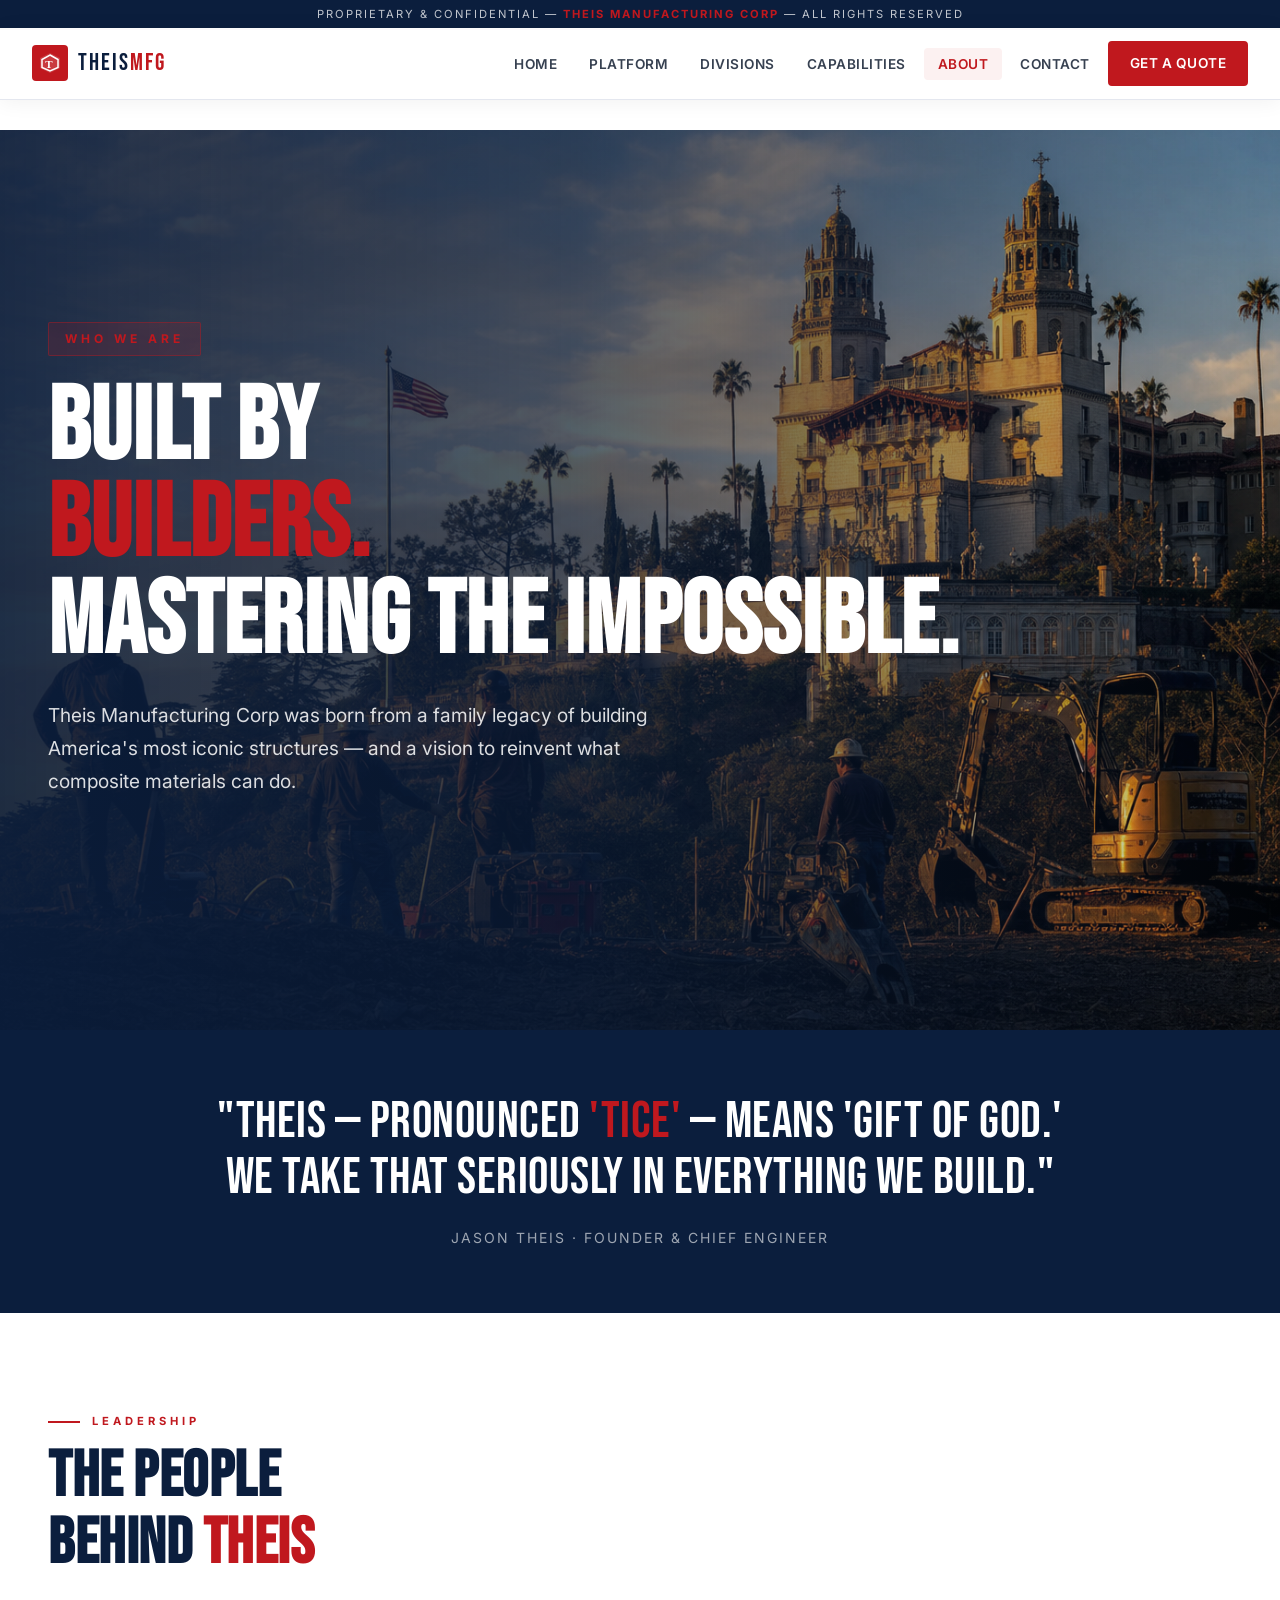
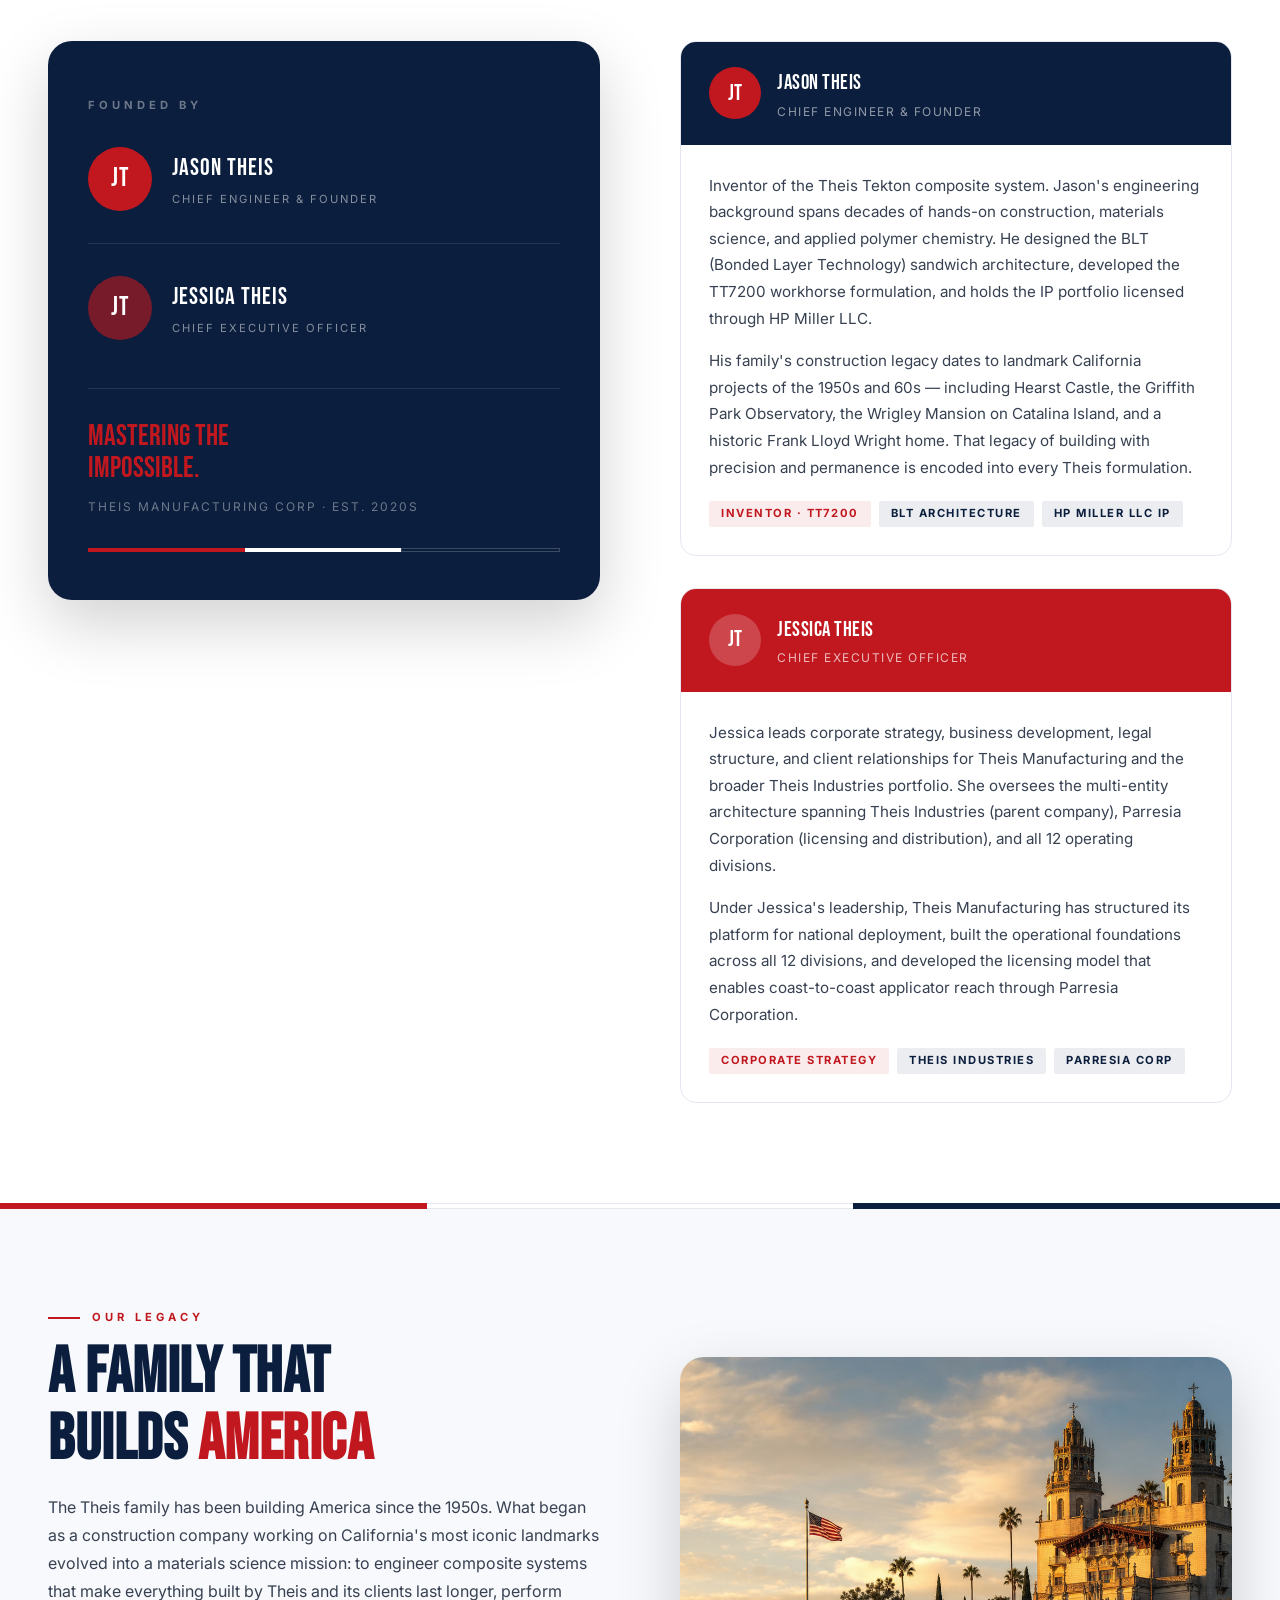
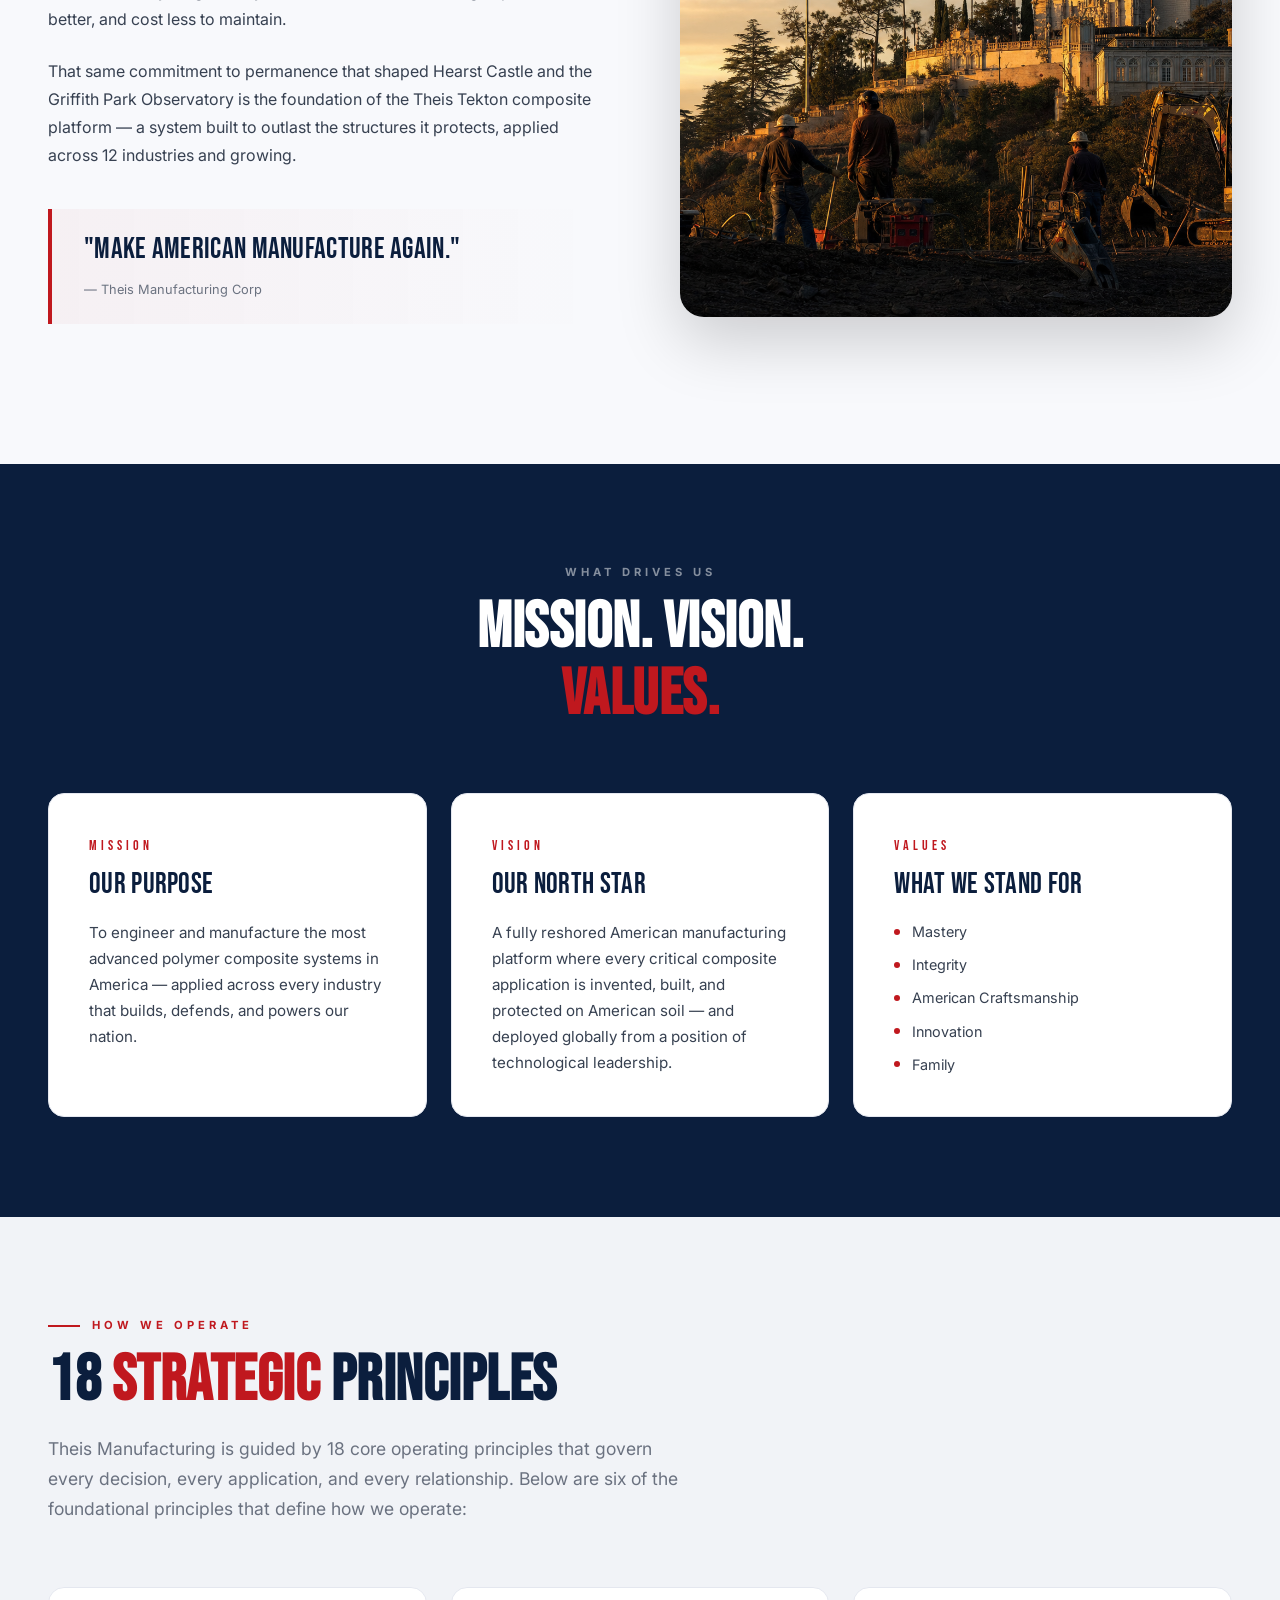
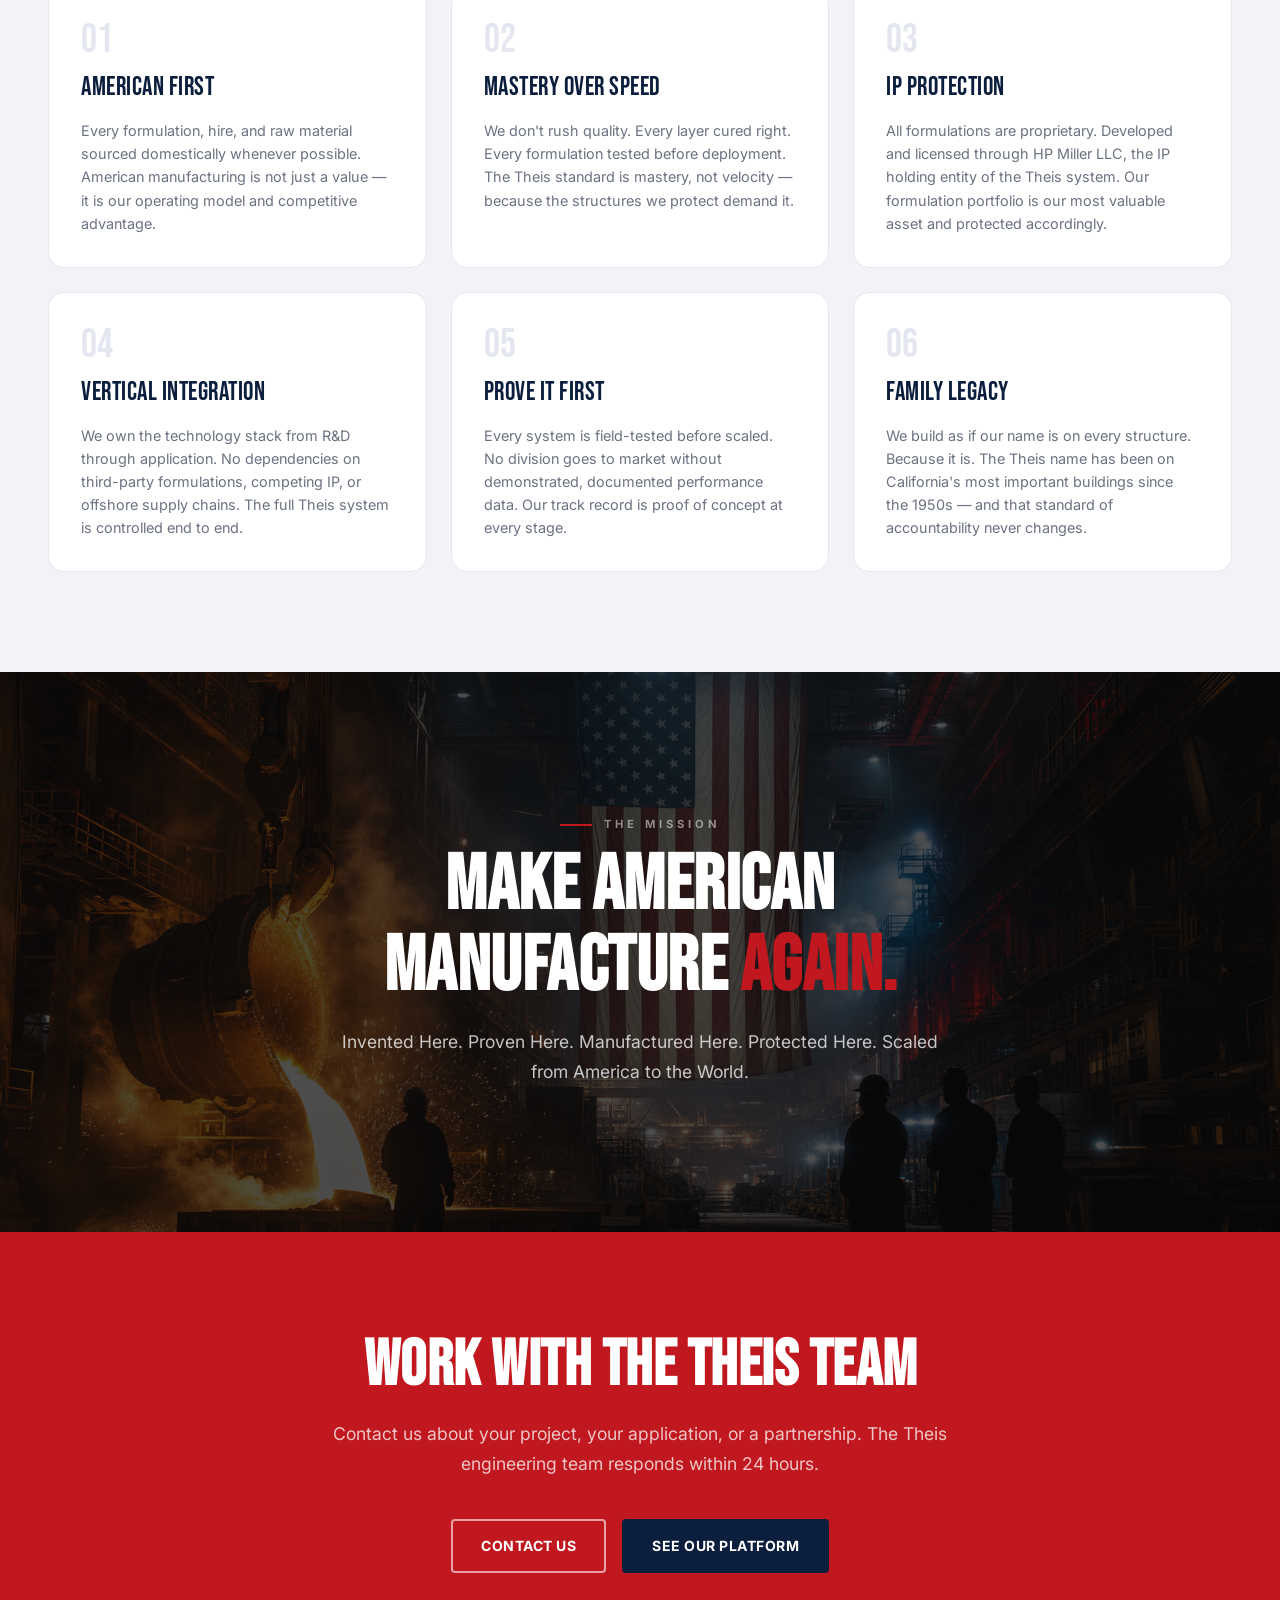
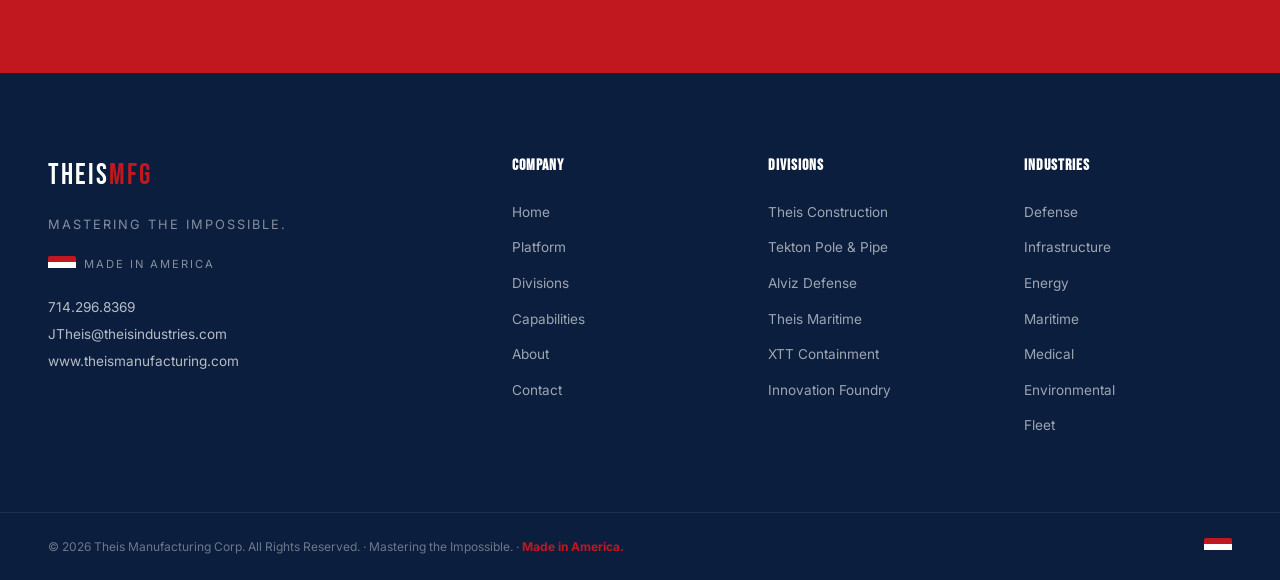
==== commit e1ff8a00: "remove founders_hero image — replace with design card, no stock faces" ====
--- a/about.html
+++ b/about.html
@@ -7,7 +7,7 @@
   <meta name="description" content="Theis Manufacturing Corp was born from a family legacy of building America's most iconic structures. Meet the founders, learn the story, and understand the mission behind the most advanced polymer composite platform in America.">
   <meta property="og:title" content="About Theis Manufacturing — Built by Builders">
   <meta property="og:description" content="A family legacy since the 1950s. Advanced composite engineering for defense, infrastructure, energy, and beyond. Mastering the Impossible.">
-  <meta property="og:image" content="images/founders_hero.png">
+  <meta property="og:image" content="images/hero_main.png">
   <meta property="og:type" content="website">
   <link rel="preconnect" href="https://fonts.googleapis.com">
   <link rel="preconnect" href="https://fonts.gstatic.com" crossorigin>
@@ -61,7 +61,7 @@
 
 <!-- ── HERO ────────────────────────────────────────────── -->
 <section class="hero">
-  <div class="hero-bg" style="background-image:url('images/founders_hero.png')"></div>
+  <div class="hero-bg" style="background-image:url('images/construction_legacy.png')"></div>
   <div class="hero-overlay overlay-navy-left"></div>
   <div class="hero-content">
     <div class="hero-eyebrow fade-up">Who We Are</div>
@@ -85,11 +85,36 @@
     </div>
     <div style="display:grid;grid-template-columns:1fr 1fr;gap:80px;align-items:start;">
       <div class="slide-left">
-        <div style="border-radius:var(--radius-xl);overflow:hidden;box-shadow:var(--shadow-xl);position:sticky;top:120px;">
-          <img src="images/founders_hero.png" alt="Jason and Jessica Theis — Founders of Theis Manufacturing Corp" style="width:100%;height:580px;object-fit:cover;display:block;">
-          <div style="background:var(--navy);padding:24px 28px;">
-            <div style="font-family:var(--font-display);font-size:1.1rem;color:white;letter-spacing:.5px;">Jason &amp; Jessica Theis</div>
-            <div style="font-size:.75rem;color:rgba(255,255,255,.55);letter-spacing:2px;text-transform:uppercase;margin-top:4px;">Founders · Theis Manufacturing Corp</div>
+        <div style="position:sticky;top:120px;border-radius:var(--radius-xl);overflow:hidden;box-shadow:var(--shadow-xl);">
+          <!-- Founders design card — no stock imagery -->
+          <div style="background:var(--navy);padding:56px 40px 48px;">
+            <div style="font-size:.7rem;font-weight:700;letter-spacing:4px;text-transform:uppercase;color:rgba(255,255,255,.4);margin-bottom:32px;">Founded by</div>
+            <div style="display:flex;flex-direction:column;gap:32px;">
+              <div style="display:flex;align-items:center;gap:20px;">
+                <div style="width:64px;height:64px;background:var(--red);border-radius:50%;display:flex;align-items:center;justify-content:center;font-family:var(--font-display);font-size:1.6rem;color:white;flex-shrink:0;letter-spacing:1px;">JT</div>
+                <div>
+                  <div style="font-family:var(--font-display);font-size:1.5rem;color:white;letter-spacing:1px;">JASON THEIS</div>
+                  <div style="font-size:.7rem;color:rgba(255,255,255,.5);letter-spacing:2px;text-transform:uppercase;margin-top:4px;">Chief Engineer &amp; Founder</div>
+                </div>
+              </div>
+              <div style="width:100%;height:1px;background:rgba(255,255,255,.1);"></div>
+              <div style="display:flex;align-items:center;gap:20px;">
+                <div style="width:64px;height:64px;background:rgba(192,24,30,.6);border-radius:50%;display:flex;align-items:center;justify-content:center;font-family:var(--font-display);font-size:1.6rem;color:white;flex-shrink:0;letter-spacing:1px;">JT</div>
+                <div>
+                  <div style="font-family:var(--font-display);font-size:1.5rem;color:white;letter-spacing:1px;">JESSICA THEIS</div>
+                  <div style="font-size:.7rem;color:rgba(255,255,255,.5);letter-spacing:2px;text-transform:uppercase;margin-top:4px;">Chief Executive Officer</div>
+                </div>
+              </div>
+            </div>
+            <div style="margin-top:48px;padding-top:32px;border-top:1px solid rgba(255,255,255,.1);">
+              <div style="font-family:var(--font-display);font-size:1.8rem;color:var(--red);line-height:1.1;margin-bottom:12px;">Mastering the<br>Impossible.</div>
+              <div style="font-size:.75rem;color:rgba(255,255,255,.4);letter-spacing:2px;text-transform:uppercase;">Theis Manufacturing Corp · Est. 2020s</div>
+            </div>
+            <div style="margin-top:32px;display:flex;gap:0;">
+              <div style="flex:1;height:4px;background:var(--red);"></div>
+              <div style="flex:1;height:4px;background:white;"></div>
+              <div style="flex:1;height:4px;background:var(--navy);border:1px solid rgba(255,255,255,.2);"></div>
+            </div>
           </div>
         </div>
       </div>
--- a/style.css
+++ b/style.css
@@ -674,8 +674,9 @@
 }
 .ticker-inner {
   display: flex; gap: 64px;
-  animation: ticker-scroll 30s linear infinite;
+  animation: ticker-scroll 40s linear infinite;
   width: max-content;
+  /* duplicate items in HTML so the loop is seamless */
 }
 .ticker-item {
   font-size: .75rem; font-weight: 700;
